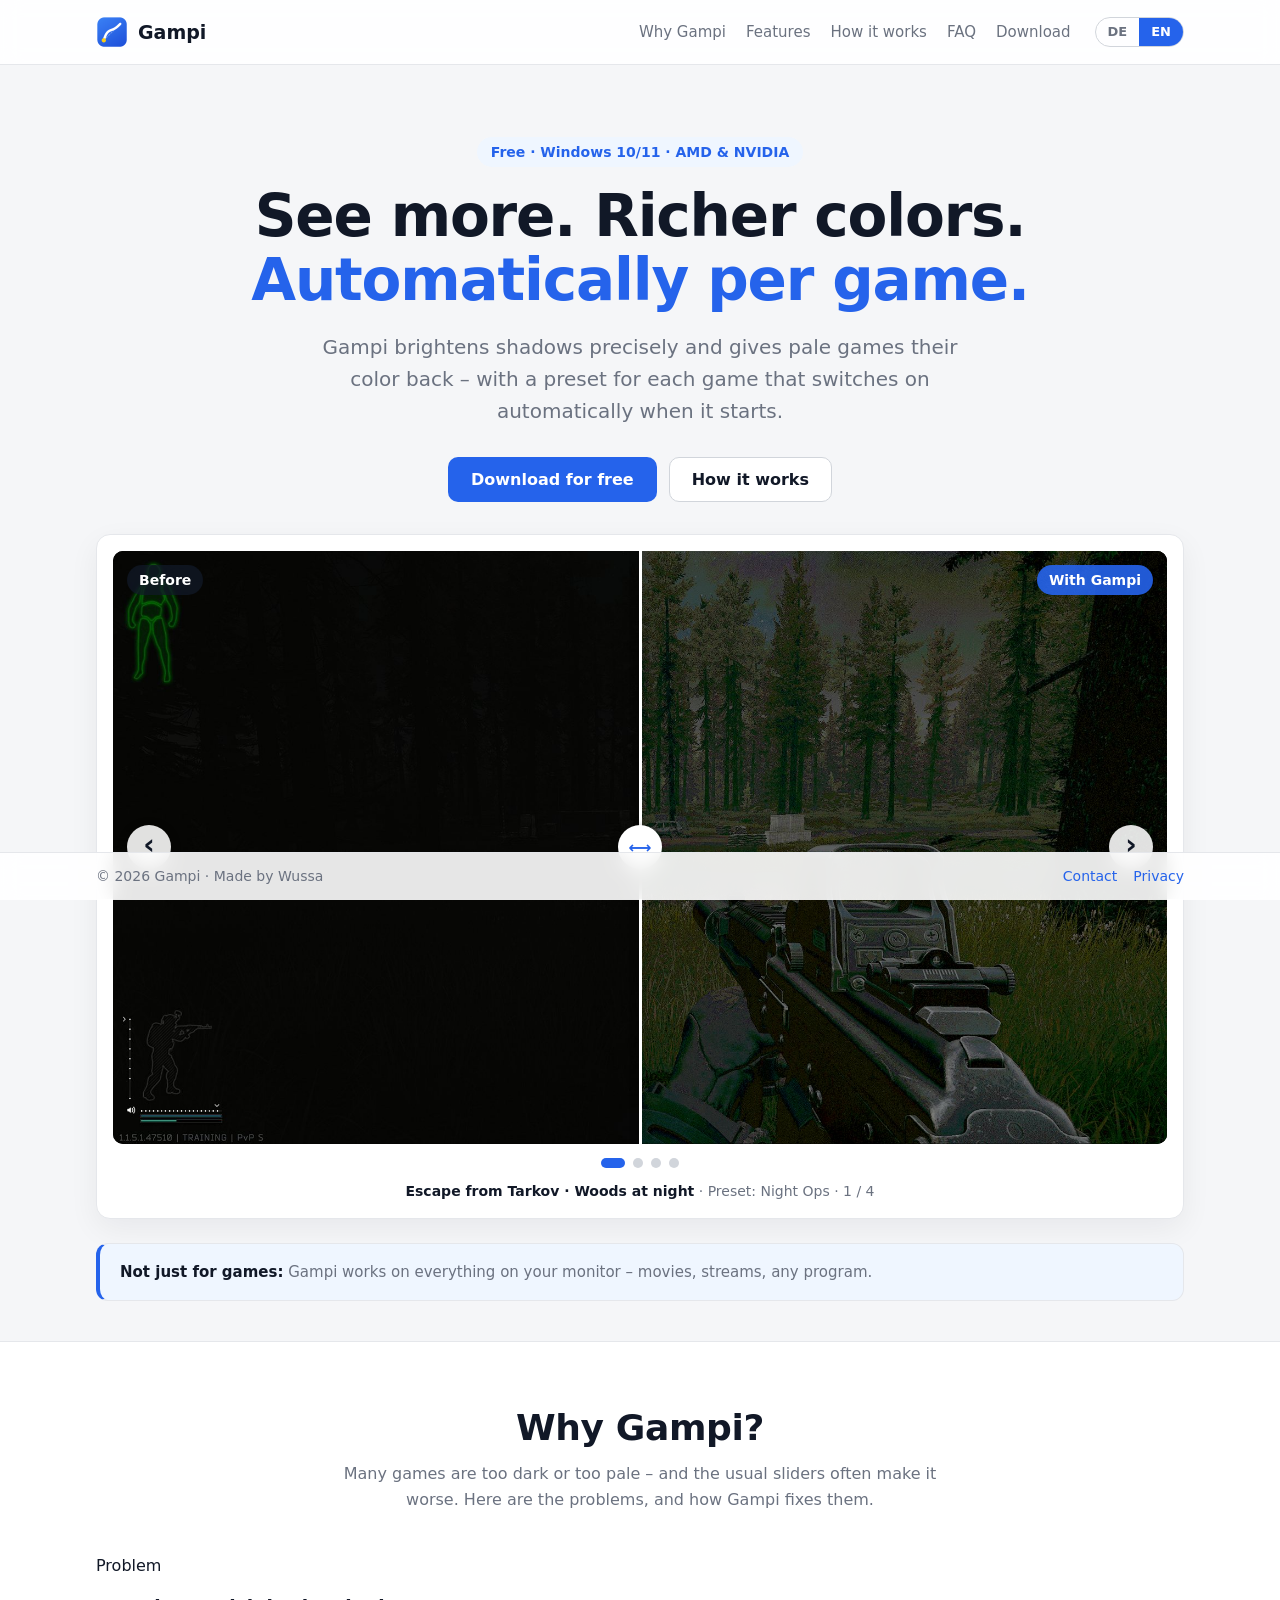
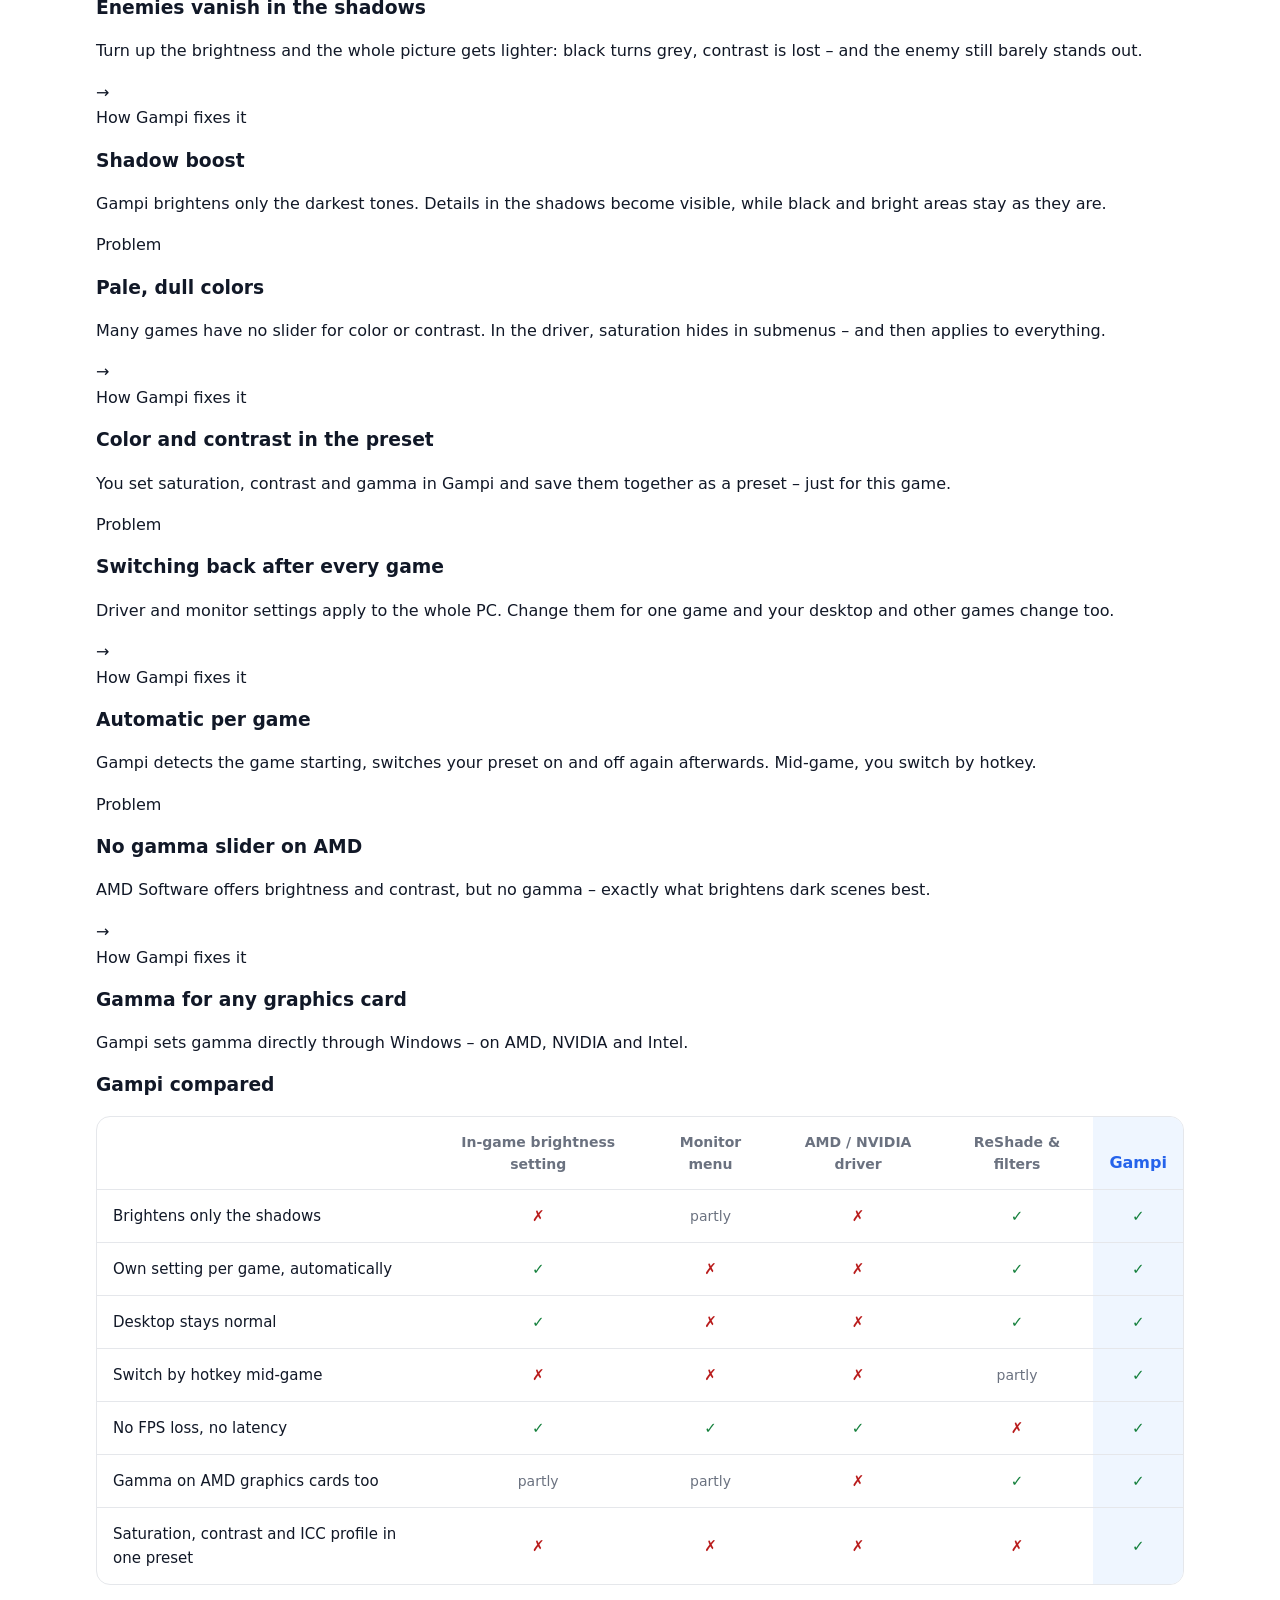
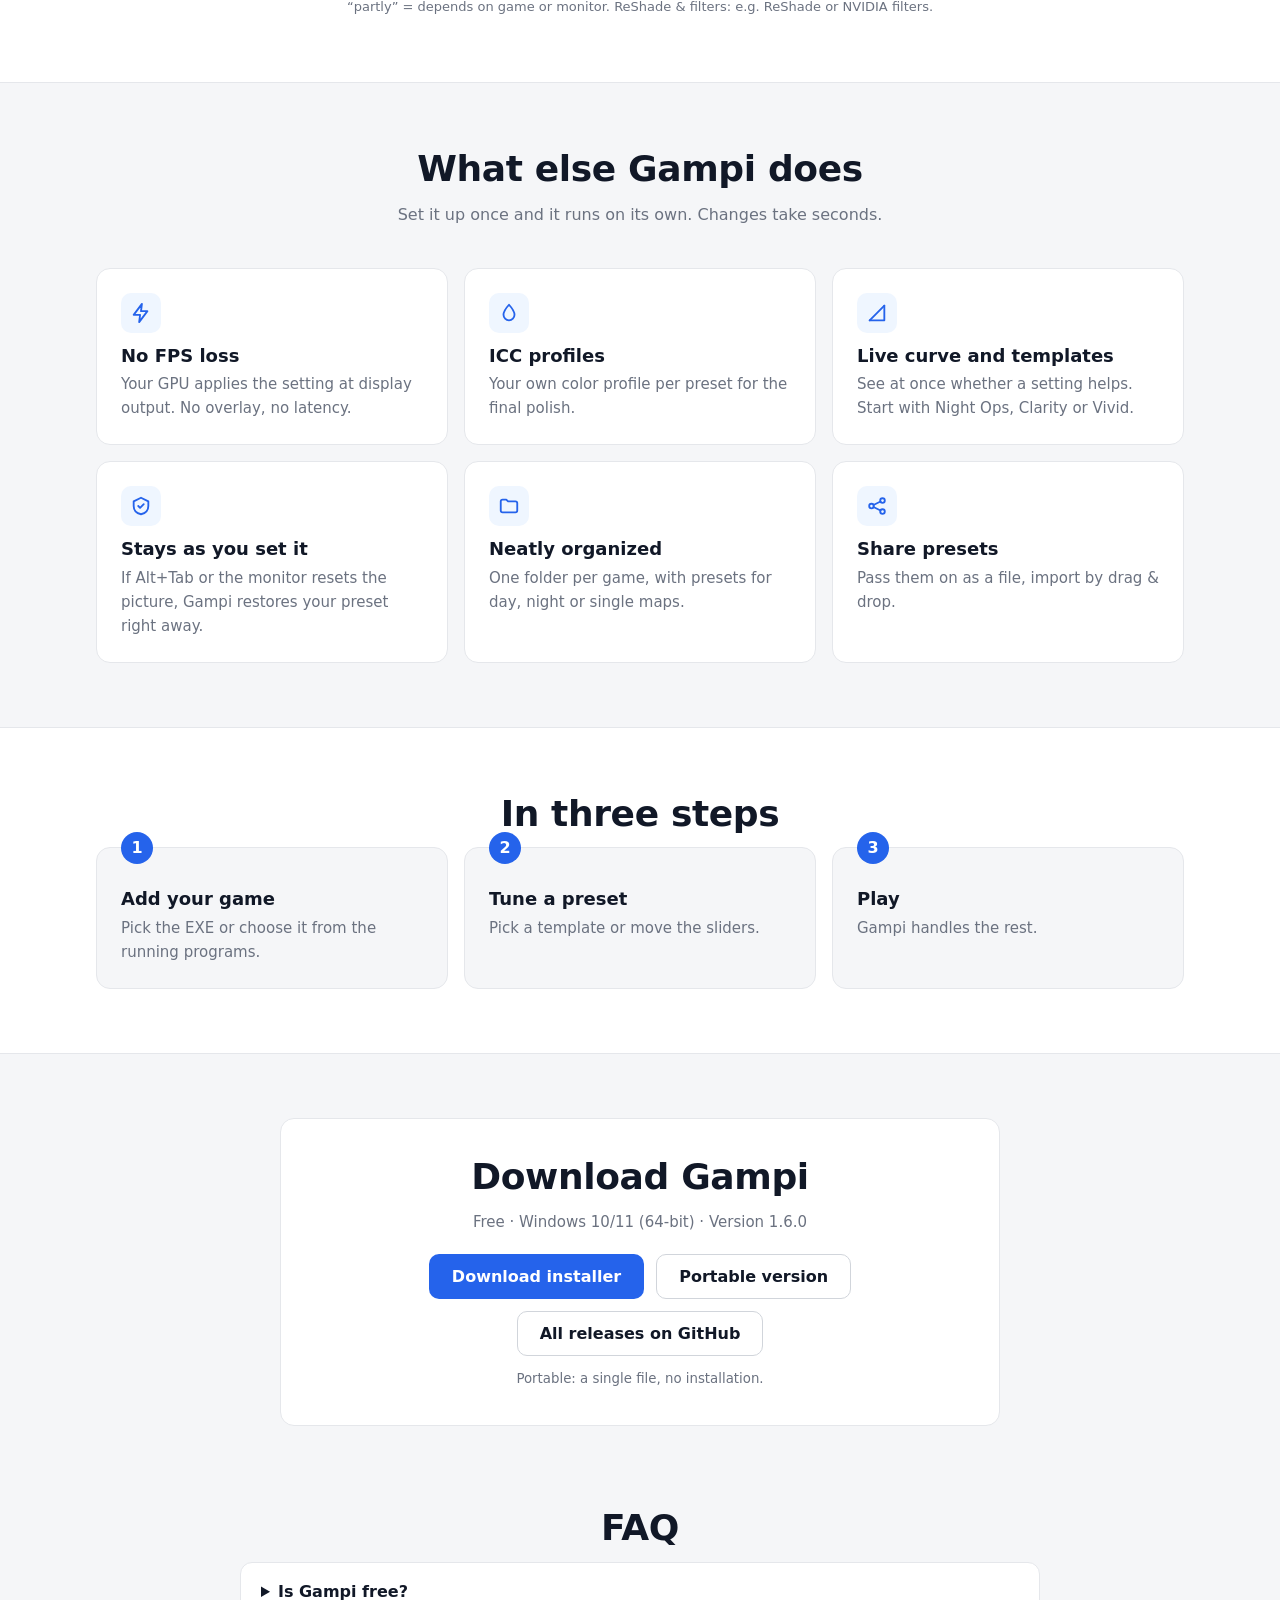
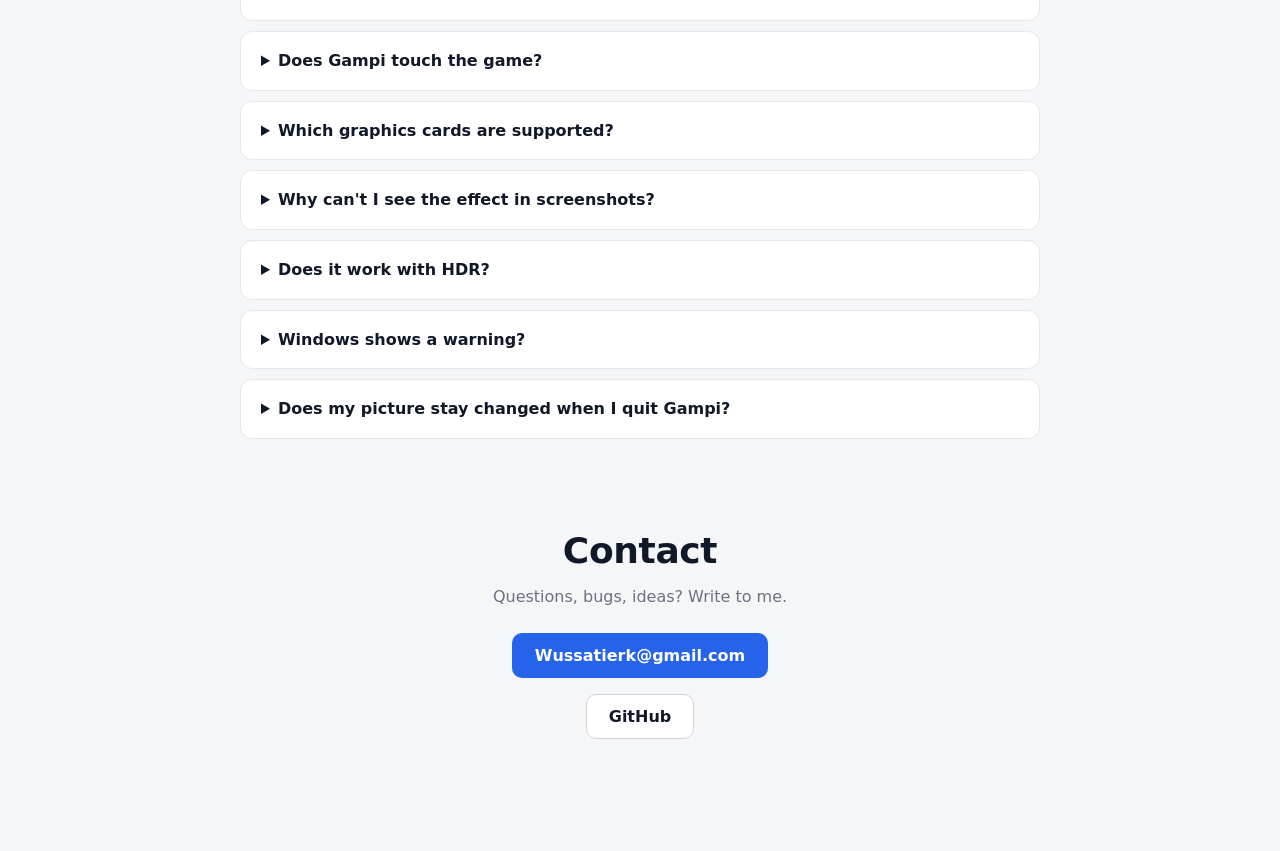
==== index.html @ 65bef6c7 "Add files via upload" ====
<!doctype html>
<html lang="de" data-lang="de">
<head>
  <meta charset="utf-8">
  <meta name="viewport" content="width=device-width, initial-scale=1">
  <title>Gampi – Mehr sehen, kräftigere Farben. Automatisch pro Spiel</title>
  <meta name="description" content="Gampi stellt Gamma, Kontrast und Farben deines Monitors für jedes Spiel ein und schaltet beim Spielstart automatisch um. Kostenlos für Windows 10/11.">
  <meta name="theme-color" content="#2563eb">
  <meta name="color-scheme" content="light">

  <!-- Social-Media-Vorschau -->
  <meta property="og:type" content="website">
  <meta property="og:site_name" content="Gampi">
  <meta property="og:title" content="Gampi – See more. Richer colors. Automatically per game.">
  <meta property="og:description" content="Gampi tunes your monitor's gamma, contrast and colors for each game and switches automatically when the game starts. Free for Windows.">
  <meta property="og:image" content="assets/img/og-image.jpg">
  <meta property="og:image:width" content="1200">
  <meta property="og:image:height" content="630">
  <meta name="twitter:card" content="summary_large_image">

  <!-- Icons -->
  <link rel="icon" href="favicon.ico" sizes="any">
  <link rel="icon" href="assets/img/icons/icon-192.png" type="image/png">
  <link rel="apple-touch-icon" href="assets/img/icons/apple-touch-icon.png">
  <link rel="manifest" href="site.webmanifest">

  <!-- Styles -->
  <link rel="stylesheet" href="assets/css/base.css">
  <link rel="stylesheet" href="assets/css/layout.css">
  <link rel="stylesheet" href="assets/css/components.css">

  <!-- Strukturierte Daten für Suchmaschinen -->
  <script type="application/ld+json">
  {
    "@context": "https://schema.org",
    "@type": "SoftwareApplication",
    "name": "Gampi",
    "alternateName": "Gamma Presets Instant",
    "operatingSystem": "Windows 10, Windows 11",
    "applicationCategory": "UtilitiesApplication",
    "description": "Per-game gamma, contrast, saturation and shadow boost presets for Windows, switching automatically when a game starts.",
    "offers": { "@type": "Offer", "price": "0", "priceCurrency": "EUR" },
    "author": { "@type": "Person", "name": "Wussa" }
  }
  </script>

  <!-- Skripte: defer = laden parallel, laufen nach dem HTML in dieser Reihenfolge -->
  <script src="assets/js/config.js" defer></script>
  <script src="assets/js/slides.js" defer></script>
  <script src="assets/js/i18n.js" defer></script>
  <script src="assets/js/gampi-filter.js" defer></script>
  <script src="assets/js/compare-slider.js" defer></script>
  <script src="assets/js/carousel.js" defer></script>
  <script src="assets/js/main.js" defer></script>
</head>
<body data-title-de="Gampi – Mehr sehen, kräftigere Farben. Automatisch pro Spiel"
      data-title-en="Gampi – See more, richer colors. Automatically per game">

<a class="skip-link" href="#main"><span lang="de">Zum Inhalt springen</span><span lang="en">Skip to content</span></a>

<header class="site-header">
  <div class="container site-header__inner">
    <a class="brand" href="#top" aria-label="Gampi">
      <img src="assets/img/icons/logo.png" alt="" width="32" height="32">Gampi
    </a>
    <nav class="site-nav" aria-label="Hauptnavigation">
      <a href="#why"><span lang="de">Warum Gampi</span><span lang="en">Why Gampi</span></a>
      <a href="#features"><span lang="de">Funktionen</span><span lang="en">Features</span></a>
      <a href="#how"><span lang="de">So geht's</span><span lang="en">How it works</span></a>
      <a href="#faq">FAQ</a>
      <a href="#download">Download</a>
    </nav>
    <div class="lang-switch" role="group" aria-label="Sprache / Language">
      <button type="button" data-set-lang="de" aria-pressed="true">DE</button>
      <button type="button" data-set-lang="en" aria-pressed="false">EN</button>
    </div>
  </div>
</header>

<main id="main">
  <span id="top"></span>

  <!-- ===== Hero: was es ist ===== -->
  <section class="hero" aria-labelledby="hero-title">
    <div class="container">
      <span class="pill"><span lang="de">Kostenlos · Windows 10/11 · AMD &amp; NVIDIA</span><span lang="en">Free · Windows 10/11 · AMD &amp; NVIDIA</span></span>
      <h1 class="hero__title" id="hero-title">
        <span lang="de">Mehr sehen. Kräftigere Farben.<br><span class="accent">Automatisch pro Spiel.</span></span>
        <span lang="en">See more. Richer colors.<br><span class="accent">Automatically per game.</span></span>
      </h1>
      <p class="hero__lead">
        <span lang="de">Gampi hellt Schatten gezielt auf und gibt blassen Spielen Farbe – mit einem eigenen Preset pro Spiel, das sich beim Start automatisch einschaltet.</span>
        <span lang="en">Gampi brightens shadows precisely and gives pale games their color back – with a preset for each game that switches on automatically when it starts.</span>
      </p>
      <div class="hero__actions">
        <a class="btn btn--primary" href="#download"><span lang="de">Kostenlos herunterladen</span><span lang="en">Download for free</span></a>
        <a class="btn btn--secondary" href="#how"><span lang="de">So funktioniert's</span><span lang="en">How it works</span></a>
      </div>

      <!-- Vorher/Nachher-Karussell – Inhalte in assets/js/slides.js -->
      <figure class="carousel" id="carousel" aria-roledescription="carousel" aria-label="Vorher/Nachher / Before/after">
        <div class="compare" role="slider" tabindex="0"
             aria-label="Vorher/Nachher-Regler / Before/after slider"
             aria-valuemin="0" aria-valuemax="100" aria-valuenow="50">
          <svg class="compare__layer" viewBox="0 0 1600 900" preserveAspectRatio="xMidYMid slice" aria-hidden="true">
            <image class="compare__before" width="1600" height="900" preserveAspectRatio="xMidYMid slice"/>
          </svg>
          <svg class="compare__layer compare__layer--after" viewBox="0 0 1600 900" preserveAspectRatio="xMidYMid slice" aria-hidden="true">
            <image class="compare__after" width="1600" height="900" preserveAspectRatio="xMidYMid slice"/>
          </svg>
          <div class="compare__divider"></div>
          <div class="compare__handle" aria-hidden="true">⟷</div>
          <span class="compare__tag compare__tag--before"><span lang="de">Vorher</span><span lang="en">Before</span></span>
          <span class="compare__tag compare__tag--after"><span lang="de">Mit Gampi</span><span lang="en">With Gampi</span></span>
          <button type="button" class="carousel__nav carousel__nav--prev" hidden aria-label="Zurück / Previous">‹</button>
          <button type="button" class="carousel__nav carousel__nav--next" hidden aria-label="Weiter / Next">›</button>
        </div>
        <div class="carousel__dots" hidden></div>
        <figcaption class="carousel__caption" aria-live="polite"></figcaption>
      </figure>

      <p class="callout">
        <span lang="de"><strong>Nicht nur für Spiele:</strong> Gampi wirkt auf alles auf deinem Monitor – Filme, Streams, jedes Programm.</span>
        <span lang="en"><strong>Not just for games:</strong> Gampi works on everything on your monitor – movies, streams, any program.</span>
      </p>
    </div>
  </section>

  <!-- ===== Warum: Problem → Lösung, Vergleich ===== -->
  <section class="section section--alt" id="why" aria-labelledby="why-title">
    <div class="container">
      <h2 class="section__title" id="why-title"><span lang="de">Warum Gampi?</span><span lang="en">Why Gampi?</span></h2>
      <p class="section__lead">
        <span lang="de">Viele Spiele sind zu dunkel oder zu blass – und die üblichen Regler machen es oft schlimmer. Das sind die Probleme, und so löst Gampi sie.</span>
        <span lang="en">Many games are too dark or too pale – and the usual sliders often make it worse. Here are the problems, and how Gampi fixes them.</span>
      </p>

      <div class="fixes">
        <div class="fix">
          <div class="fix__problem">
            <span class="fix__label"><span lang="de">Problem</span><span lang="en">Problem</span></span>
            <h3><span lang="de">Gegner verschwinden im Schatten</span><span lang="en">Enemies vanish in the shadows</span></h3>
            <p><span lang="de">Drehst du die Helligkeit hoch, wird das ganze Bild heller: Schwarz wird grau, der Kontrast geht verloren – und der Gegner hebt sich trotzdem kaum ab.</span><span lang="en">Turn up the brightness and the whole picture gets lighter: black turns grey, contrast is lost – and the enemy still barely stands out.</span></p>
          </div>
          <div class="fix__arrow" aria-hidden="true">→</div>
          <div class="fix__solution">
            <span class="fix__label"><span lang="de">So löst es Gampi</span><span lang="en">How Gampi fixes it</span></span>
            <h3><span lang="de">Schatten-Boost</span><span lang="en">Shadow boost</span></h3>
            <p><span lang="de">Gampi hellt nur die dunkelsten Töne auf. Details im Schatten werden sichtbar, Schwarz und helle Bereiche bleiben, wie sie sind.</span><span lang="en">Gampi brightens only the darkest tones. Details in the shadows become visible, while black and bright areas stay as they are.</span></p>
          </div>
        </div>

        <div class="fix">
          <div class="fix__problem">
            <span class="fix__label"><span lang="de">Problem</span><span lang="en">Problem</span></span>
            <h3><span lang="de">Blasse, flaue Farben</span><span lang="en">Pale, dull colors</span></h3>
            <p><span lang="de">Viele Spiele haben keinen Regler für Farbe oder Kontrast. Im Treiber steckt die Sättigung in Untermenüs – und gilt dann für alles.</span><span lang="en">Many games have no slider for color or contrast. In the driver, saturation hides in submenus – and then applies to everything.</span></p>
          </div>
          <div class="fix__arrow" aria-hidden="true">→</div>
          <div class="fix__solution">
            <span class="fix__label"><span lang="de">So löst es Gampi</span><span lang="en">How Gampi fixes it</span></span>
            <h3><span lang="de">Farbe und Kontrast im Preset</span><span lang="en">Color and contrast in the preset</span></h3>
            <p><span lang="de">Sättigung, Kontrast und Gamma stellst du in Gampi ein und speicherst sie zusammen als Preset – nur für dieses Spiel.</span><span lang="en">You set saturation, contrast and gamma in Gampi and save them together as a preset – just for this game.</span></p>
          </div>
        </div>

        <div class="fix">
          <div class="fix__problem">
            <span class="fix__label"><span lang="de">Problem</span><span lang="en">Problem</span></span>
            <h3><span lang="de">Nach jedem Spiel zurückstellen</span><span lang="en">Switching back after every game</span></h3>
            <p><span lang="de">Treiber- und Monitor-Einstellungen gelten für den ganzen PC. Änderst du sie für ein Spiel, sind Desktop und andere Spiele mit verstellt.</span><span lang="en">Driver and monitor settings apply to the whole PC. Change them for one game and your desktop and other games change too.</span></p>
          </div>
          <div class="fix__arrow" aria-hidden="true">→</div>
          <div class="fix__solution">
            <span class="fix__label"><span lang="de">So löst es Gampi</span><span lang="en">How Gampi fixes it</span></span>
            <h3><span lang="de">Automatisch pro Spiel</span><span lang="en">Automatic per game</span></h3>
            <p><span lang="de">Gampi erkennt den Spielstart, schaltet dein Preset ein und danach wieder aus. Mitten im Spiel wechselst du per Hotkey.</span><span lang="en">Gampi detects the game starting, switches your preset on and off again afterwards. Mid-game, you switch by hotkey.</span></p>
          </div>
        </div>

        <div class="fix">
          <div class="fix__problem">
            <span class="fix__label"><span lang="de">Problem</span><span lang="en">Problem</span></span>
            <h3><span lang="de">Kein Gamma-Regler bei AMD</span><span lang="en">No gamma slider on AMD</span></h3>
            <p><span lang="de">AMD Software bietet Helligkeit und Kontrast, aber kein Gamma – genau das, was dunkle Szenen am besten aufhellt.</span><span lang="en">AMD Software offers brightness and contrast, but no gamma – exactly what brightens dark scenes best.</span></p>
          </div>
          <div class="fix__arrow" aria-hidden="true">→</div>
          <div class="fix__solution">
            <span class="fix__label"><span lang="de">So löst es Gampi</span><span lang="en">How Gampi fixes it</span></span>
            <h3><span lang="de">Gamma für jede Grafikkarte</span><span lang="en">Gamma for any graphics card</span></h3>
            <p><span lang="de">Gampi stellt Gamma direkt über Windows ein – mit AMD, NVIDIA und Intel.</span><span lang="en">Gampi sets gamma directly through Windows – on AMD, NVIDIA and Intel.</span></p>
          </div>
        </div>
      </div>

      <h3 class="section__subtitle"><span lang="de">Gampi im Vergleich</span><span lang="en">Gampi compared</span></h3>
      <div class="versus" role="region" aria-label="Vergleich / Comparison" tabindex="0">
        <table class="versus__table">
          <thead>
            <tr>
              <td></td>
              <th scope="col"><span lang="de">Helligkeits&shy;einstellung im Spiel</span><span lang="en">In-game brightness setting</span></th>
              <th scope="col"><span lang="de">Monitor-Menü</span><span lang="en">Monitor menu</span></th>
              <th scope="col"><span lang="de">AMD- / NVIDIA-Treiber</span><span lang="en">AMD / NVIDIA driver</span></th>
              <th scope="col"><span lang="de">ReShade &amp; Filter</span><span lang="en">ReShade &amp; filters</span></th>
              <th scope="col" class="versus__gampi">Gampi</th>
            </tr>
          </thead>
          <tbody>
            <tr>
              <th scope="row"><span lang="de">Hellt nur die Schatten auf</span><span lang="en">Brightens only the shadows</span></th>
              <td class="no">✗</td>
              <td class="some"><span lang="de">teils</span><span lang="en">partly</span></td>
              <td class="no">✗</td>
              <td class="yes">✓</td>
              <td class="yes versus__gampi">✓</td>
            </tr>
            <tr>
              <th scope="row"><span lang="de">Eigene Einstellung pro Spiel, automatisch</span><span lang="en">Own setting per game, automatically</span></th>
              <td class="yes">✓</td>
              <td class="no">✗</td>
              <td class="no">✗</td>
              <td class="yes">✓</td>
              <td class="yes versus__gampi">✓</td>
            </tr>
            <tr>
              <th scope="row"><span lang="de">Desktop bleibt normal</span><span lang="en">Desktop stays normal</span></th>
              <td class="yes">✓</td>
              <td class="no">✗</td>
              <td class="no">✗</td>
              <td class="yes">✓</td>
              <td class="yes versus__gampi">✓</td>
            </tr>
            <tr>
              <th scope="row"><span lang="de">Wechsel per Hotkey mitten im Spiel</span><span lang="en">Switch by hotkey mid-game</span></th>
              <td class="no">✗</td>
              <td class="no">✗</td>
              <td class="no">✗</td>
              <td class="some"><span lang="de">teils</span><span lang="en">partly</span></td>
              <td class="yes versus__gampi">✓</td>
            </tr>
            <tr>
              <th scope="row"><span lang="de">Kein FPS-Verlust, keine Latenz</span><span lang="en">No FPS loss, no latency</span></th>
              <td class="yes">✓</td>
              <td class="yes">✓</td>
              <td class="yes">✓</td>
              <td class="no">✗</td>
              <td class="yes versus__gampi">✓</td>
            </tr>
            <tr>
              <th scope="row"><span lang="de">Gamma auch mit AMD-Grafikkarte</span><span lang="en">Gamma on AMD graphics cards too</span></th>
              <td class="some"><span lang="de">teils</span><span lang="en">partly</span></td>
              <td class="some"><span lang="de">teils</span><span lang="en">partly</span></td>
              <td class="no">✗</td>
              <td class="yes">✓</td>
              <td class="yes versus__gampi">✓</td>
            </tr>
            <tr>
              <th scope="row"><span lang="de">Sättigung, Kontrast und ICC-Profil in einem Preset</span><span lang="en">Saturation, contrast and ICC profile in one preset</span></th>
              <td class="no">✗</td>
              <td class="no">✗</td>
              <td class="no">✗</td>
              <td class="no">✗</td>
              <td class="yes versus__gampi">✓</td>
            </tr>
          </tbody>
        </table>
      </div>
      <p class="versus__footnote">
        <span lang="de">„teils“ = je nach Spiel oder Monitor. ReShade &amp; Filter: z. B. ReShade oder NVIDIA-Filter.</span>
        <span lang="en">“partly” = depends on game or monitor. ReShade &amp; filters: e.g. ReShade or NVIDIA filters.</span>
      </p>
    </div>
  </section>

  <!-- ===== Funktionen (was nicht schon oben steht) ===== -->
  <section class="section" id="features" aria-labelledby="features-title">
    <div class="container">
      <h2 class="section__title" id="features-title"><span lang="de">Was Gampi noch kann</span><span lang="en">What else Gampi does</span></h2>
      <p class="section__lead">
        <span lang="de">Einmal einstellen, danach läuft alles von allein. Änderungen dauern Sekunden.</span>
        <span lang="en">Set it up once and it runs on its own. Changes take seconds.</span>
      </p>
      <div class="grid">
        <article class="card">
          <div class="card__icon" aria-hidden="true"><svg viewBox="0 0 24 24" fill="none" stroke="currentColor" stroke-width="2" stroke-linecap="round" stroke-linejoin="round"><path d="M13 2 4 14h7l-1 8 9-12h-7z"/></svg></div>
          <h3><span lang="de">Kein FPS-Verlust</span><span lang="en">No FPS loss</span></h3>
          <p><span lang="de">Die Grafikkarte wendet die Einstellung bei der Ausgabe an. Kein Overlay, keine Latenz.</span><span lang="en">Your GPU applies the setting at display output. No overlay, no latency.</span></p>
        </article>
        <article class="card">
          <div class="card__icon" aria-hidden="true"><svg viewBox="0 0 24 24" fill="none" stroke="currentColor" stroke-width="2" stroke-linecap="round" stroke-linejoin="round"><path d="M12 3s6 6.5 6 11a6 6 0 0 1-12 0c0-4.5 6-11 6-11z"/></svg></div>
          <h3><span lang="de">ICC-Profile</span><span lang="en">ICC profiles</span></h3>
          <p><span lang="de">Ein eigenes Farbprofil pro Preset für den letzten Feinschliff.</span><span lang="en">Your own color profile per preset for the final polish.</span></p>
        </article>
        <article class="card">
          <div class="card__icon" aria-hidden="true"><svg viewBox="0 0 24 24" fill="none" stroke="currentColor" stroke-width="2" stroke-linecap="round" stroke-linejoin="round"><path d="M4 20 20 4"/><path d="M4 20h16V4"/></svg></div>
          <h3><span lang="de">Live-Kurve und Vorlagen</span><span lang="en">Live curve and templates</span></h3>
          <p><span lang="de">Du siehst sofort, ob eine Einstellung hilft. Start mit Night Ops, Clarity oder Vivid.</span><span lang="en">See at once whether a setting helps. Start with Night Ops, Clarity or Vivid.</span></p>
        </article>
        <article class="card">
          <div class="card__icon" aria-hidden="true"><svg viewBox="0 0 24 24" fill="none" stroke="currentColor" stroke-width="2" stroke-linecap="round" stroke-linejoin="round"><path d="M12 3l8 4v5c0 5-3.5 8-8 9-4.5-1-8-4-8-9V7z"/><path d="M9 12l2 2 4-4"/></svg></div>
          <h3><span lang="de">Bleibt, wie eingestellt</span><span lang="en">Stays as you set it</span></h3>
          <p><span lang="de">Setzen Alt+Tab oder der Monitor das Bild zurück, stellt Gampi dein Preset sofort wieder her.</span><span lang="en">If Alt+Tab or the monitor resets the picture, Gampi restores your preset right away.</span></p>
        </article>
        <article class="card">
          <div class="card__icon" aria-hidden="true"><svg viewBox="0 0 24 24" fill="none" stroke="currentColor" stroke-width="2" stroke-linecap="round" stroke-linejoin="round"><path d="M3 7a2 2 0 0 1 2-2h4l2 2h8a2 2 0 0 1 2 2v8a2 2 0 0 1-2 2H5a2 2 0 0 1-2-2z"/></svg></div>
          <h3><span lang="de">Übersichtlich sortiert</span><span lang="en">Neatly organized</span></h3>
          <p><span lang="de">Ein Ordner pro Spiel, darin Presets für Tag, Nacht oder einzelne Karten.</span><span lang="en">One folder per game, with presets for day, night or single maps.</span></p>
        </article>
        <article class="card">
          <div class="card__icon" aria-hidden="true"><svg viewBox="0 0 24 24" fill="none" stroke="currentColor" stroke-width="2" stroke-linecap="round" stroke-linejoin="round"><circle cx="6" cy="12" r="2.5"/><circle cx="18" cy="6" r="2.5"/><circle cx="18" cy="18" r="2.5"/><path d="M8.2 10.9 15.8 7.1M8.2 13.1l7.6 3.8"/></svg></div>
          <h3><span lang="de">Presets teilen</span><span lang="en">Share presets</span></h3>
          <p><span lang="de">Als Datei weitergeben, per Drag &amp; Drop importieren.</span><span lang="en">Pass them on as a file, import by drag &amp; drop.</span></p>
        </article>
      </div>
    </div>
  </section>

  <!-- ===== So geht's ===== -->
  <section class="section section--alt" id="how" aria-labelledby="how-title">
    <div class="container">
      <h2 class="section__title" id="how-title"><span lang="de">In drei Schritten</span><span lang="en">In three steps</span></h2>
      <ol class="grid steps" role="list">
        <li class="card card--muted">
          <h3><span lang="de">Spiel anlegen</span><span lang="en">Add your game</span></h3>
          <p><span lang="de">EXE wählen oder aus den laufenden Programmen auswählen.</span><span lang="en">Pick the EXE or choose it from the running programs.</span></p>
        </li>
        <li class="card card--muted">
          <h3><span lang="de">Preset einstellen</span><span lang="en">Tune a preset</span></h3>
          <p><span lang="de">Vorlage wählen oder Regler verschieben.</span><span lang="en">Pick a template or move the sliders.</span></p>
        </li>
        <li class="card card--muted">
          <h3><span lang="de">Spielen</span><span lang="en">Play</span></h3>
          <p><span lang="de">Den Rest erledigt Gampi.</span><span lang="en">Gampi handles the rest.</span></p>
        </li>
      </ol>
    </div>
  </section>

  <!-- ===== Download ===== -->
  <section class="section download" id="download" aria-labelledby="download-title">
    <div class="container">
      <div class="card">
        <h2 class="section__title" id="download-title"><span lang="de">Gampi herunterladen</span><span lang="en">Download Gampi</span></h2>
        <p class="download__meta">
          <span lang="de">Kostenlos · Windows 10/11 (64 Bit) · Version <span data-version></span></span>
          <span lang="en">Free · Windows 10/11 (64-bit) · Version <span data-version></span></span>
        </p>
        <div class="download__actions">
          <a class="btn btn--primary" href="https://github.com/Wussatier/gampi/releases/latest/download/Gampi-Setup.exe" rel="noopener"><span lang="de">Installer herunterladen</span><span lang="en">Download installer</span></a>
          <a class="btn btn--secondary" href="https://github.com/Wussatier/gampi/releases/latest/download/Gampi-portable.exe" rel="noopener"><span lang="de">Portable Version</span><span lang="en">Portable version</span></a>
          <a class="btn btn--secondary" href="https://github.com/Wussatier/gampi/releases" rel="noopener"><span lang="de">Alle Versionen auf GitHub</span><span lang="en">All releases on GitHub</span></a>
        </div>
        <small><span lang="de">Portable: eine einzelne Datei, ohne Installation.</span><span lang="en">Portable: a single file, no installation.</span></small>
      </div>
    </div>
  </section>

  <!-- ===== FAQ ===== -->
  <section class="section section--tight faq" id="faq" aria-labelledby="faq-title">
    <div class="container">
      <h2 class="section__title" id="faq-title">FAQ</h2>
      <details>
        <summary><span lang="de">Ist Gampi kostenlos?</span><span lang="en">Is Gampi free?</span></summary>
        <p><span lang="de">Ja. Kein Konto, keine Werbung, keine Datensammlung.</span><span lang="en">Yes. No account, no ads, no data collection.</span></p>
      </details>
      <details>
        <summary><span lang="de">Greift Gampi ins Spiel ein?</span><span lang="en">Does Gampi touch the game?</span></summary>
        <p><span lang="de">Nein. Gampi nutzt nur Windows- und Treiberfunktionen: kein Code im Spiel, kein Zugriff auf Spielspeicher, kein Overlay.</span><span lang="en">No. Gampi only uses Windows and driver functions: no code in the game, no access to game memory, no overlay.</span></p>
      </details>
      <details>
        <summary><span lang="de">Welche Grafikkarten werden unterstützt?</span><span lang="en">Which graphics cards are supported?</span></summary>
        <p><span lang="de">Alle. Nur die Sättigung braucht eine AMD- oder NVIDIA-Karte.</span><span lang="en">All of them. Only saturation needs an AMD or NVIDIA card.</span></p>
      </details>
      <details>
        <summary><span lang="de">Warum sehe ich den Effekt nicht auf Screenshots?</span><span lang="en">Why can't I see the effect in screenshots?</span></summary>
        <p><span lang="de">Die Grafikkarte wendet ihn erst bei der Ausgabe an den Monitor an. Für Bilder und Videos erstellt Gampi Vorher/Nachher-Bilder und eine LUT für OBS.</span><span lang="en">The GPU applies it only when sending the picture to the monitor. For images and videos, Gampi creates before/after images and a LUT for OBS.</span></p>
      </details>
      <details>
        <summary><span lang="de">Funktioniert das mit HDR?</span><span lang="en">Does it work with HDR?</span></summary>
        <p><span lang="de">Teilweise: Unter HDR ignoriert Windows die Gamma-Kurve, die Sättigung funktioniert weiterhin.</span><span lang="en">Partly: with HDR on, Windows ignores the gamma curve; saturation still works.</span></p>
      </details>
      <details>
        <summary><span lang="de">Windows warnt beim Start?</span><span lang="en">Windows shows a warning?</span></summary>
        <p><span lang="de">Normal bei neuen Programmen: „Weitere Informationen“ → „Trotzdem ausführen“.</span><span lang="en">Normal for new programs: “More info” → “Run anyway”.</span></p>
      </details>
      <details>
        <summary><span lang="de">Bleibt mein Bild verstellt, wenn ich Gampi beende?</span><span lang="en">Does my picture stay changed when I quit Gampi?</span></summary>
        <p><span lang="de">Nein. Beim Beenden setzt Gampi alles auf Standard zurück.</span><span lang="en">No. When you quit, Gampi resets everything to default.</span></p>
      </details>
    </div>
  </section>

  <!-- ===== Kontakt ===== -->
  <section class="section section--tight contact" id="contact" aria-labelledby="contact-title">
    <div class="container">
      <h2 class="section__title" id="contact-title"><span lang="de">Kontakt</span><span lang="en">Contact</span></h2>
      <p class="section__lead">
        <span lang="de">Fragen, Fehler, Ideen? Schreib mir.</span>
        <span lang="en">Questions, bugs, ideas? Write to me.</span>
      </p>
      <p class="contact__mail"><a class="btn btn--primary" href="mailto:Wussatierk@gmail.com">Wussatierk@gmail.com</a></p>
      <!-- Adressen stehen in assets/js/config.js; Einträge ohne Adresse bleiben ausgeblendet -->
      <div class="contact__socials">
        <a class="btn btn--secondary" data-social="instagram" rel="noopener me" hidden>Instagram</a>
        <a class="btn btn--secondary" data-social="tiktok" rel="noopener me" hidden>TikTok</a>
        <a class="btn btn--secondary" data-social="youtube" rel="noopener me" hidden>YouTube</a>
        <a class="btn btn--secondary" data-social="github" rel="noopener me" hidden>GitHub</a>
      </div>
    </div>
  </section>
</main>

<footer class="site-footer">
  <div class="container site-footer__inner">
    <span>© <span data-year></span> Gampi · Made by Wussa</span>
    <span class="site-footer__spacer"></span>
    <a href="#contact"><span lang="de">Kontakt</span><span lang="en">Contact</span></a>
    <a href="datenschutz.html"><span lang="de">Datenschutz</span><span lang="en">Privacy</span></a>
  </div>
</footer>

<!-- Container für die Gampi-Filter, die gampi-filter.js zur Laufzeit anlegt -->
<svg id="gampi-filters" width="0" height="0" aria-hidden="true" focusable="false" class="visually-hidden"><defs></defs></svg>

</body>
</html>
---- assets/css/base.css ----
/* ==========================================================================
   Gampi – Grundlagen
   Design-Tokens, Reset, Typografie, Barrierefreiheit, Zweisprachigkeit.
   ========================================================================== */

:root {
  /* Farben (identisch zur App) */
  --color-bg: #f5f6f8;
  --color-surface: #ffffff;
  --color-border: #e5e7eb;
  --color-border-strong: #d1d5db;
  --color-text: #111827;
  --color-muted: #6b7280;
  --color-accent: #2563eb;
  --color-accent-hover: #1d4ed8;
  --color-accent-soft: #eff6ff;
  --color-hover: #f3f4f6;
  --color-warn-bg: #fffbeb;
  --color-warn-edge: #fde68a;
  --color-warn-ink: #92400e;

  /* Form & Abstände */
  --radius-sm: 10px;
  --radius: 14px;
  --radius-pill: 999px;
  --shadow-card: 0 10px 30px rgba(17, 24, 39, .06);
  --content-width: 1120px;
  --gutter: 16px;
  --section-space: 64px;
  --header-height: 64px;

  /* Schrift: Systemschriften – keine externen Fonts (Datenschutz, Tempo) */
  --font: "Segoe UI", system-ui, -apple-system, "Helvetica Neue", Arial, sans-serif;
}

*, *::before, *::after { box-sizing: border-box; }

html {
  -webkit-text-size-adjust: 100%;
  scroll-padding-top: calc(var(--header-height) + 16px);
}

@media (prefers-reduced-motion: no-preference) {
  html { scroll-behavior: smooth; }
}

body {
  margin: 0;
  background: var(--color-bg);
  color: var(--color-text);
  font: 16px/1.6 var(--font);
  text-rendering: optimizeLegibility;
}

img, svg { display: block; max-width: 100%; }
h1, h2, h3 { line-height: 1.2; }

a { color: var(--color-accent); text-decoration: none; }
a:hover { text-decoration: underline; }

button { font: inherit; }

/* Sichtbarer Fokus nur bei Tastaturbedienung */
:focus-visible {
  outline: 3px solid color-mix(in srgb, var(--color-accent) 55%, transparent);
  outline-offset: 2px;
}

/* Zweisprachigkeit: Texte stehen als <span lang="de"> / <span lang="en"> im
   HTML, sichtbar ist nur die aktive Sprache (gesetzt von i18n.js). */
html[data-lang="de"] [lang="en"],
html[data-lang="en"] [lang="de"] { display: none !important; }

/* Nur für Screenreader */
.visually-hidden {
  position: absolute !important;
  width: 1px; height: 1px;
  margin: -1px; padding: 0;
  overflow: hidden; clip: rect(0 0 0 0);
  white-space: nowrap; border: 0;
}

/* "Zum Inhalt springen" – erscheint erst beim Tabben */
.skip-link {
  position: absolute; left: 16px; top: -48px; z-index: 100;
  padding: 8px 14px; border-radius: var(--radius-sm);
  background: var(--color-accent); color: #fff; font-weight: 600;
}
.skip-link:focus { top: 12px; text-decoration: none; }

[hidden] { display: none !important; }
---- assets/css/layout.css ----
/* ==========================================================================
   Gampi – Seitenaufbau
   Container, Kopf- und Fußzeile, Abschnitte, Raster, Hero, Rechtsseiten.
   ========================================================================== */

.container {
  max-width: var(--content-width);
  margin: 0 auto;
  padding: 0 var(--gutter);
}

/* ---- Kopfzeile ---------------------------------------------------------- */
.site-header {
  position: sticky; top: 0; z-index: 10;
  background: rgba(255, 255, 255, .9);
  backdrop-filter: blur(10px);
  border-bottom: 1px solid var(--color-border);
}
.site-header__inner {
  display: flex; align-items: center; gap: 24px;
  height: var(--header-height);
}

.brand {
  display: flex; align-items: center; gap: 10px;
  font-weight: 600; font-size: 19px; color: var(--color-text);
}
.brand:hover { text-decoration: none; }
.brand img { width: 32px; height: 32px; }

.site-nav { display: flex; gap: 20px; margin-left: auto; font-size: 15px; }
.site-nav a { color: var(--color-muted); }
.site-nav a:hover { color: var(--color-text); text-decoration: none; }

/* ---- Abschnitte --------------------------------------------------------- */
.section { padding: var(--section-space) 0; }
.section--tight { padding-top: 16px; }
.section--alt {
  background: var(--color-surface);
  border-top: 1px solid var(--color-border);
  border-bottom: 1px solid var(--color-border);
}

.section__title {
  font-size: clamp(26px, 4vw, 36px);
  margin: 0 0 12px; text-align: center; letter-spacing: -0.01em;
}
.section__lead {
  text-align: center; color: var(--color-muted);
  max-width: 640px; margin: 0 auto 40px;
}

.grid {
  display: grid; gap: 16px;
  grid-template-columns: repeat(auto-fit, minmax(280px, 1fr));
}
.grid--wide { grid-template-columns: repeat(auto-fit, minmax(300px, 1fr)); }
.grid--2 { grid-template-columns: repeat(2, minmax(0, 1fr)); }
@media (max-width: 720px) { .grid--2 { grid-template-columns: 1fr; } }

/* ---- Hero --------------------------------------------------------------- */
.hero { padding: 72px 0 40px; text-align: center; }
.hero__title {
  font-size: clamp(34px, 6vw, 58px); line-height: 1.1;
  margin: 0 0 18px; letter-spacing: -0.02em;
}
.hero__title .accent { color: var(--color-accent); }
.hero__lead {
  font-size: clamp(17px, 2.2vw, 20px); color: var(--color-muted);
  max-width: 680px; margin: 0 auto 30px;
}
.hero__actions { display: flex; gap: 12px; justify-content: center; flex-wrap: wrap; }

/* ---- Fußzeile ----------------------------------------------------------- */
/* Bleibt beim Scrollen am unteren Fensterrand sichtbar (Gegenstück zur Kopfzeile) */
.site-footer {
  position: sticky; bottom: 0; z-index: 10;
  border-top: 1px solid var(--color-border);
  background: rgba(255, 255, 255, .9);
  backdrop-filter: blur(10px);
  padding: 12px 0; font-size: 14px; color: var(--color-muted);
}
.site-footer__inner { display: flex; gap: 16px; flex-wrap: wrap; align-items: center; }
.site-footer__spacer { flex: 1; }

/* ---- Einfache Textseiten (Datenschutz, 404) ----------------------------- */
.page { padding: 40px 0 64px; }
.page__card {
  max-width: 760px; margin: 0 auto;
  background: var(--color-surface); border: 1px solid var(--color-border);
  border-radius: var(--radius); padding: 28px;
}
.page__card h1 { margin: 0 0 20px; font-size: 30px; }
.page__card h2 { font-size: 18px; margin: 26px 0 6px; }
.page__meta { color: var(--color-muted); font-size: 14px; margin-top: 28px; }
.page--center { text-align: center; }

/* ---- Kleine Bildschirme ------------------------------------------------- */
@media (max-width: 720px) {
  :root { --section-space: 48px; }
  .site-nav { display: none; }
  .lang-switch { margin-left: auto; }
  .hero { padding-top: 48px; }
  .site-footer { font-size: 13px; }
  .site-footer__inner { gap: 10px; }
}
---- assets/css/components.css ----
/* ==========================================================================
   Gampi – Bausteine
   Buttons, Karten, Sprachumschalter, Vorher/Nachher-Vergleich, Karussell,
   FAQ, Hinweise.
   ========================================================================== */

/* ---- Buttons ------------------------------------------------------------ */
.btn {
  display: inline-flex; align-items: center; gap: 8px;
  padding: 12px 22px; border-radius: var(--radius-sm);
  font: 600 16px var(--font); border: 1px solid transparent; cursor: pointer;
}
.btn:hover { text-decoration: none; }
.btn--primary { background: var(--color-accent); color: #fff; }
.btn--primary:hover { background: var(--color-accent-hover); }
.btn--secondary { background: var(--color-surface); color: var(--color-text); border-color: var(--color-border-strong); }
.btn--secondary:hover { background: var(--color-hover); }

.pill {
  display: inline-block; padding: 4px 14px; border-radius: var(--radius-pill);
  background: var(--color-accent-soft); color: var(--color-accent);
  font-size: 14px; font-weight: 600; margin-bottom: 18px;
}

/* ---- Sprachumschalter --------------------------------------------------- */
.lang-switch {
  display: flex; border: 1px solid var(--color-border-strong);
  border-radius: var(--radius-pill); overflow: hidden;
}
.lang-switch button {
  border: 0; background: transparent; padding: 4px 12px;
  font-size: 13px; font-weight: 600; color: var(--color-muted); cursor: pointer;
}
.lang-switch button[aria-pressed="true"] { background: var(--color-accent); color: #fff; }

/* ---- Karten ------------------------------------------------------------- */
.card {
  background: var(--color-surface); border: 1px solid var(--color-border);
  border-radius: var(--radius); padding: 24px;
}
.card h3 { margin: 12px 0 6px; font-size: 18px; }
.card p { margin: 0; color: var(--color-muted); font-size: 15px; }
.card--muted { background: var(--color-bg); }
.card ul { margin: 8px 0 0; padding-left: 20px; color: var(--color-muted); font-size: 15px; }
.card li { margin: 4px 0; }

.card__icon {
  width: 40px; height: 40px; border-radius: var(--radius-sm);
  background: var(--color-accent-soft); color: var(--color-accent);
  display: grid; place-items: center;
}
.card__icon svg { width: 22px; height: 22px; }
.card__icon--problem { background: var(--color-warn-bg); color: var(--color-warn-ink); }

/* Lösungskarte am Ende des Problem-Abschnitts */
.card--solution { background: var(--color-accent-soft); border: 2px solid var(--color-accent); }
.card--solution .card__icon { background: var(--color-accent); color: #fff; }
.card--solution ul { list-style: none; padding-left: 0; color: var(--color-text); }
.card--solution li { position: relative; padding-left: 24px; margin: 6px 0; }
.card--solution li::before {
  content: "✓"; position: absolute; left: 0; top: 0;
  color: var(--color-accent); font-weight: 700;
}

/* Nummerierte Schritte */
.steps { counter-reset: step; list-style: none; margin: 0; padding: 0; }
.steps .card { position: relative; padding-top: 28px; }
.steps .card::before {
  counter-increment: step; content: counter(step);
  position: absolute; top: -16px; left: 24px;
  width: 32px; height: 32px; border-radius: 50%;
  background: var(--color-accent); color: #fff; font-weight: 700;
  display: grid; place-items: center;
}

/* ---- Hinweis ------------------------------------------------------------ */
.callout {
  background: var(--color-accent-soft); border: 1px solid var(--color-border);
  border-left: 4px solid var(--color-accent); border-radius: 12px;
  padding: 16px 20px; margin: 24px 0 0; font-size: 15px; color: var(--color-muted);
  text-align: left;
}
.callout strong { color: var(--color-text); }

/* ---- Vorher/Nachher-Karussell ------------------------------------------- */
.carousel {
  margin: 32px 0 0; padding: 16px;
  background: var(--color-surface); border: 1px solid var(--color-border);
  border-radius: var(--radius); box-shadow: var(--shadow-card);
}

.compare {
  position: relative; aspect-ratio: 16 / 9; overflow: hidden;
  border-radius: var(--radius-sm); background: #000;
  user-select: none; touch-action: pan-y; cursor: ew-resize;
}
.compare__layer { position: absolute; inset: 0; width: 100%; height: 100%; }
.compare__layer--after { clip-path: inset(0 0 0 50%); }
.compare__divider {
  position: absolute; top: 0; bottom: 0; left: 50%;
  width: 3px; margin-left: -1.5px;
  background: #fff; box-shadow: 0 0 8px rgba(0, 0, 0, .5); pointer-events: none;
}
.compare__handle {
  position: absolute; top: 50%; left: 50%;
  width: 44px; height: 44px; margin: -22px 0 0 -22px; border-radius: 50%;
  background: #fff; box-shadow: 0 2px 10px rgba(0, 0, 0, .35);
  display: grid; place-items: center; pointer-events: none;
  color: var(--color-accent); font-weight: 700;
}
.compare:focus-visible .compare__handle { outline: 3px solid var(--color-accent); outline-offset: 2px; }
.compare__tag {
  position: absolute; top: 14px; padding: 4px 12px; border-radius: var(--radius-pill);
  font-size: 14px; font-weight: 600; color: #fff; pointer-events: none;
}
.compare__tag--before { left: 14px; background: rgba(17, 24, 39, .75); }
.compare__tag--after { right: 14px; background: rgba(37, 99, 235, .9); }

.carousel__nav {
  position: absolute; top: 50%; width: 44px; height: 44px; margin-top: -22px;
  border: 0; border-radius: 50%; padding: 0 0 4px;
  background: rgba(255, 255, 255, .88); color: var(--color-text);
  font-size: 28px; line-height: 1; font-weight: 600; cursor: pointer;
  box-shadow: 0 2px 10px rgba(0, 0, 0, .35);
  display: grid; place-items: center;
}
.carousel__nav:hover { background: #fff; }
.carousel__nav--prev { left: 14px; }
.carousel__nav--next { right: 14px; }

.carousel__dots { display: flex; gap: 8px; justify-content: center; margin-top: 14px; }
.carousel__dots button {
  width: 10px; height: 10px; padding: 0; border: 0; border-radius: 50%;
  background: var(--color-border-strong); cursor: pointer;
}
.carousel__dots button[aria-current="true"] {
  width: 24px; border-radius: var(--radius-pill); background: var(--color-accent);
}

.carousel__caption { font-size: 14px; color: var(--color-muted); margin: 12px 4px 0; text-align: center; }
.carousel__caption strong { color: var(--color-text); font-weight: 600; }

/* ---- Download ----------------------------------------------------------- */
.download { text-align: center; }
.download .card { max-width: 720px; margin: 0 auto; padding: 36px 24px; }
.download__meta { color: var(--color-muted); margin: 0; }
.download__actions { display: flex; gap: 12px; justify-content: center; flex-wrap: wrap; margin: 20px 0 12px; }
.download small { color: var(--color-muted); display: block; }

/* ---- Kontakt ------------------------------------------------------------ */
.contact { text-align: center; }
.contact .section__lead { margin-bottom: 24px; }
.contact__mail { margin: 0 0 16px; }
.contact__socials { display: flex; gap: 12px; justify-content: center; flex-wrap: wrap; }

/* ---- FAQ ---------------------------------------------------------------- */
.faq details {
  background: var(--color-surface); border: 1px solid var(--color-border);
  border-radius: 12px; padding: 16px 20px; margin: 0 auto 10px; max-width: 800px;
}
.faq summary { cursor: pointer; font-weight: 600; }
.faq details p { color: var(--color-muted); margin: 10px 0 0; font-size: 15px; }

/* ---- Kernaussagen in Zahlen (unter dem Hero) ----------------------------- */
.stats {
  list-style: none; margin: 28px 0 0; padding: 0;
  display: grid; gap: 12px;
  grid-template-columns: repeat(auto-fit, minmax(170px, 1fr));
}
.stats__item {
  background: var(--color-surface); border: 1px solid var(--color-border);
  border-radius: var(--radius); padding: 18px 12px;
}
.stats__value { display: block; font-size: 30px; line-height: 1.1; color: var(--color-accent); }
.stats__label { display: block; margin-top: 4px; font-size: 14px; color: var(--color-muted); }

/* ---- Zweispaltiger Abschnitt: Text links, Grafik rechts ------------------ */
.split {
  display: grid; gap: 32px; align-items: center;
  grid-template-columns: minmax(0, 1.1fr) minmax(0, 1fr);
}
@media (max-width: 860px) { .split { grid-template-columns: 1fr; } }

.checklist { list-style: none; margin: 0; padding: 0; display: grid; gap: 18px; }
.checklist li {
  position: relative; padding-left: 34px;
  color: var(--color-muted); font-size: 15px;
}
.checklist li::before {
  content: "✓"; position: absolute; left: 0; top: 1px;
  width: 22px; height: 22px; border-radius: 50%;
  background: var(--color-accent-soft); color: var(--color-accent);
  font-size: 13px; font-weight: 700; display: grid; place-items: center;
}
.checklist strong { display: block; color: var(--color-text); font-size: 16px; margin-bottom: 2px; }

.curve-figure {
  margin: 0; padding: 16px;
  background: var(--color-bg); border: 1px solid var(--color-border); border-radius: var(--radius);
}
.curve-figure svg { width: 100%; height: auto; font-family: var(--font); }
.curve-figure__note { font-size: 13px; font-weight: 600; fill: var(--color-accent); }
.curve-figure__muted { font-size: 12px; fill: var(--color-muted); }
.curve-figure figcaption { font-size: 14px; color: var(--color-muted); text-align: center; margin-top: 4px; }

/* ---- Vergleichstabelle --------------------------------------------------- */
.versus {
  overflow-x: auto;
  background: var(--color-surface); border: 1px solid var(--color-border); border-radius: var(--radius);
}
.versus__table { width: 100%; min-width: 640px; border-collapse: collapse; font-size: 15px; }
.versus__table th, .versus__table td { padding: 14px 16px; text-align: center; border-bottom: 1px solid var(--color-border); }
.versus__table tbody tr:last-child th, .versus__table tbody tr:last-child td { border-bottom: 0; }
.versus__table thead th { font-size: 14px; color: var(--color-muted); font-weight: 600; vertical-align: bottom; }
.versus__table tbody th { text-align: left; font-weight: 500; color: var(--color-text); }
.versus__table td { font-weight: 700; }
.versus__table .yes { color: #15803d; }
.versus__table .no { color: #b91c1c; }
.versus__table .some { color: var(--color-muted); font-weight: 500; font-size: 14px; }
.versus__table .versus__gampi { background: var(--color-accent-soft); }
.versus__table thead .versus__gampi { color: var(--color-accent); font-size: 16px; }
.versus__footnote { font-size: 13px; color: var(--color-muted); text-align: center; margin: 12px 0 0; }

.section__cta { text-align: center; margin: 28px 0 0; }
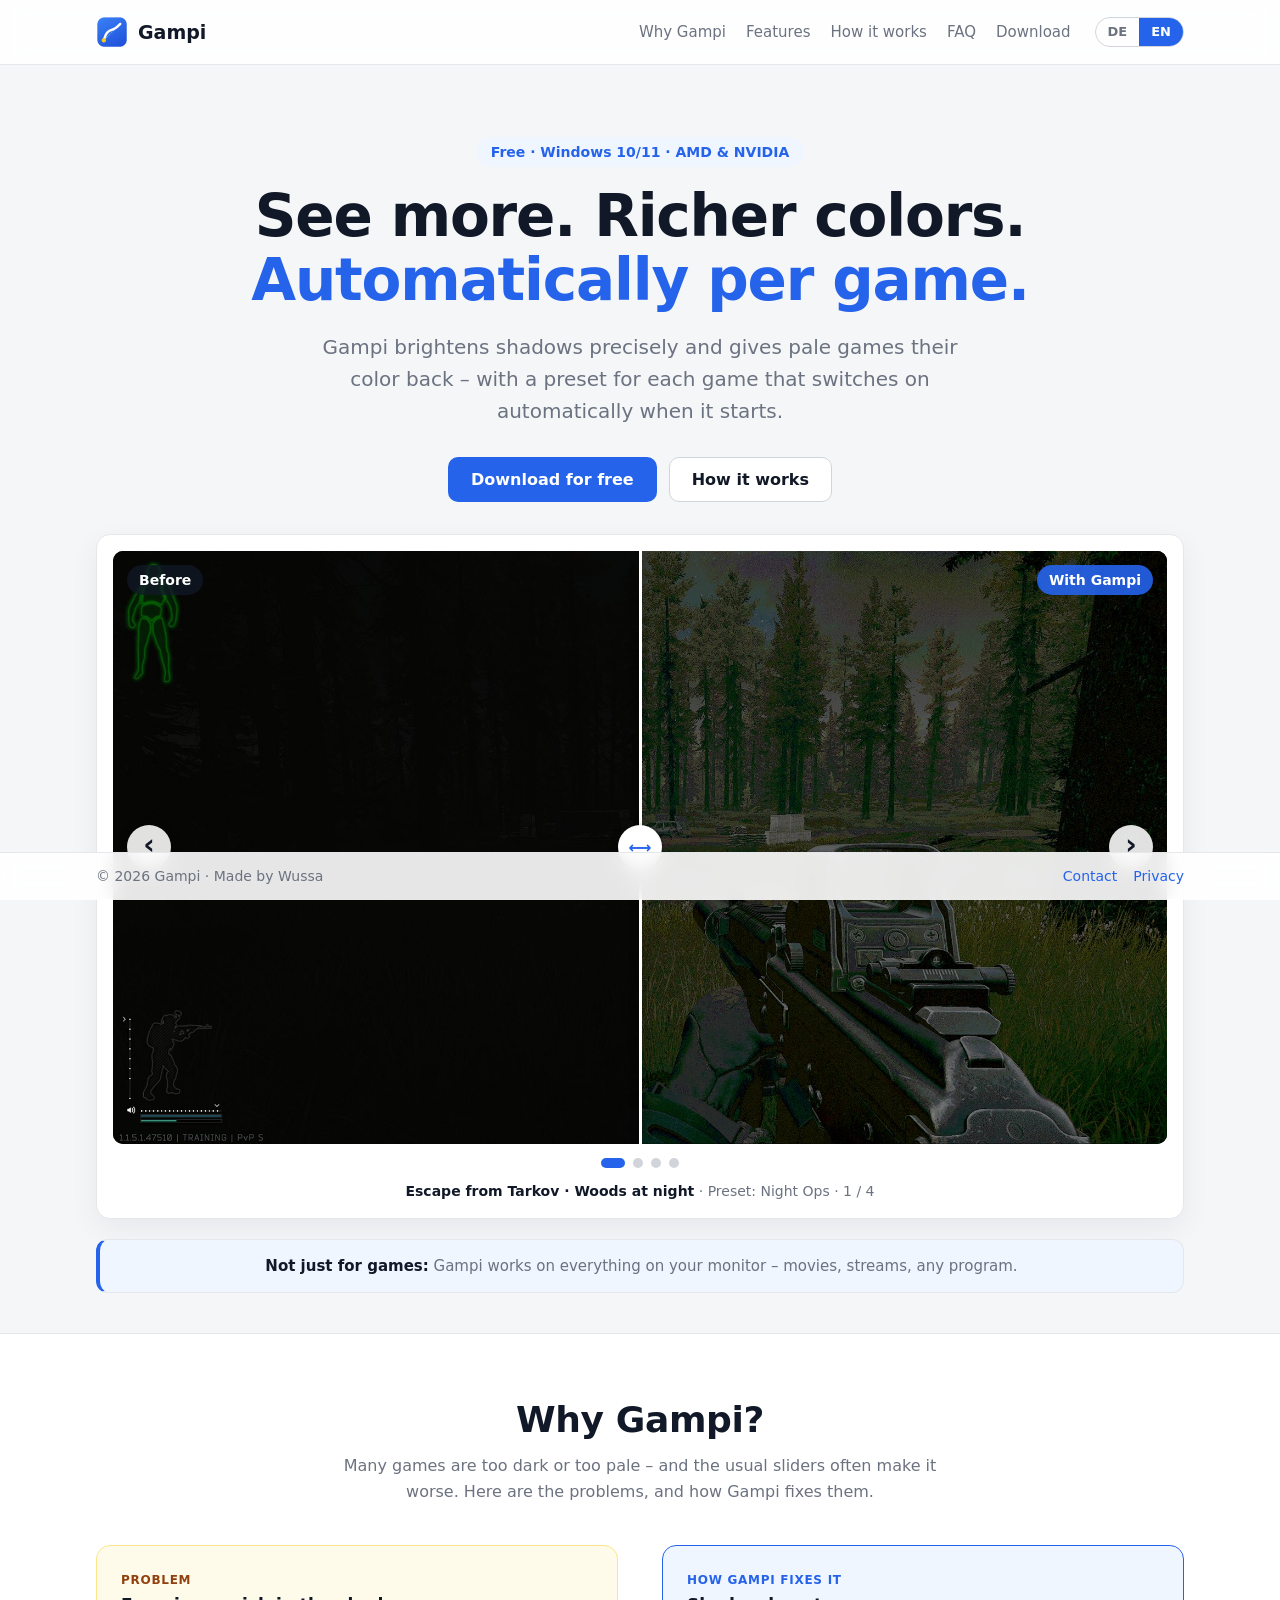
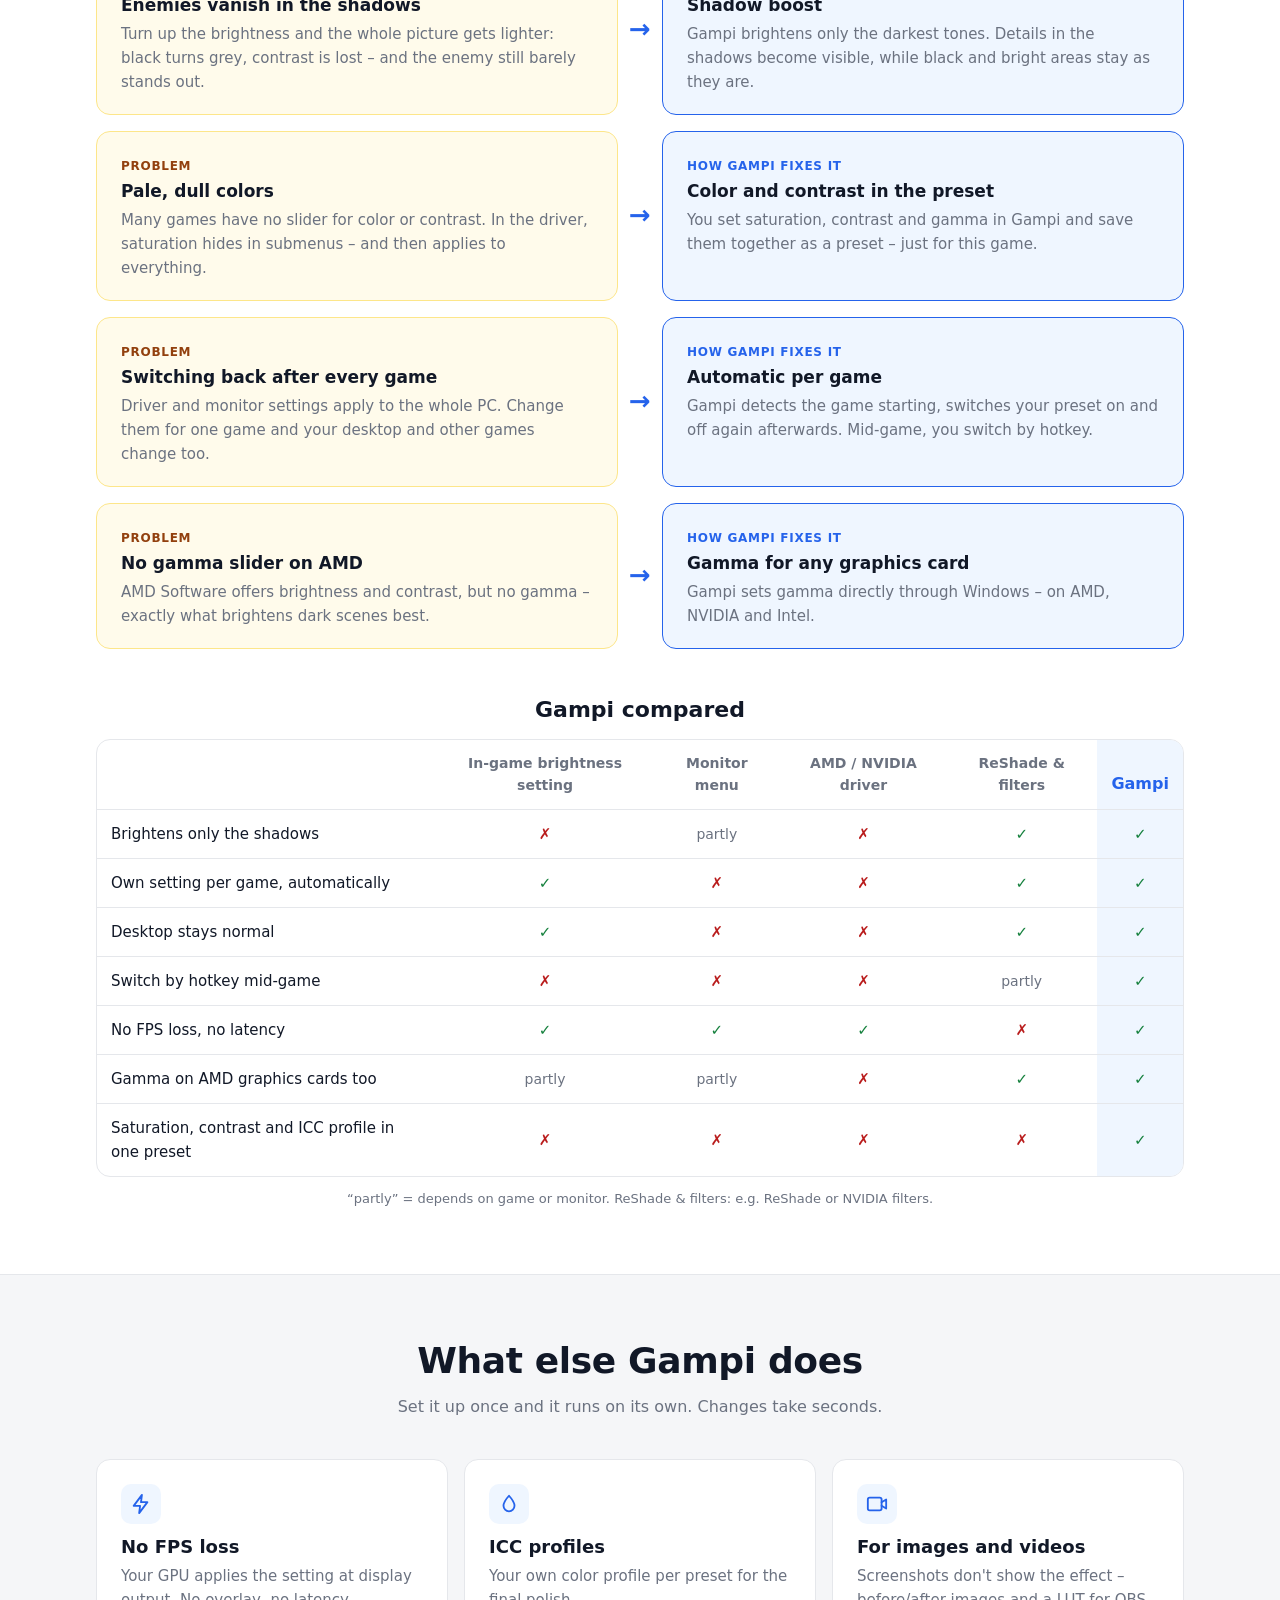
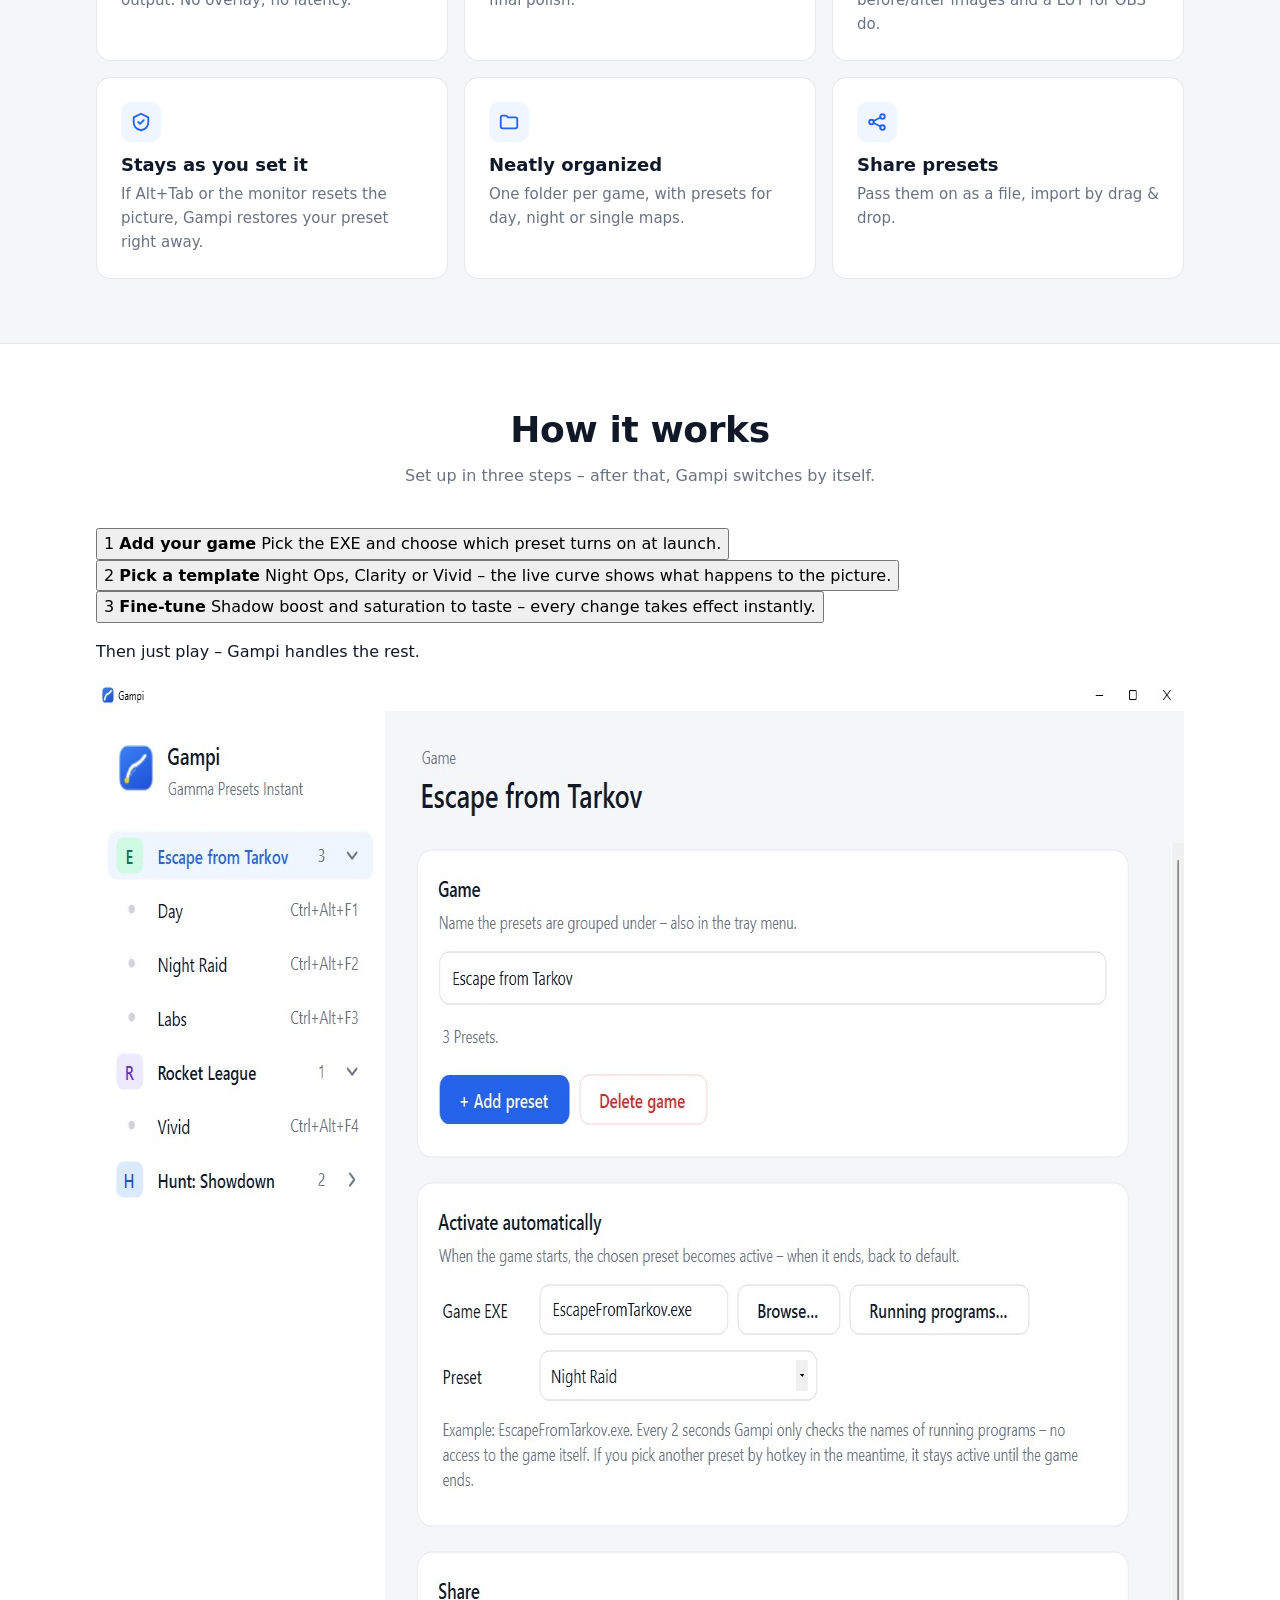
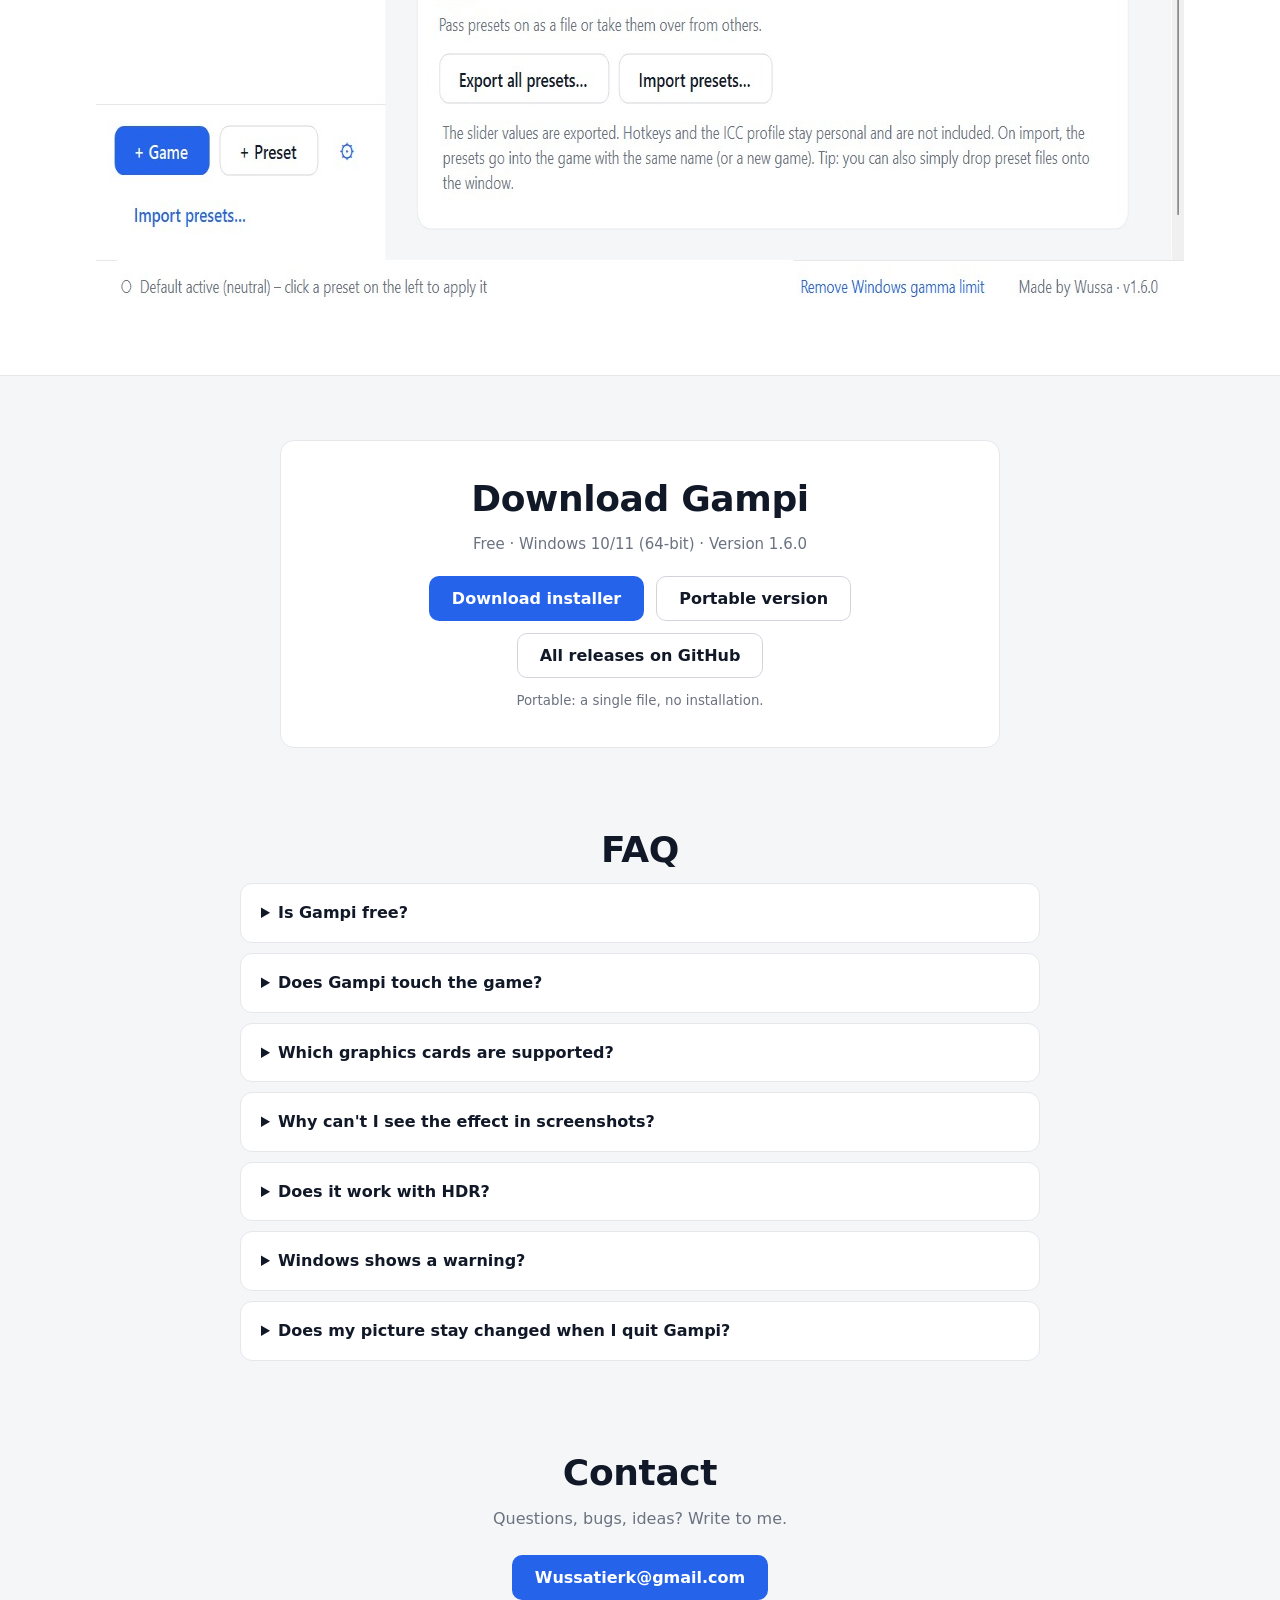
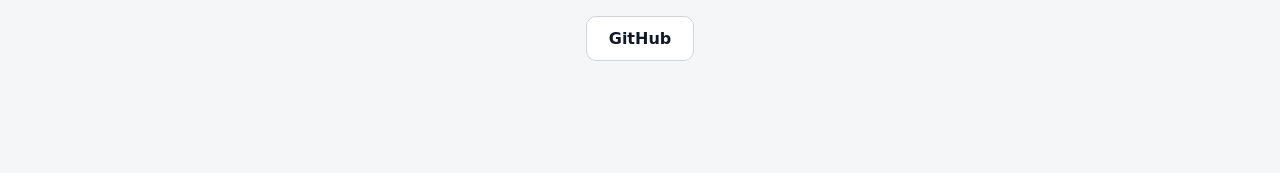
==== commit 62e9efa9: "Add files via upload" ====
--- a/index.html
+++ b/index.html
@@ -51,6 +51,7 @@
   <script src="assets/js/gampi-filter.js" defer></script>
   <script src="assets/js/compare-slider.js" defer></script>
   <script src="assets/js/carousel.js" defer></script>
+  <script src="assets/js/showcase.js" defer></script>
   <script src="assets/js/main.js" defer></script>
 </head>
 <body data-title-de="Gampi – Mehr sehen, kräftigere Farben. Automatisch pro Spiel"
@@ -293,9 +294,9 @@
           <p><span lang="de">Ein eigenes Farbprofil pro Preset für den letzten Feinschliff.</span><span lang="en">Your own color profile per preset for the final polish.</span></p>
         </article>
         <article class="card">
-          <div class="card__icon" aria-hidden="true"><svg viewBox="0 0 24 24" fill="none" stroke="currentColor" stroke-width="2" stroke-linecap="round" stroke-linejoin="round"><path d="M4 20 20 4"/><path d="M4 20h16V4"/></svg></div>
-          <h3><span lang="de">Live-Kurve und Vorlagen</span><span lang="en">Live curve and templates</span></h3>
-          <p><span lang="de">Du siehst sofort, ob eine Einstellung hilft. Start mit Night Ops, Clarity oder Vivid.</span><span lang="en">See at once whether a setting helps. Start with Night Ops, Clarity or Vivid.</span></p>
+          <div class="card__icon" aria-hidden="true"><svg viewBox="0 0 24 24" fill="none" stroke="currentColor" stroke-width="2" stroke-linecap="round" stroke-linejoin="round"><rect x="2" y="5" width="15" height="14" rx="2"/><path d="m17 10 5-3v10l-5-3"/></svg></div>
+          <h3><span lang="de">Für Bilder und Videos</span><span lang="en">For images and videos</span></h3>
+          <p><span lang="de">Screenshots zeigen den Effekt nicht – Vorher/Nachher-Bilder und eine LUT für OBS schon.</span><span lang="en">Screenshots don't show the effect – before/after images and a LUT for OBS do.</span></p>
         </article>
         <article class="card">
           <div class="card__icon" aria-hidden="true"><svg viewBox="0 0 24 24" fill="none" stroke="currentColor" stroke-width="2" stroke-linecap="round" stroke-linejoin="round"><path d="M12 3l8 4v5c0 5-3.5 8-8 9-4.5-1-8-4-8-9V7z"/><path d="M9 12l2 2 4-4"/></svg></div>
@@ -316,24 +317,52 @@
     </div>
   </section>
 
-  <!-- ===== So geht's ===== -->
+  <!-- ===== So geht's: drei Schritte mit Screenshots der App (Bilder in assets/img/app/) ===== -->
   <section class="section section--alt" id="how" aria-labelledby="how-title">
     <div class="container">
-      <h2 class="section__title" id="how-title"><span lang="de">In drei Schritten</span><span lang="en">In three steps</span></h2>
-      <ol class="grid steps" role="list">
-        <li class="card card--muted">
-          <h3><span lang="de">Spiel anlegen</span><span lang="en">Add your game</span></h3>
-          <p><span lang="de">EXE wählen oder aus den laufenden Programmen auswählen.</span><span lang="en">Pick the EXE or choose it from the running programs.</span></p>
-        </li>
-        <li class="card card--muted">
-          <h3><span lang="de">Preset einstellen</span><span lang="en">Tune a preset</span></h3>
-          <p><span lang="de">Vorlage wählen oder Regler verschieben.</span><span lang="en">Pick a template or move the sliders.</span></p>
-        </li>
-        <li class="card card--muted">
-          <h3><span lang="de">Spielen</span><span lang="en">Play</span></h3>
-          <p><span lang="de">Den Rest erledigt Gampi.</span><span lang="en">Gampi handles the rest.</span></p>
-        </li>
-      </ol>
+      <h2 class="section__title" id="how-title"><span lang="de">So funktioniert's</span><span lang="en">How it works</span></h2>
+      <p class="section__lead">
+        <span lang="de">In drei Schritten eingerichtet – danach schaltet Gampi von selbst um.</span>
+        <span lang="en">Set up in three steps – after that, Gampi switches by itself.</span>
+      </p>
+      <div class="showcase" data-showcase>
+        <div class="showcase__tabs" role="tablist" aria-label="Schritte / Steps">
+          <button type="button" class="showcase__tab" role="tab" id="step-tab-1" aria-controls="step-panel-1" aria-selected="true">
+            <span class="showcase__num">1</span>
+            <span class="showcase__text">
+              <strong><span lang="de">Spiel anlegen</span><span lang="en">Add your game</span></strong>
+              <span lang="de">EXE wählen und festlegen, welches Preset beim Start aktiv wird.</span><span lang="en">Pick the EXE and choose which preset turns on at launch.</span>
+            </span>
+          </button>
+          <button type="button" class="showcase__tab" role="tab" id="step-tab-2" aria-controls="step-panel-2" aria-selected="false" tabindex="-1">
+            <span class="showcase__num">2</span>
+            <span class="showcase__text">
+              <strong><span lang="de">Vorlage wählen</span><span lang="en">Pick a template</span></strong>
+              <span lang="de">Night Ops, Clarity oder Vivid – die Live-Kurve zeigt, was mit dem Bild passiert.</span><span lang="en">Night Ops, Clarity or Vivid – the live curve shows what happens to the picture.</span>
+            </span>
+          </button>
+          <button type="button" class="showcase__tab" role="tab" id="step-tab-3" aria-controls="step-panel-3" aria-selected="false" tabindex="-1">
+            <span class="showcase__num">3</span>
+            <span class="showcase__text">
+              <strong><span lang="de">Feinjustieren</span><span lang="en">Fine-tune</span></strong>
+              <span lang="de">Schatten-Boost und Sättigung nach Geschmack – jede Änderung wirkt sofort.</span><span lang="en">Shadow boost and saturation to taste – every change takes effect instantly.</span>
+            </span>
+          </button>
+          <p class="showcase__done"><span lang="de">Dann einfach spielen – den Rest erledigt Gampi.</span><span lang="en">Then just play – Gampi handles the rest.</span></p>
+        </div>
+        <div class="showcase__panel" role="tabpanel" id="step-panel-1" aria-labelledby="step-tab-1">
+          <img lang="de" src="assets/img/app/spiel-de.jpg" width="1466" height="1230" loading="lazy" alt="Gampi: Spiel mit EXE und automatisch aktivem Preset">
+          <img lang="en" src="assets/img/app/spiel-en.jpg" width="1466" height="1230" loading="lazy" alt="Gampi: game with EXE and automatically activated preset">
+        </div>
+        <div class="showcase__panel" role="tabpanel" id="step-panel-2" aria-labelledby="step-tab-2" hidden>
+          <img lang="de" src="assets/img/app/preset-de.jpg" width="1466" height="1230" loading="lazy" alt="Gampi: Preset mit Vorlage und Live-Kurve">
+          <img lang="en" src="assets/img/app/preset-en.jpg" width="1466" height="1230" loading="lazy" alt="Gampi: preset with template and live curve">
+        </div>
+        <div class="showcase__panel" role="tabpanel" id="step-panel-3" aria-labelledby="step-tab-3" hidden>
+          <img lang="de" src="assets/img/app/regler-de.jpg" width="1466" height="1230" loading="lazy" alt="Gampi: Regler für Schatten-Boost und Sättigung">
+          <img lang="en" src="assets/img/app/regler-en.jpg" width="1466" height="1230" loading="lazy" alt="Gampi: sliders for shadow boost and saturation">
+        </div>
+      </div>
     </div>
   </section>
 
@@ -374,7 +403,7 @@
       </details>
       <details>
         <summary><span lang="de">Warum sehe ich den Effekt nicht auf Screenshots?</span><span lang="en">Why can't I see the effect in screenshots?</span></summary>
-        <p><span lang="de">Die Grafikkarte wendet ihn erst bei der Ausgabe an den Monitor an. Für Bilder und Videos erstellt Gampi Vorher/Nachher-Bilder und eine LUT für OBS.</span><span lang="en">The GPU applies it only when sending the picture to the monitor. For images and videos, Gampi creates before/after images and a LUT for OBS.</span></p>
+        <p><span lang="de">Die Grafikkarte wendet ihn erst bei der Ausgabe an den Monitor an – Screenshots entstehen vorher.</span><span lang="en">The GPU applies it only when sending the picture to the monitor – screenshots are taken before that.</span></p>
       </details>
       <details>
         <summary><span lang="de">Funktioniert das mit HDR?</span><span lang="en">Does it work with HDR?</span></summary>
--- a/assets/css/layout.css
+++ b/assets/css/layout.css
@@ -55,8 +55,7 @@
   grid-template-columns: repeat(auto-fit, minmax(280px, 1fr));
 }
 .grid--wide { grid-template-columns: repeat(auto-fit, minmax(300px, 1fr)); }
-.grid--2 { grid-template-columns: repeat(2, minmax(0, 1fr)); }
-@media (max-width: 720px) { .grid--2 { grid-template-columns: 1fr; } }
+.grid--2 { grid-template-columns: repeat(2, minmax(0, 1fr)); }@media (max-width: 720px) { .grid--2 { grid-template-columns: 1fr; } }
 
 /* ---- Hero --------------------------------------------------------------- */
 .hero { padding: 72px 0 40px; text-align: center; }
--- a/assets/css/components.css
+++ b/assets/css/components.css
@@ -1,224 +1,193 @@
-/* ==========================================================================
-   Gampi – Bausteine
-   Buttons, Karten, Sprachumschalter, Vorher/Nachher-Vergleich, Karussell,
-   FAQ, Hinweise.
-   ========================================================================== */
-
-/* ---- Buttons ------------------------------------------------------------ */
-.btn {
-  display: inline-flex; align-items: center; gap: 8px;
-  padding: 12px 22px; border-radius: var(--radius-sm);
-  font: 600 16px var(--font); border: 1px solid transparent; cursor: pointer;
-}
-.btn:hover { text-decoration: none; }
-.btn--primary { background: var(--color-accent); color: #fff; }
-.btn--primary:hover { background: var(--color-accent-hover); }
-.btn--secondary { background: var(--color-surface); color: var(--color-text); border-color: var(--color-border-strong); }
-.btn--secondary:hover { background: var(--color-hover); }
-
-.pill {
-  display: inline-block; padding: 4px 14px; border-radius: var(--radius-pill);
-  background: var(--color-accent-soft); color: var(--color-accent);
-  font-size: 14px; font-weight: 600; margin-bottom: 18px;
-}
-
-/* ---- Sprachumschalter --------------------------------------------------- */
-.lang-switch {
-  display: flex; border: 1px solid var(--color-border-strong);
-  border-radius: var(--radius-pill); overflow: hidden;
-}
-.lang-switch button {
-  border: 0; background: transparent; padding: 4px 12px;
-  font-size: 13px; font-weight: 600; color: var(--color-muted); cursor: pointer;
-}
-.lang-switch button[aria-pressed="true"] { background: var(--color-accent); color: #fff; }
-
-/* ---- Karten ------------------------------------------------------------- */
-.card {
-  background: var(--color-surface); border: 1px solid var(--color-border);
-  border-radius: var(--radius); padding: 24px;
-}
-.card h3 { margin: 12px 0 6px; font-size: 18px; }
-.card p { margin: 0; color: var(--color-muted); font-size: 15px; }
-.card--muted { background: var(--color-bg); }
-.card ul { margin: 8px 0 0; padding-left: 20px; color: var(--color-muted); font-size: 15px; }
-.card li { margin: 4px 0; }
-
-.card__icon {
-  width: 40px; height: 40px; border-radius: var(--radius-sm);
-  background: var(--color-accent-soft); color: var(--color-accent);
-  display: grid; place-items: center;
-}
-.card__icon svg { width: 22px; height: 22px; }
-.card__icon--problem { background: var(--color-warn-bg); color: var(--color-warn-ink); }
-
-/* Lösungskarte am Ende des Problem-Abschnitts */
-.card--solution { background: var(--color-accent-soft); border: 2px solid var(--color-accent); }
-.card--solution .card__icon { background: var(--color-accent); color: #fff; }
-.card--solution ul { list-style: none; padding-left: 0; color: var(--color-text); }
-.card--solution li { position: relative; padding-left: 24px; margin: 6px 0; }
-.card--solution li::before {
-  content: "✓"; position: absolute; left: 0; top: 0;
-  color: var(--color-accent); font-weight: 700;
-}
-
-/* Nummerierte Schritte */
-.steps { counter-reset: step; list-style: none; margin: 0; padding: 0; }
-.steps .card { position: relative; padding-top: 28px; }
-.steps .card::before {
-  counter-increment: step; content: counter(step);
-  position: absolute; top: -16px; left: 24px;
-  width: 32px; height: 32px; border-radius: 50%;
-  background: var(--color-accent); color: #fff; font-weight: 700;
-  display: grid; place-items: center;
-}
-
-/* ---- Hinweis ------------------------------------------------------------ */
-.callout {
-  background: var(--color-accent-soft); border: 1px solid var(--color-border);
-  border-left: 4px solid var(--color-accent); border-radius: 12px;
-  padding: 16px 20px; margin: 24px 0 0; font-size: 15px; color: var(--color-muted);
-  text-align: left;
-}
-.callout strong { color: var(--color-text); }
-
-/* ---- Vorher/Nachher-Karussell ------------------------------------------- */
-.carousel {
-  margin: 32px 0 0; padding: 16px;
-  background: var(--color-surface); border: 1px solid var(--color-border);
-  border-radius: var(--radius); box-shadow: var(--shadow-card);
-}
-
-.compare {
-  position: relative; aspect-ratio: 16 / 9; overflow: hidden;
-  border-radius: var(--radius-sm); background: #000;
-  user-select: none; touch-action: pan-y; cursor: ew-resize;
-}
-.compare__layer { position: absolute; inset: 0; width: 100%; height: 100%; }
-.compare__layer--after { clip-path: inset(0 0 0 50%); }
-.compare__divider {
-  position: absolute; top: 0; bottom: 0; left: 50%;
-  width: 3px; margin-left: -1.5px;
-  background: #fff; box-shadow: 0 0 8px rgba(0, 0, 0, .5); pointer-events: none;
-}
-.compare__handle {
-  position: absolute; top: 50%; left: 50%;
-  width: 44px; height: 44px; margin: -22px 0 0 -22px; border-radius: 50%;
-  background: #fff; box-shadow: 0 2px 10px rgba(0, 0, 0, .35);
-  display: grid; place-items: center; pointer-events: none;
-  color: var(--color-accent); font-weight: 700;
-}
-.compare:focus-visible .compare__handle { outline: 3px solid var(--color-accent); outline-offset: 2px; }
-.compare__tag {
-  position: absolute; top: 14px; padding: 4px 12px; border-radius: var(--radius-pill);
-  font-size: 14px; font-weight: 600; color: #fff; pointer-events: none;
-}
-.compare__tag--before { left: 14px; background: rgba(17, 24, 39, .75); }
-.compare__tag--after { right: 14px; background: rgba(37, 99, 235, .9); }
-
-.carousel__nav {
-  position: absolute; top: 50%; width: 44px; height: 44px; margin-top: -22px;
-  border: 0; border-radius: 50%; padding: 0 0 4px;
-  background: rgba(255, 255, 255, .88); color: var(--color-text);
-  font-size: 28px; line-height: 1; font-weight: 600; cursor: pointer;
-  box-shadow: 0 2px 10px rgba(0, 0, 0, .35);
-  display: grid; place-items: center;
-}
-.carousel__nav:hover { background: #fff; }
-.carousel__nav--prev { left: 14px; }
-.carousel__nav--next { right: 14px; }
-
-.carousel__dots { display: flex; gap: 8px; justify-content: center; margin-top: 14px; }
-.carousel__dots button {
-  width: 10px; height: 10px; padding: 0; border: 0; border-radius: 50%;
-  background: var(--color-border-strong); cursor: pointer;
-}
-.carousel__dots button[aria-current="true"] {
-  width: 24px; border-radius: var(--radius-pill); background: var(--color-accent);
-}
-
-.carousel__caption { font-size: 14px; color: var(--color-muted); margin: 12px 4px 0; text-align: center; }
-.carousel__caption strong { color: var(--color-text); font-weight: 600; }
-
-/* ---- Download ----------------------------------------------------------- */
-.download { text-align: center; }
-.download .card { max-width: 720px; margin: 0 auto; padding: 36px 24px; }
-.download__meta { color: var(--color-muted); margin: 0; }
-.download__actions { display: flex; gap: 12px; justify-content: center; flex-wrap: wrap; margin: 20px 0 12px; }
-.download small { color: var(--color-muted); display: block; }
-
-/* ---- Kontakt ------------------------------------------------------------ */
-.contact { text-align: center; }
-.contact .section__lead { margin-bottom: 24px; }
-.contact__mail { margin: 0 0 16px; }
-.contact__socials { display: flex; gap: 12px; justify-content: center; flex-wrap: wrap; }
-
-/* ---- FAQ ---------------------------------------------------------------- */
-.faq details {
-  background: var(--color-surface); border: 1px solid var(--color-border);
-  border-radius: 12px; padding: 16px 20px; margin: 0 auto 10px; max-width: 800px;
-}
-.faq summary { cursor: pointer; font-weight: 600; }
-.faq details p { color: var(--color-muted); margin: 10px 0 0; font-size: 15px; }
-
-/* ---- Kernaussagen in Zahlen (unter dem Hero) ----------------------------- */
-.stats {
-  list-style: none; margin: 28px 0 0; padding: 0;
-  display: grid; gap: 12px;
-  grid-template-columns: repeat(auto-fit, minmax(170px, 1fr));
-}
-.stats__item {
-  background: var(--color-surface); border: 1px solid var(--color-border);
-  border-radius: var(--radius); padding: 18px 12px;
-}
-.stats__value { display: block; font-size: 30px; line-height: 1.1; color: var(--color-accent); }
-.stats__label { display: block; margin-top: 4px; font-size: 14px; color: var(--color-muted); }
-
-/* ---- Zweispaltiger Abschnitt: Text links, Grafik rechts ------------------ */
-.split {
-  display: grid; gap: 32px; align-items: center;
-  grid-template-columns: minmax(0, 1.1fr) minmax(0, 1fr);
-}
-@media (max-width: 860px) { .split { grid-template-columns: 1fr; } }
-
-.checklist { list-style: none; margin: 0; padding: 0; display: grid; gap: 18px; }
-.checklist li {
-  position: relative; padding-left: 34px;
-  color: var(--color-muted); font-size: 15px;
-}
-.checklist li::before {
-  content: "✓"; position: absolute; left: 0; top: 1px;
-  width: 22px; height: 22px; border-radius: 50%;
-  background: var(--color-accent-soft); color: var(--color-accent);
-  font-size: 13px; font-weight: 700; display: grid; place-items: center;
-}
-.checklist strong { display: block; color: var(--color-text); font-size: 16px; margin-bottom: 2px; }
-
-.curve-figure {
-  margin: 0; padding: 16px;
-  background: var(--color-bg); border: 1px solid var(--color-border); border-radius: var(--radius);
-}
-.curve-figure svg { width: 100%; height: auto; font-family: var(--font); }
-.curve-figure__note { font-size: 13px; font-weight: 600; fill: var(--color-accent); }
-.curve-figure__muted { font-size: 12px; fill: var(--color-muted); }
-.curve-figure figcaption { font-size: 14px; color: var(--color-muted); text-align: center; margin-top: 4px; }
-
-/* ---- Vergleichstabelle --------------------------------------------------- */
-.versus {
-  overflow-x: auto;
-  background: var(--color-surface); border: 1px solid var(--color-border); border-radius: var(--radius);
-}
-.versus__table { width: 100%; min-width: 640px; border-collapse: collapse; font-size: 15px; }
-.versus__table th, .versus__table td { padding: 14px 16px; text-align: center; border-bottom: 1px solid var(--color-border); }
-.versus__table tbody tr:last-child th, .versus__table tbody tr:last-child td { border-bottom: 0; }
-.versus__table thead th { font-size: 14px; color: var(--color-muted); font-weight: 600; vertical-align: bottom; }
-.versus__table tbody th { text-align: left; font-weight: 500; color: var(--color-text); }
-.versus__table td { font-weight: 700; }
-.versus__table .yes { color: #15803d; }
-.versus__table .no { color: #b91c1c; }
-.versus__table .some { color: var(--color-muted); font-weight: 500; font-size: 14px; }
-.versus__table .versus__gampi { background: var(--color-accent-soft); }
-.versus__table thead .versus__gampi { color: var(--color-accent); font-size: 16px; }
-.versus__footnote { font-size: 13px; color: var(--color-muted); text-align: center; margin: 12px 0 0; }
-
-.section__cta { text-align: center; margin: 28px 0 0; }
+/* ==========================================================================
+   Gampi – Bausteine
+   Buttons, Karten, Sprachumschalter, Hinweis, Vorher/Nachher-Karussell,
+   Download, Kontakt, FAQ.
+   ========================================================================== */
+
+/* ---- Buttons ------------------------------------------------------------ */
+.btn {
+  display: inline-flex; align-items: center; gap: 8px;
+  padding: 12px 22px; border-radius: var(--radius-sm);
+  font: 600 16px var(--font); border: 1px solid transparent; cursor: pointer;
+}
+.btn:hover { text-decoration: none; }
+.btn--primary { background: var(--color-accent); color: #fff; }
+.btn--primary:hover { background: var(--color-accent-hover); }
+.btn--secondary { background: var(--color-surface); color: var(--color-text); border-color: var(--color-border-strong); }
+.btn--secondary:hover { background: var(--color-hover); }
+
+.pill {
+  display: inline-block; padding: 4px 14px; border-radius: var(--radius-pill);
+  background: var(--color-accent-soft); color: var(--color-accent);
+  font-size: 14px; font-weight: 600; margin-bottom: 18px;
+}
+
+/* ---- Sprachumschalter --------------------------------------------------- */
+.lang-switch {
+  display: flex; border: 1px solid var(--color-border-strong);
+  border-radius: var(--radius-pill); overflow: hidden;
+}
+.lang-switch button {
+  border: 0; background: transparent; padding: 4px 12px;
+  font-size: 13px; font-weight: 600; color: var(--color-muted); cursor: pointer;
+}
+.lang-switch button[aria-pressed="true"] { background: var(--color-accent); color: #fff; }
+
+/* ---- Karten ------------------------------------------------------------- */
+.card {
+  background: var(--color-surface); border: 1px solid var(--color-border);
+  border-radius: var(--radius); padding: 24px;
+}
+.card h3 { margin: 12px 0 6px; font-size: 18px; }
+.card p { margin: 0; color: var(--color-muted); font-size: 15px; }
+.card--muted { background: var(--color-bg); }
+.card ul { margin: 8px 0 0; padding-left: 20px; color: var(--color-muted); font-size: 15px; }
+.card li { margin: 4px 0; }
+
+.card__icon {
+  width: 40px; height: 40px; border-radius: var(--radius-sm);
+  background: var(--color-accent-soft); color: var(--color-accent);
+  display: grid; place-items: center;
+}
+.card__icon svg { width: 22px; height: 22px; }
+/* ---- Problem → Lösung (Abschnitt "Warum Gampi?") ------------------------ */
+.fixes { display: grid; gap: 16px; }
+.fix {
+  display: grid; align-items: stretch;
+  grid-template-columns: minmax(0, 1fr) 44px minmax(0, 1fr);
+}
+.fix__problem, .fix__solution { border-radius: var(--radius); padding: 20px 24px; border: 1px solid; }
+.fix__problem { background: var(--color-warn-bg); border-color: var(--color-warn-edge); }
+.fix__solution { background: var(--color-accent-soft); border-color: var(--color-accent); }
+.fix__arrow {
+  display: grid; place-items: center;
+  color: var(--color-accent); font-size: 26px; font-weight: 700;
+}
+.fix__label {
+  font-size: 12px; font-weight: 700; letter-spacing: .06em; text-transform: uppercase;
+}
+.fix__problem .fix__label { color: var(--color-warn-ink); }
+.fix__solution .fix__label { color: var(--color-accent); }
+.fix h3 { margin: 4px 0 6px; font-size: 17px; }
+.fix p { margin: 0; color: var(--color-muted); font-size: 15px; }
+@media (max-width: 720px) {
+  .fix { grid-template-columns: 1fr; }
+  .fix__arrow { height: 36px; transform: rotate(90deg); }
+}
+
+/* ---- Vergleichstabelle --------------------------------------------------- */
+.section__subtitle { text-align: center; font-size: 22px; margin: 48px 0 16px; }
+.versus {
+  overflow-x: auto;
+  background: var(--color-surface); border: 1px solid var(--color-border); border-radius: var(--radius);
+}
+.versus__table { width: 100%; min-width: 680px; border-collapse: collapse; font-size: 15px; }
+.versus__table th, .versus__table td { padding: 12px 14px; text-align: center; border-bottom: 1px solid var(--color-border); }
+.versus__table tbody tr:last-child th, .versus__table tbody tr:last-child td { border-bottom: 0; }
+.versus__table thead th { font-size: 14px; color: var(--color-muted); font-weight: 600; vertical-align: bottom; }
+.versus__table tbody th { text-align: left; font-weight: 500; color: var(--color-text); }
+.versus__table td { font-weight: 700; }
+.versus__table .yes { color: #15803d; }
+.versus__table .no { color: #b91c1c; }
+.versus__table .some { color: var(--color-muted); font-weight: 500; font-size: 14px; }
+.versus__table .versus__gampi { background: var(--color-accent-soft); }
+.versus__table thead .versus__gampi { color: var(--color-accent); font-size: 16px; }
+.versus__footnote { font-size: 13px; color: var(--color-muted); text-align: center; margin: 12px 0 0; }
+
+/* Nummerierte Schritte */
+.steps { counter-reset: step; list-style: none; margin: 40px 0 0; padding: 0; }
+.steps .card { position: relative; padding-top: 28px; }
+.steps .card::before {
+  counter-increment: step; content: counter(step);
+  position: absolute; top: -16px; left: 24px;
+  width: 32px; height: 32px; border-radius: 50%;
+  background: var(--color-accent); color: #fff; font-weight: 700;
+  display: grid; place-items: center;
+}
+
+/* ---- Hinweis ------------------------------------------------------------ */
+.callout {
+  background: var(--color-accent-soft); border: 1px solid var(--color-border);
+  border-left: 4px solid var(--color-accent); border-radius: 12px;
+  padding: 14px 20px; margin: 20px 0 0; font-size: 15px; color: var(--color-muted);
+}
+.callout strong { color: var(--color-text); }
+
+/* ---- Vorher/Nachher-Karussell ------------------------------------------- */
+.carousel {
+  margin: 32px 0 0; padding: 16px;
+  background: var(--color-surface); border: 1px solid var(--color-border);
+  border-radius: var(--radius); box-shadow: var(--shadow-card);
+}
+
+.compare {
+  position: relative; aspect-ratio: 16 / 9; overflow: hidden;
+  border-radius: var(--radius-sm); background: #000;
+  user-select: none; touch-action: pan-y; cursor: ew-resize;
+}
+.compare__layer { position: absolute; inset: 0; width: 100%; height: 100%; }
+.compare__layer--after { clip-path: inset(0 0 0 50%); }
+.compare__divider {
+  position: absolute; top: 0; bottom: 0; left: 50%;
+  width: 3px; margin-left: -1.5px;
+  background: #fff; box-shadow: 0 0 8px rgba(0, 0, 0, .5); pointer-events: none;
+}
+.compare__handle {
+  position: absolute; top: 50%; left: 50%;
+  width: 44px; height: 44px; margin: -22px 0 0 -22px; border-radius: 50%;
+  background: #fff; box-shadow: 0 2px 10px rgba(0, 0, 0, .35);
+  display: grid; place-items: center; pointer-events: none;
+  color: var(--color-accent); font-weight: 700;
+}
+.compare:focus-visible .compare__handle { outline: 3px solid var(--color-accent); outline-offset: 2px; }
+.compare__tag {
+  position: absolute; top: 14px; padding: 4px 12px; border-radius: var(--radius-pill);
+  font-size: 14px; font-weight: 600; color: #fff; pointer-events: none;
+}
+.compare__tag--before { left: 14px; background: rgba(17, 24, 39, .75); }
+.compare__tag--after { right: 14px; background: rgba(37, 99, 235, .9); }
+
+.carousel__nav {
+  position: absolute; top: 50%; width: 44px; height: 44px; margin-top: -22px;
+  border: 0; border-radius: 50%; padding: 0 0 4px;
+  background: rgba(255, 255, 255, .88); color: var(--color-text);
+  font-size: 28px; line-height: 1; font-weight: 600; cursor: pointer;
+  box-shadow: 0 2px 10px rgba(0, 0, 0, .35);
+  display: grid; place-items: center;
+}
+.carousel__nav:hover { background: #fff; }
+.carousel__nav--prev { left: 14px; }
+.carousel__nav--next { right: 14px; }
+
+.carousel__dots { display: flex; gap: 8px; justify-content: center; margin-top: 14px; }
+.carousel__dots button {
+  width: 10px; height: 10px; padding: 0; border: 0; border-radius: 50%;
+  background: var(--color-border-strong); cursor: pointer;
+}
+.carousel__dots button[aria-current="true"] {
+  width: 24px; border-radius: var(--radius-pill); background: var(--color-accent);
+}
+
+.carousel__caption { font-size: 14px; color: var(--color-muted); margin: 12px 4px 0; text-align: center; }
+.carousel__caption strong { color: var(--color-text); font-weight: 600; }
+
+/* ---- Download ----------------------------------------------------------- */
+.download { text-align: center; }
+.download .card { max-width: 720px; margin: 0 auto; padding: 36px 24px; }
+.download__meta { color: var(--color-muted); margin: 0; }
+.download__actions { display: flex; gap: 12px; justify-content: center; flex-wrap: wrap; margin: 20px 0 12px; }
+.download small { color: var(--color-muted); display: block; }
+
+/* ---- Kontakt ------------------------------------------------------------ */
+.contact { text-align: center; }
+.contact .section__lead { margin-bottom: 24px; }
+.contact__mail { margin: 0 0 16px; }
+.contact__socials { display: flex; gap: 12px; justify-content: center; flex-wrap: wrap; }
+
+/* ---- FAQ ---------------------------------------------------------------- */
+.faq details {
+  background: var(--color-surface); border: 1px solid var(--color-border);
+  border-radius: 12px; padding: 16px 20px; margin: 0 auto 10px; max-width: 800px;
+}
+.faq summary { cursor: pointer; font-weight: 600; }
+.faq details p { color: var(--color-muted); margin: 10px 0 0; font-size: 15px; }
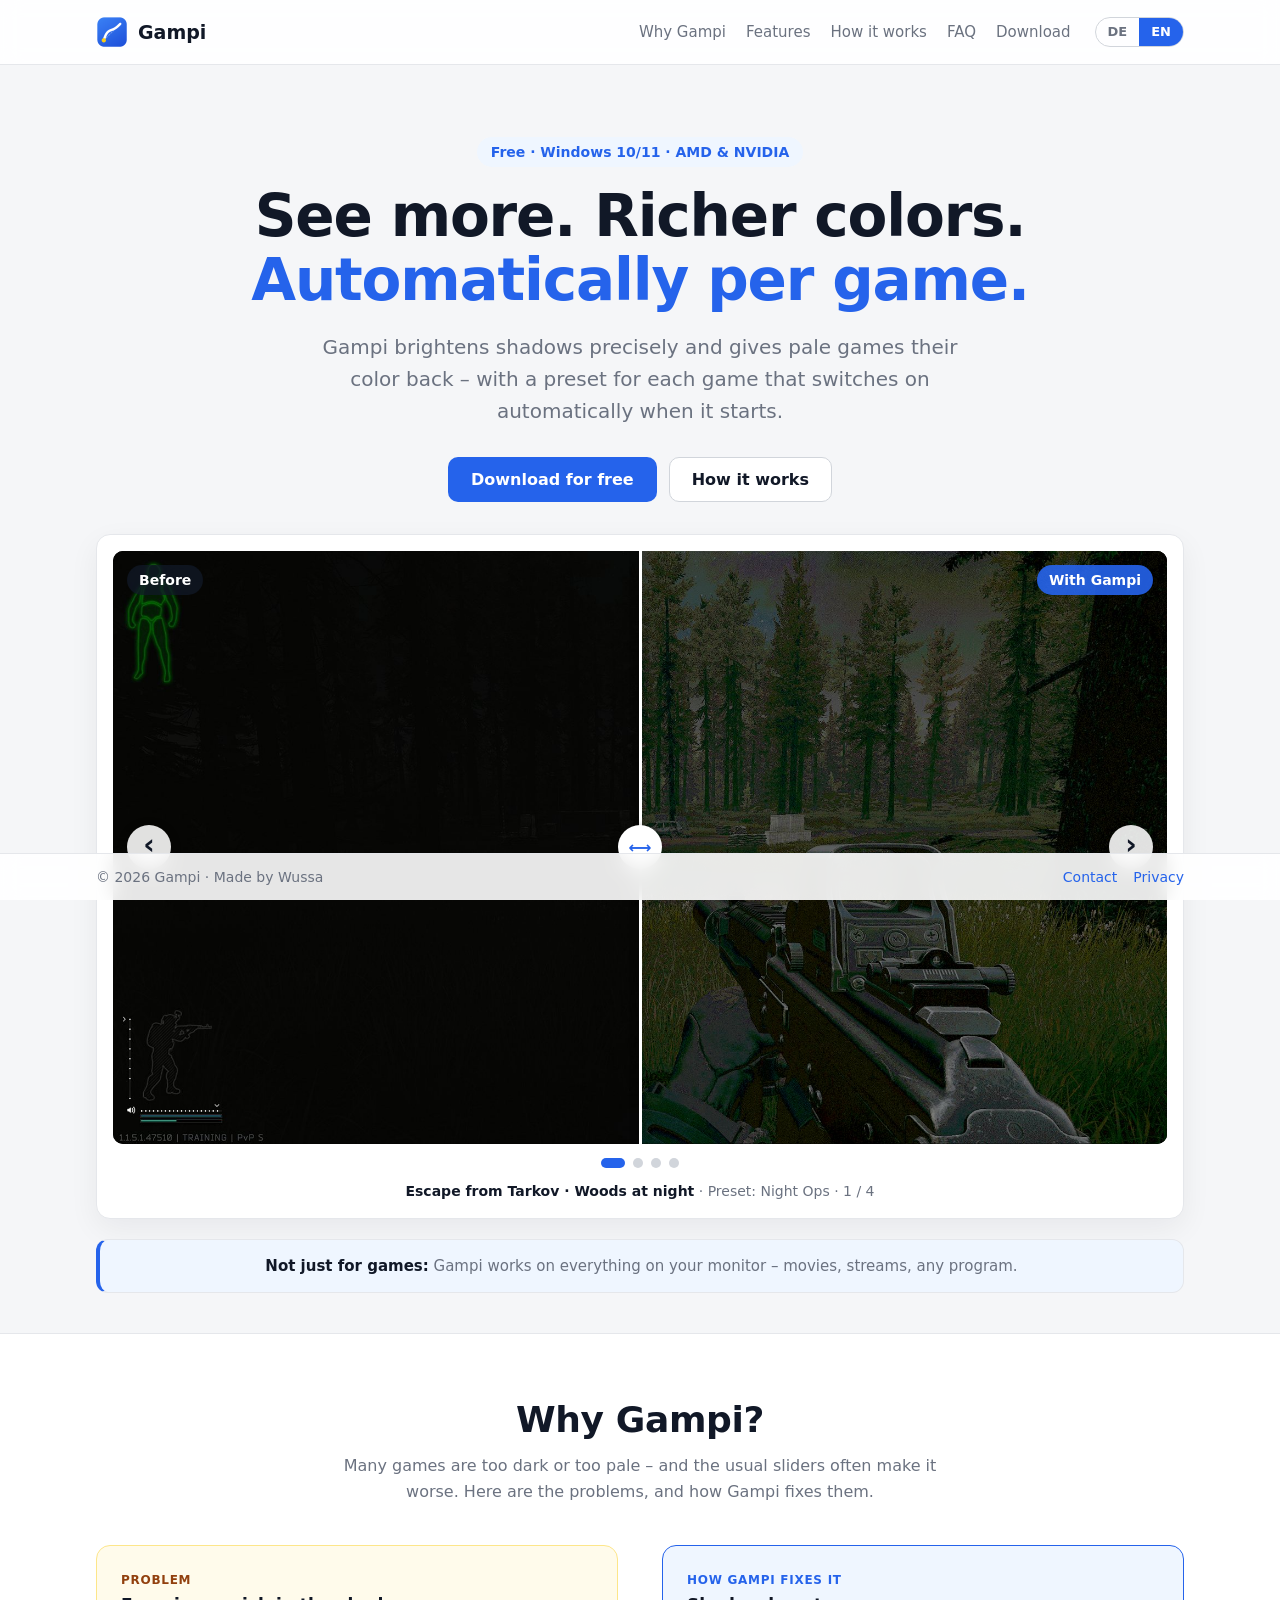
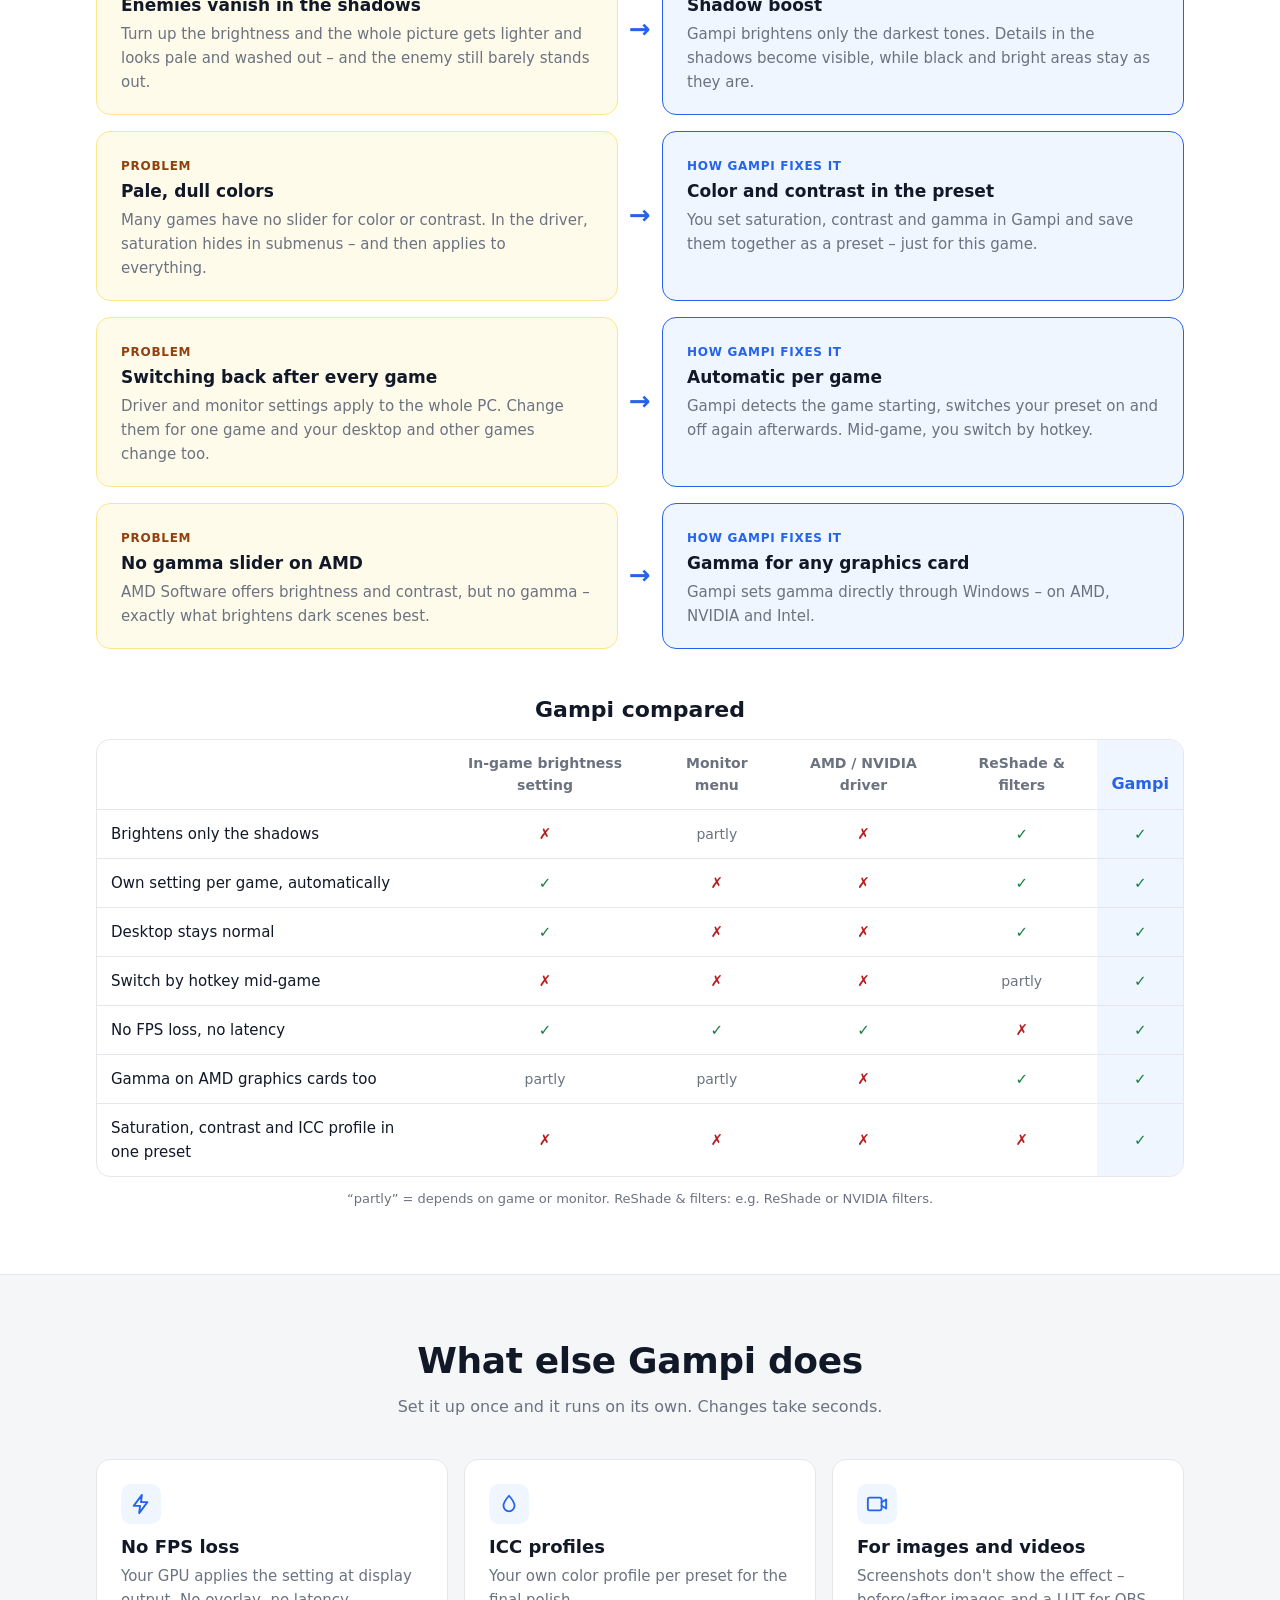
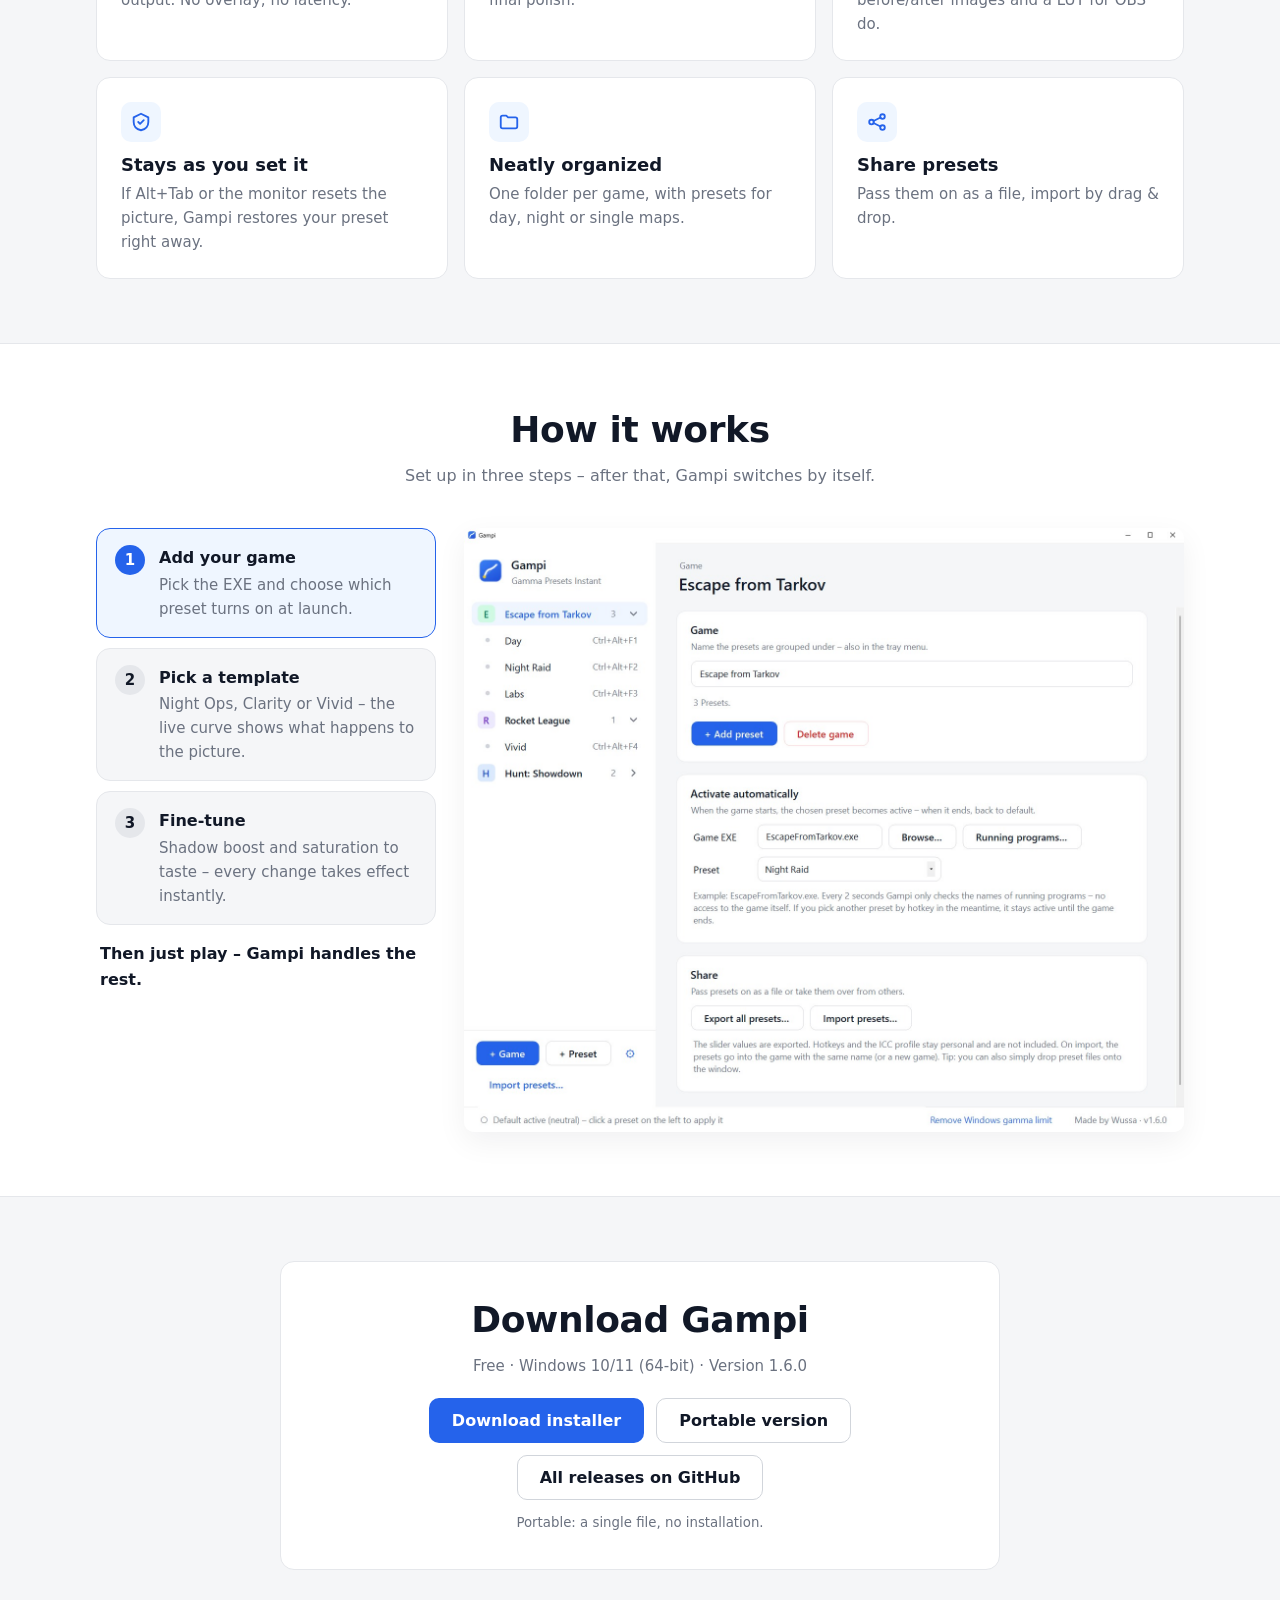
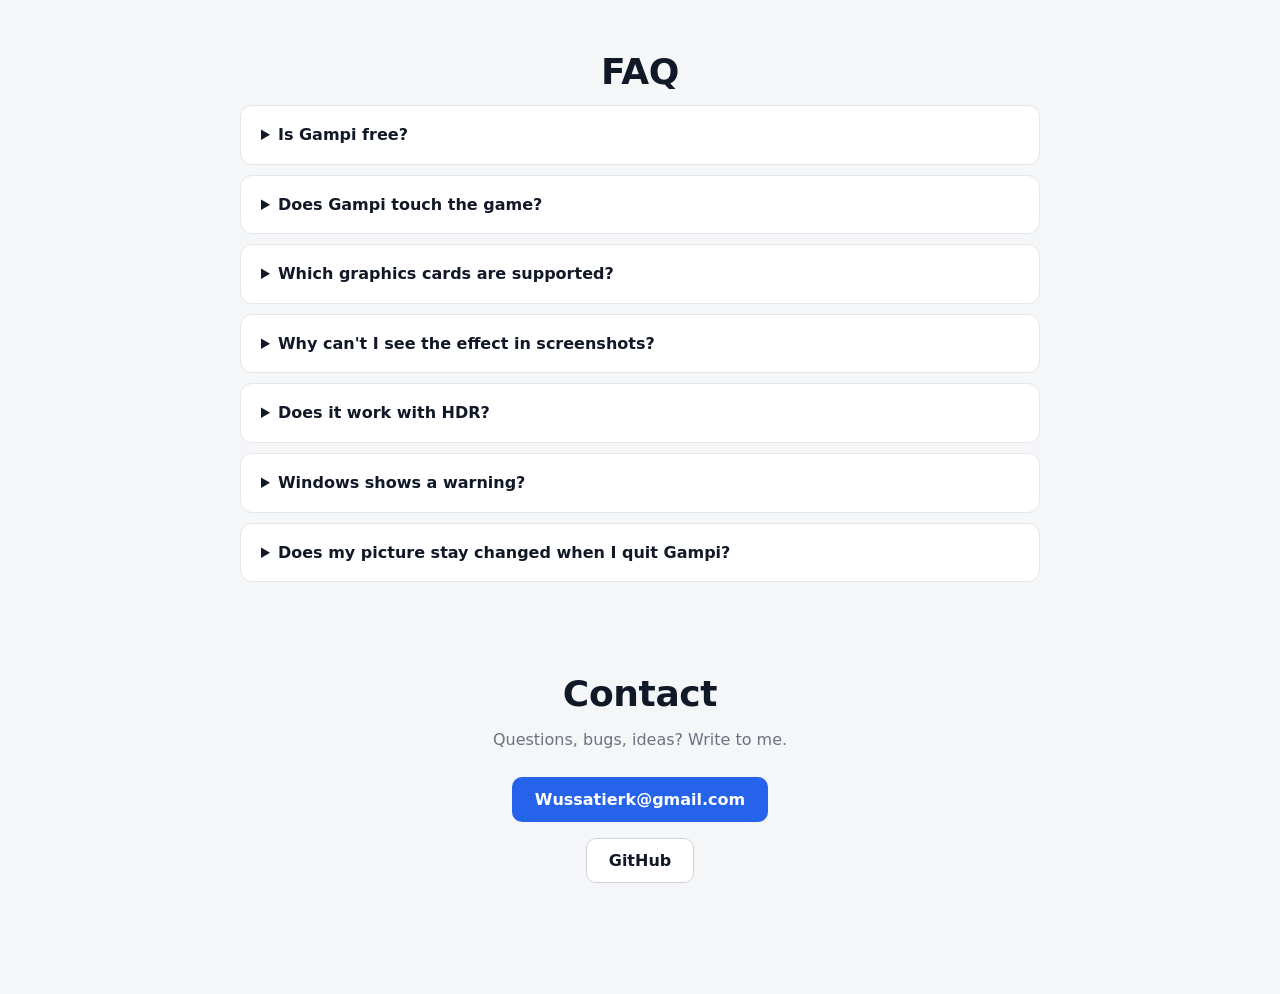
==== commit 7d4f3e09: "Add files via upload" ====
--- a/index.html
+++ b/index.html
@@ -141,7 +141,7 @@
           <div class="fix__problem">
             <span class="fix__label"><span lang="de">Problem</span><span lang="en">Problem</span></span>
             <h3><span lang="de">Gegner verschwinden im Schatten</span><span lang="en">Enemies vanish in the shadows</span></h3>
-            <p><span lang="de">Drehst du die Helligkeit hoch, wird das ganze Bild heller: Schwarz wird grau, der Kontrast geht verloren – und der Gegner hebt sich trotzdem kaum ab.</span><span lang="en">Turn up the brightness and the whole picture gets lighter: black turns grey, contrast is lost – and the enemy still barely stands out.</span></p>
+            <p><span lang="de">Drehst du die Helligkeit hoch, wird das ganze Bild heller und wirkt blass und milchig – und der Gegner hebt sich trotzdem kaum ab.</span><span lang="en">Turn up the brightness and the whole picture gets lighter and looks pale and washed out – and the enemy still barely stands out.</span></p>
           </div>
           <div class="fix__arrow" aria-hidden="true">→</div>
           <div class="fix__solution">
--- a/assets/css/components.css
+++ b/assets/css/components.css
@@ -94,15 +94,35 @@
 .versus__table thead .versus__gampi { color: var(--color-accent); font-size: 16px; }
 .versus__footnote { font-size: 13px; color: var(--color-muted); text-align: center; margin: 12px 0 0; }
 
-/* Nummerierte Schritte */
-.steps { counter-reset: step; list-style: none; margin: 40px 0 0; padding: 0; }
-.steps .card { position: relative; padding-top: 28px; }
-.steps .card::before {
-  counter-increment: step; content: counter(step);
-  position: absolute; top: -16px; left: 24px;
-  width: 32px; height: 32px; border-radius: 50%;
-  background: var(--color-accent); color: #fff; font-weight: 700;
-  display: grid; place-items: center;
+/* ---- Schritte mit App-Screenshots ("So funktioniert's") ----------------- */
+.showcase {
+  display: grid; gap: 28px; align-items: start;
+  grid-template-columns: minmax(0, 340px) minmax(0, 1fr);
+}
+.showcase__tabs { display: grid; gap: 10px; }
+.showcase__tab {
+  display: flex; gap: 14px; align-items: flex-start; text-align: left;
+  padding: 16px 18px; border-radius: var(--radius);
+  border: 1px solid var(--color-border); background: var(--color-bg);
+  font: inherit; color: var(--color-muted); font-size: 15px; cursor: pointer;
+}
+.showcase__tab:hover { border-color: var(--color-border-strong); }
+.showcase__tab[aria-selected="true"] { background: var(--color-accent-soft); border-color: var(--color-accent); }
+.showcase__tab:focus-visible { outline: 3px solid var(--color-accent); outline-offset: 2px; }
+.showcase__num {
+  flex: none; width: 30px; height: 30px; border-radius: 50%;
+  display: grid; place-items: center; font-weight: 700;
+  background: var(--color-border); color: var(--color-text);
+}
+.showcase__tab[aria-selected="true"] .showcase__num { background: var(--color-accent); color: #fff; }
+.showcase__text strong { display: block; color: var(--color-text); font-size: 16px; margin-bottom: 2px; }
+.showcase__done { margin: 6px 4px 0; font-weight: 600; color: var(--color-text); }
+.showcase__panel img {
+  display: block; width: 100%; height: auto;
+  border-radius: var(--radius-sm); box-shadow: var(--shadow-card);
+}
+@media (max-width: 860px) {
+  .showcase { grid-template-columns: 1fr; }
 }
 
 /* ---- Hinweis ------------------------------------------------------------ */
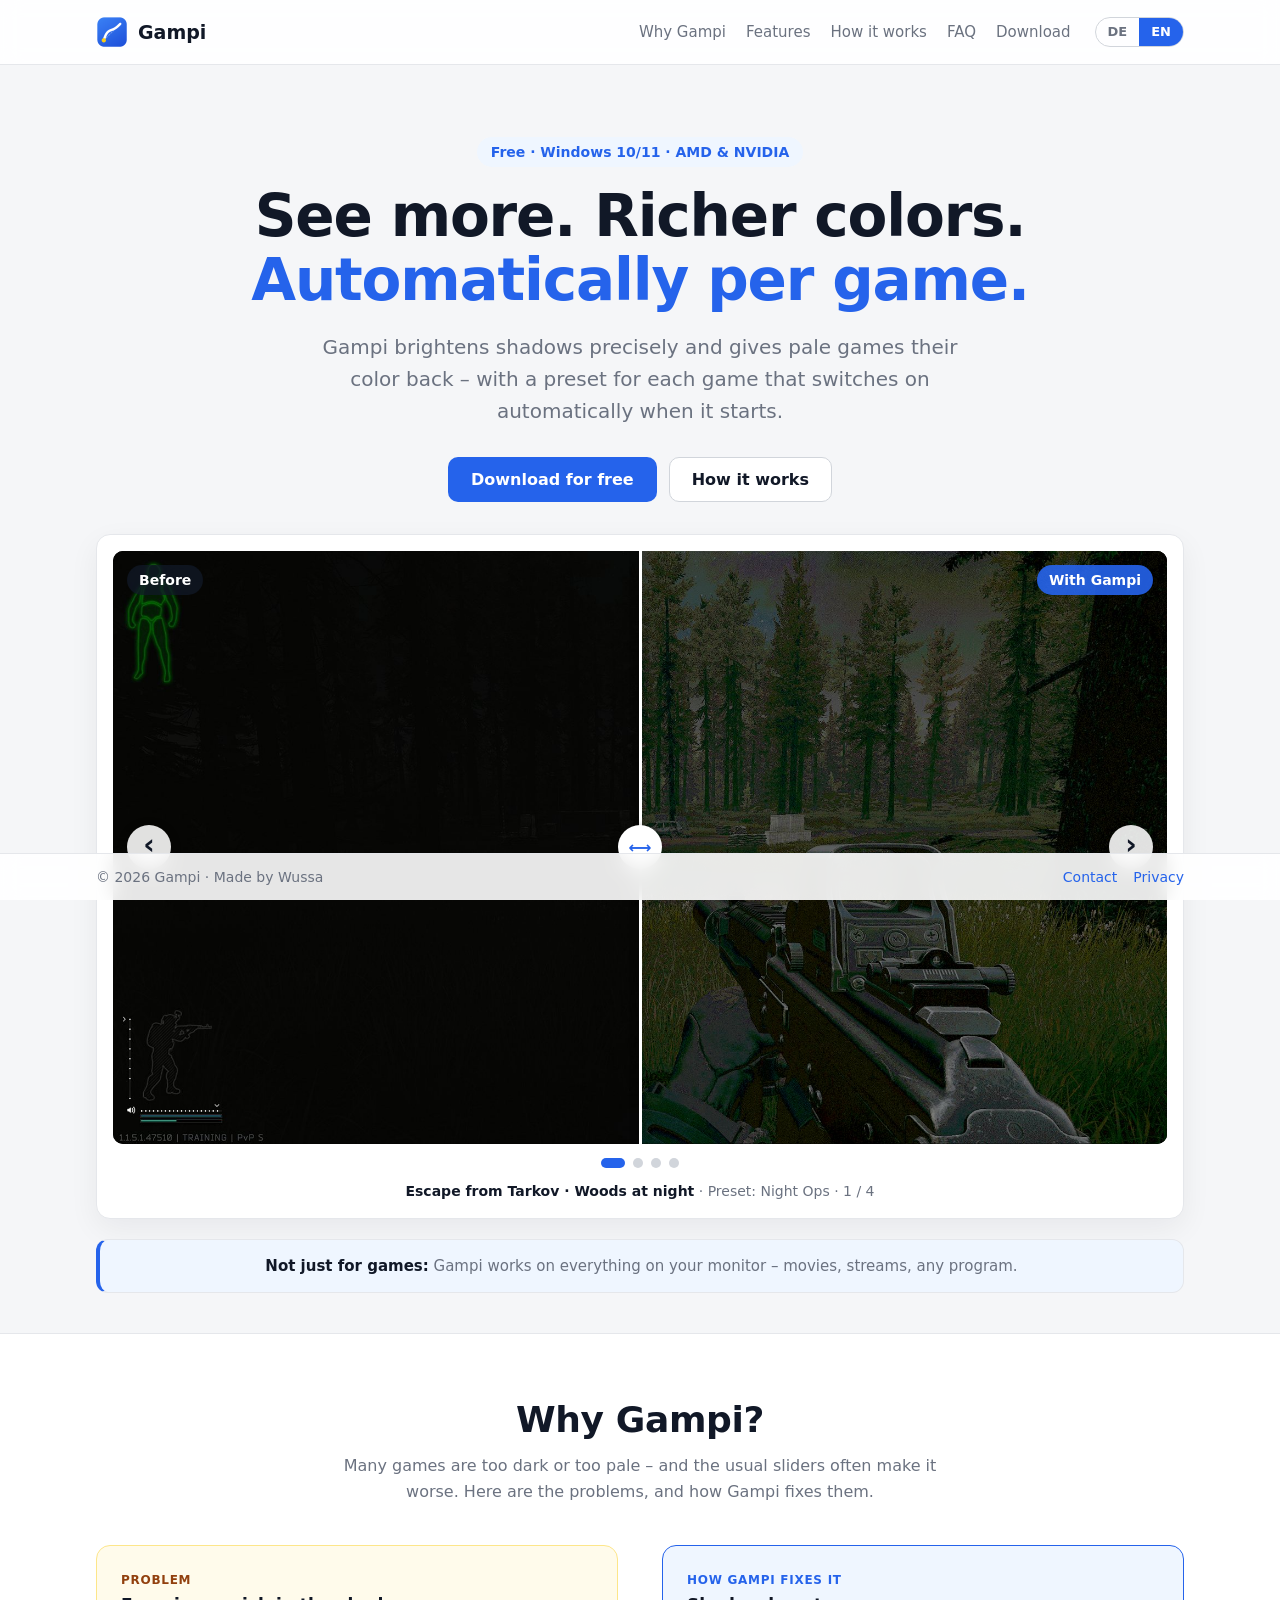
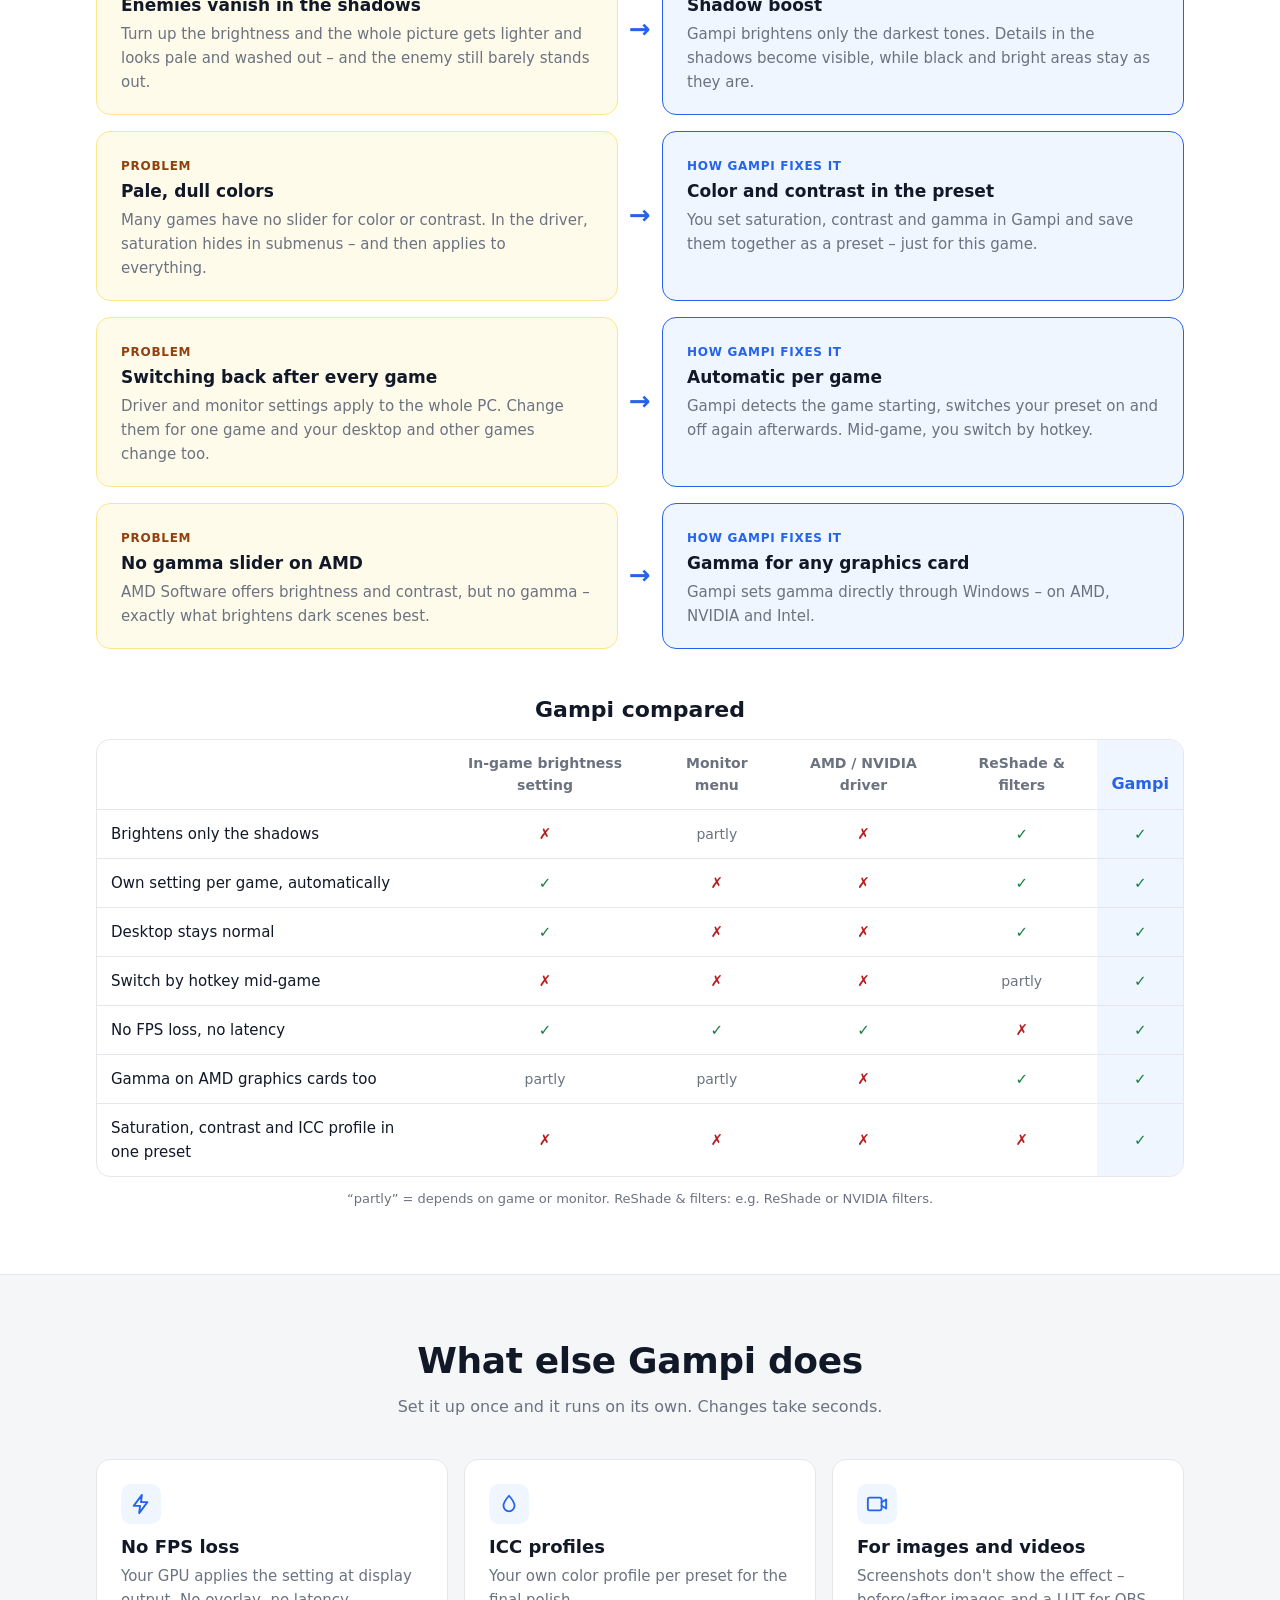
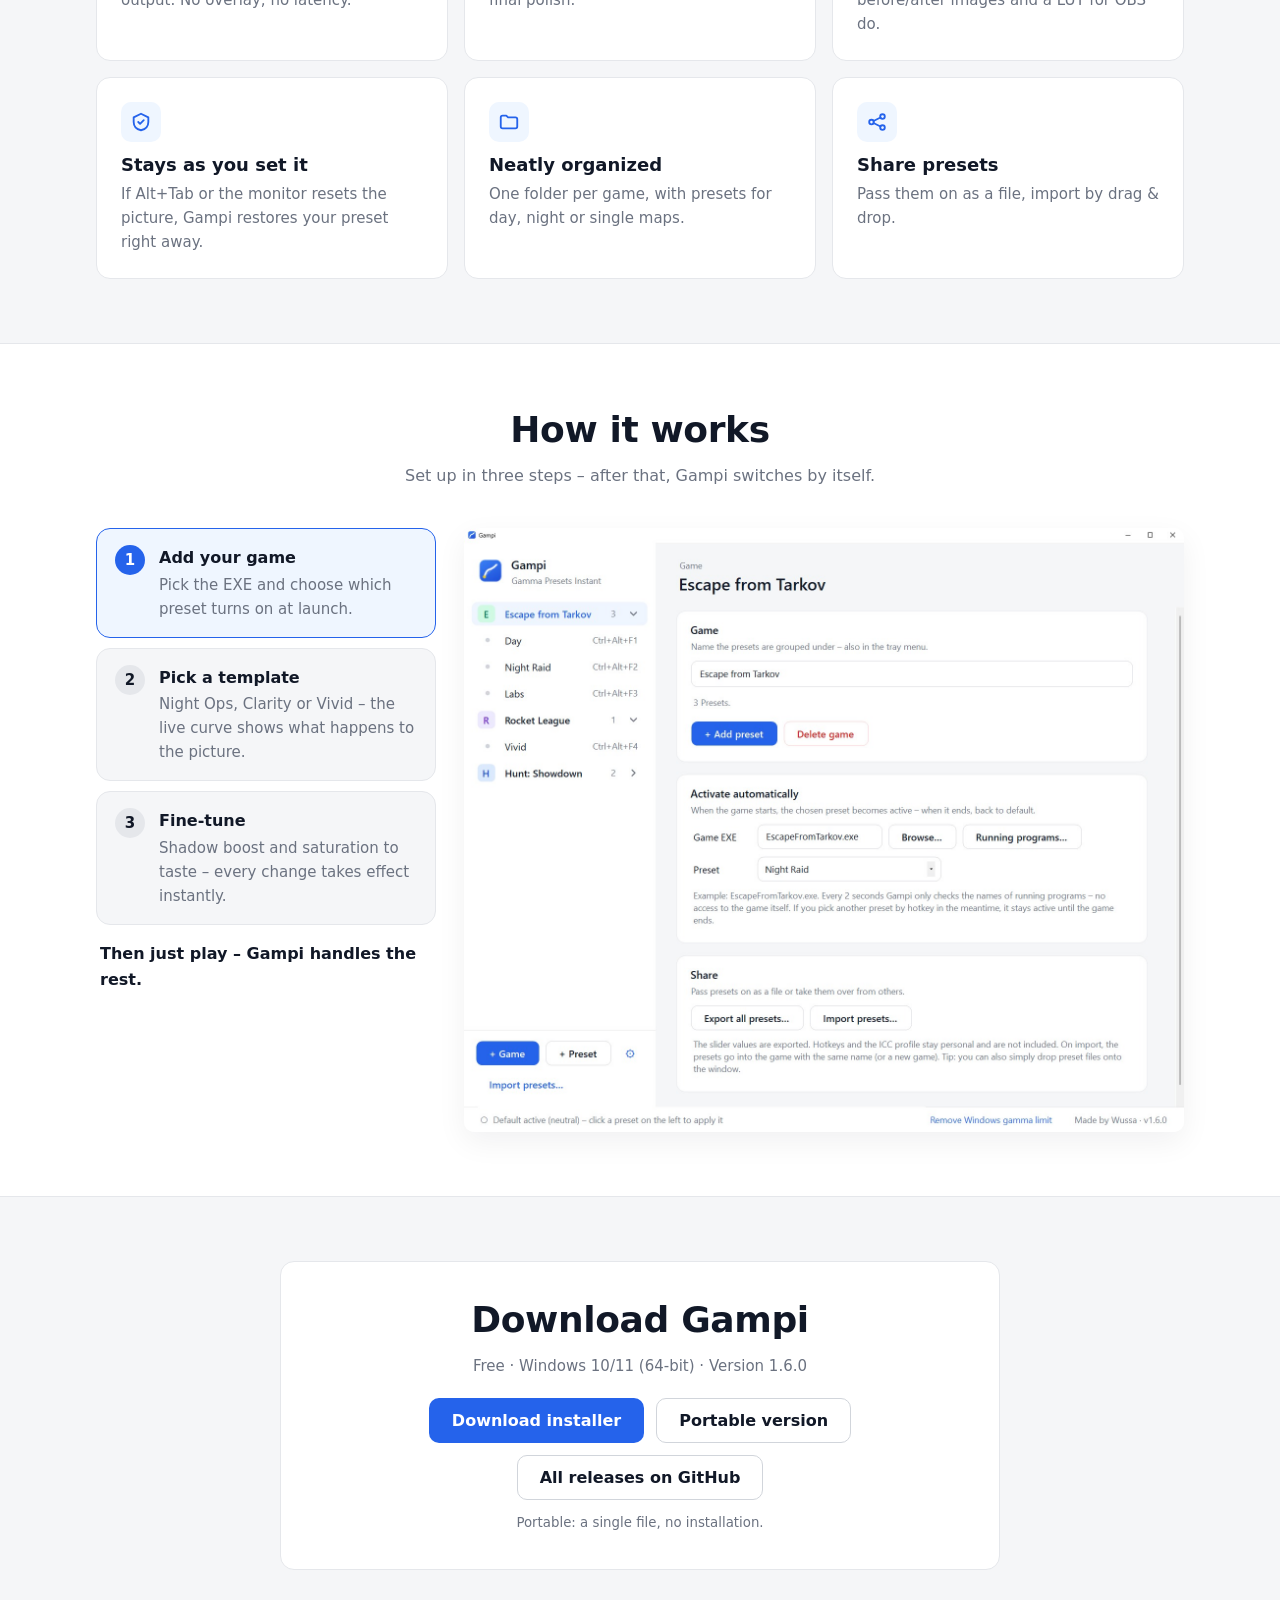
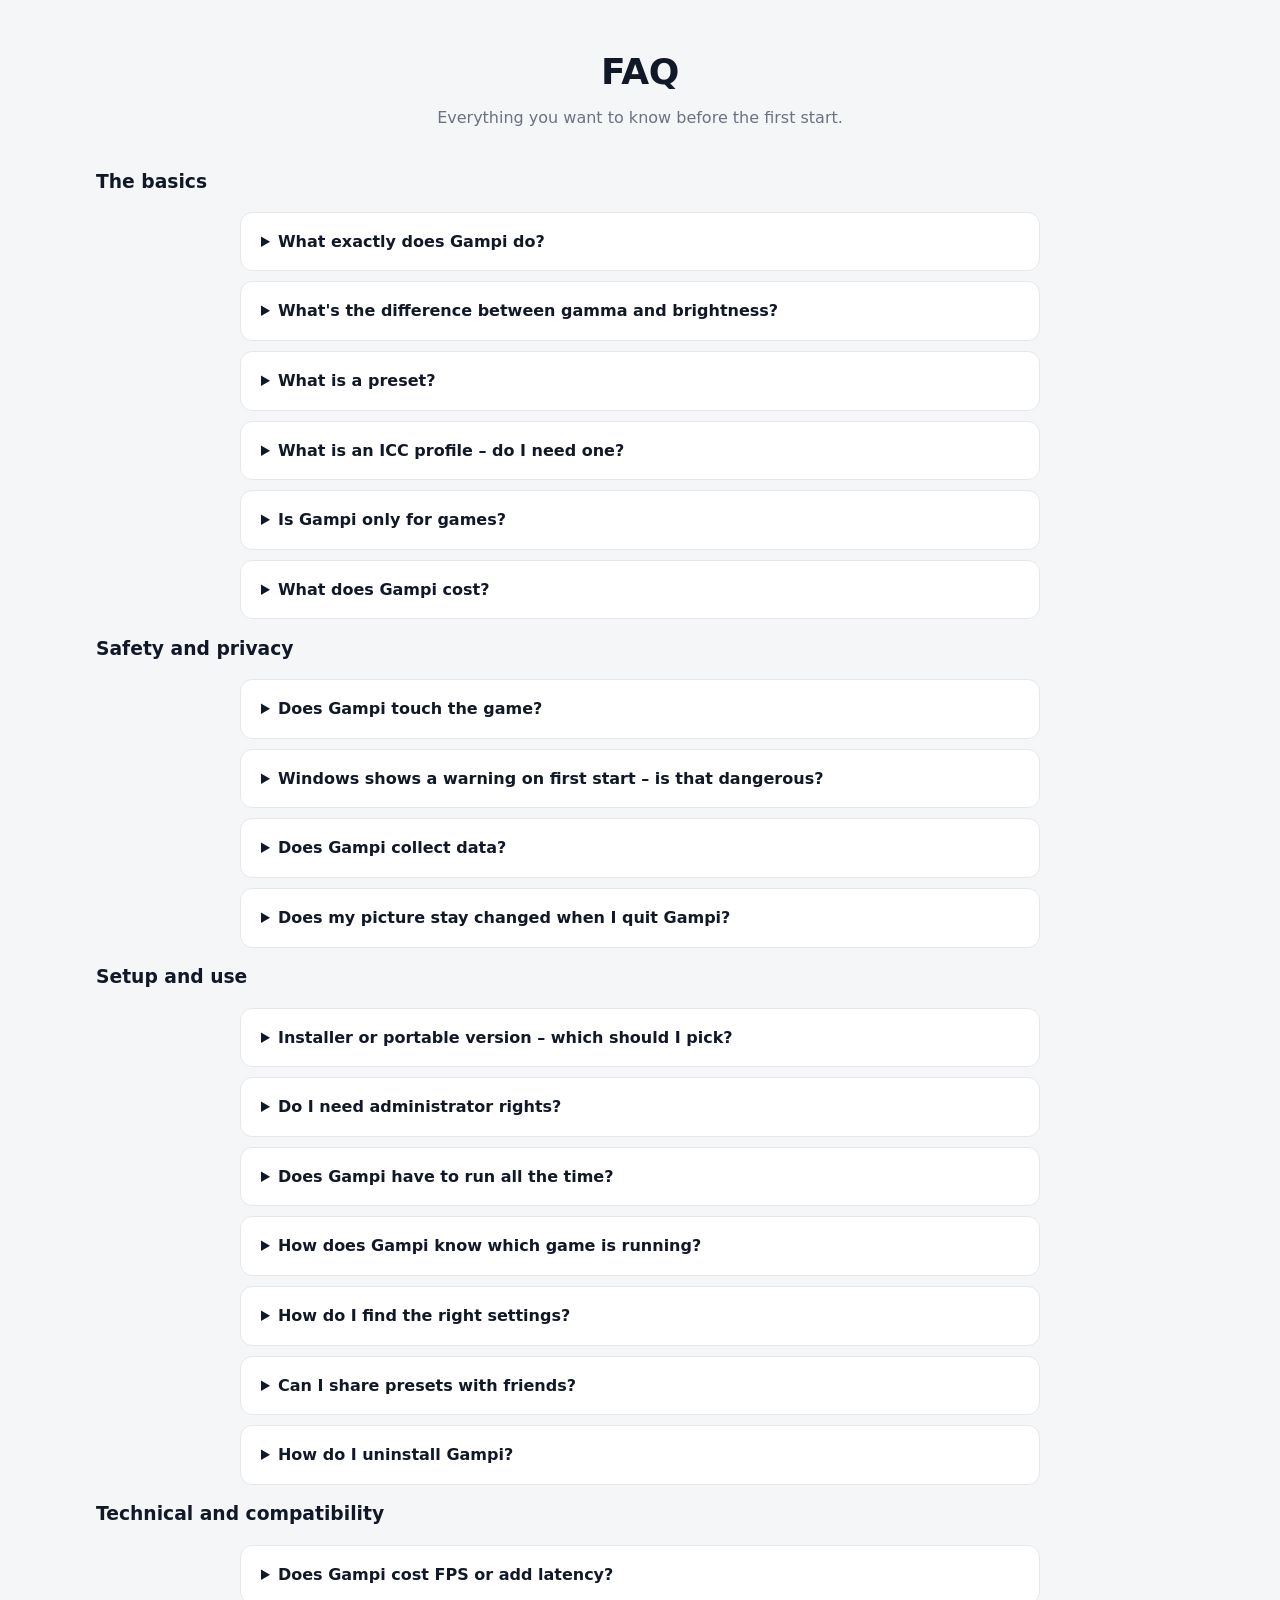
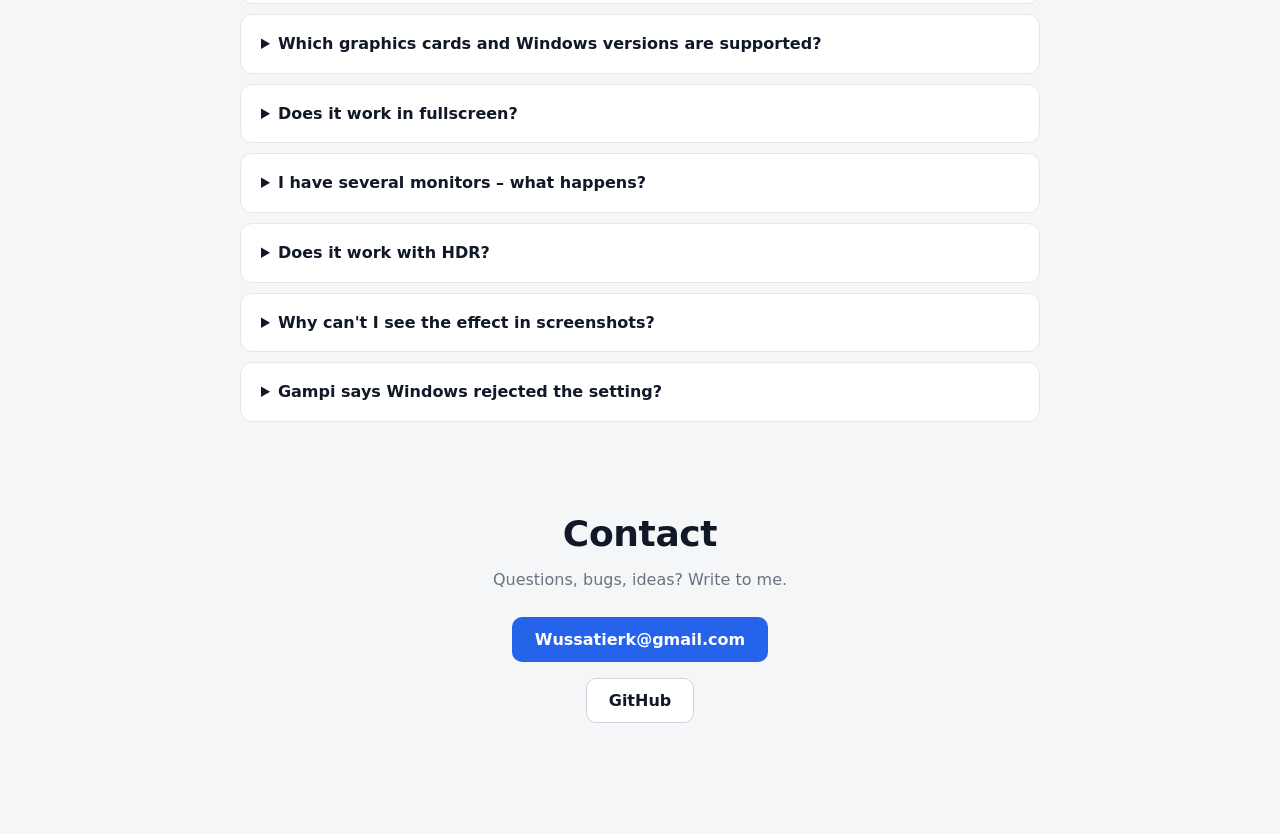
==== commit a9cad37e: "Add files via upload" ====
--- a/index.html
+++ b/index.html
@@ -385,38 +385,129 @@
     </div>
   </section>
 
-  <!-- ===== FAQ ===== -->
+  <!-- ===== FAQ: Fragen von jemandem, der Gampi zum ersten Mal sieht ===== -->
   <section class="section section--tight faq" id="faq" aria-labelledby="faq-title">
     <div class="container">
       <h2 class="section__title" id="faq-title">FAQ</h2>
-      <details>
-        <summary><span lang="de">Ist Gampi kostenlos?</span><span lang="en">Is Gampi free?</span></summary>
-        <p><span lang="de">Ja. Kein Konto, keine Werbung, keine Datensammlung.</span><span lang="en">Yes. No account, no ads, no data collection.</span></p>
-      </details>
-      <details>
-        <summary><span lang="de">Greift Gampi ins Spiel ein?</span><span lang="en">Does Gampi touch the game?</span></summary>
-        <p><span lang="de">Nein. Gampi nutzt nur Windows- und Treiberfunktionen: kein Code im Spiel, kein Zugriff auf Spielspeicher, kein Overlay.</span><span lang="en">No. Gampi only uses Windows and driver functions: no code in the game, no access to game memory, no overlay.</span></p>
-      </details>
-      <details>
-        <summary><span lang="de">Welche Grafikkarten werden unterstützt?</span><span lang="en">Which graphics cards are supported?</span></summary>
-        <p><span lang="de">Alle. Nur die Sättigung braucht eine AMD- oder NVIDIA-Karte.</span><span lang="en">All of them. Only saturation needs an AMD or NVIDIA card.</span></p>
-      </details>
-      <details>
-        <summary><span lang="de">Warum sehe ich den Effekt nicht auf Screenshots?</span><span lang="en">Why can't I see the effect in screenshots?</span></summary>
-        <p><span lang="de">Die Grafikkarte wendet ihn erst bei der Ausgabe an den Monitor an – Screenshots entstehen vorher.</span><span lang="en">The GPU applies it only when sending the picture to the monitor – screenshots are taken before that.</span></p>
-      </details>
-      <details>
-        <summary><span lang="de">Funktioniert das mit HDR?</span><span lang="en">Does it work with HDR?</span></summary>
-        <p><span lang="de">Teilweise: Unter HDR ignoriert Windows die Gamma-Kurve, die Sättigung funktioniert weiterhin.</span><span lang="en">Partly: with HDR on, Windows ignores the gamma curve; saturation still works.</span></p>
-      </details>
-      <details>
-        <summary><span lang="de">Windows warnt beim Start?</span><span lang="en">Windows shows a warning?</span></summary>
-        <p><span lang="de">Normal bei neuen Programmen: „Weitere Informationen“ → „Trotzdem ausführen“.</span><span lang="en">Normal for new programs: “More info” → “Run anyway”.</span></p>
-      </details>
-      <details>
-        <summary><span lang="de">Bleibt mein Bild verstellt, wenn ich Gampi beende?</span><span lang="en">Does my picture stay changed when I quit Gampi?</span></summary>
-        <p><span lang="de">Nein. Beim Beenden setzt Gampi alles auf Standard zurück.</span><span lang="en">No. When you quit, Gampi resets everything to default.</span></p>
-      </details>
+      <p class="section__lead">
+        <span lang="de">Alles, was du vor dem ersten Start wissen willst.</span>
+        <span lang="en">Everything you want to know before the first start.</span>
+      </p>
+      <div class="faq__groups">
+
+        <div class="faq__group">
+          <h3 class="faq__heading"><span lang="de">Grundlagen</span><span lang="en">The basics</span></h3>
+          <details>
+            <summary><span lang="de">Was macht Gampi genau?</span><span lang="en">What exactly does Gampi do?</span></summary>
+            <p><span lang="de">Gampi ist ein kleines Windows-Programm, das das Bild deines Monitors anpasst: Gamma, Helligkeit, Kontrast und Sättigung. Die Einstellungen speicherst du als Preset pro Spiel, und Gampi schaltet sie beim Spielstart automatisch ein und danach wieder aus.</span><span lang="en">Gampi is a small Windows program that adjusts your monitor's picture: gamma, brightness, contrast and saturation. You save the settings as a preset per game, and Gampi switches them on automatically when the game starts and off again afterwards.</span></p>
+          </details>
+          <details>
+            <summary><span lang="de">Was ist der Unterschied zwischen Gamma und Helligkeit?</span><span lang="en">What's the difference between gamma and brightness?</span></summary>
+            <p><span lang="de">Helligkeit macht alle Bereiche gleich viel heller – das Bild wirkt dadurch schnell blass. Gamma hellt vor allem die dunklen und mittleren Töne auf, helle Bereiche bleiben fast gleich. Der Schatten-Boost von Gampi geht noch weiter und hebt nur die dunkelsten Stellen an.</span><span lang="en">Brightness makes all areas equally lighter – which quickly makes the picture look pale. Gamma mainly lifts the dark and middle tones, while bright areas stay almost the same. Gampi's shadow boost goes further and lifts only the darkest spots.</span></p>
+          </details>
+          <details>
+            <summary><span lang="de">Was ist ein Preset?</span><span lang="en">What is a preset?</span></summary>
+            <p><span lang="de">Eine gespeicherte Kombination aus allen Einstellungen, zum Beispiel „Nacht“ oder „Labs“. Pro Spiel kannst du beliebig viele anlegen und per Hotkey oder Klick wechseln.</span><span lang="en">A saved combination of all settings, for example “Night” or “Labs”. You can create as many per game as you like and switch by hotkey or click.</span></p>
+          </details>
+          <details>
+            <summary><span lang="de">Was ist ein ICC-Profil – brauche ich das?</span><span lang="en">What is an ICC profile – do I need one?</span></summary>
+            <p><span lang="de">Ein ICC-Profil ist eine Datei, die beschreibt, wie dein Monitor Farben darstellt – oft vom Hersteller oder aus einer Kalibrierung. Das ist optional: Die meisten kommen ohne aus. Wer eins hat, kann es einem Preset zuordnen.</span><span lang="en">An ICC profile is a file that describes how your monitor displays colors – often from the manufacturer or a calibration. It's optional: most people don't need one. If you have one, you can assign it to a preset.</span></p>
+          </details>
+          <details>
+            <summary><span lang="de">Ist Gampi nur für Spiele?</span><span lang="en">Is Gampi only for games?</span></summary>
+            <p><span lang="de">Nein. Die Einstellungen wirken auf alles, was dein Monitor zeigt. Du kannst statt eines Spiels jedes Programm anlegen, etwa einen Videoplayer oder den Browser.</span><span lang="en">No. The settings apply to everything your monitor shows. Instead of a game, you can add any program, such as a video player or the browser.</span></p>
+          </details>
+          <details>
+            <summary><span lang="de">Was kostet Gampi?</span><span lang="en">What does Gampi cost?</span></summary>
+            <p><span lang="de">Nichts. Kein Abo, kein Konto, keine Werbung.</span><span lang="en">Nothing. No subscription, no account, no ads.</span></p>
+          </details>
+        </div>
+
+        <div class="faq__group">
+          <h3 class="faq__heading"><span lang="de">Sicherheit und Datenschutz</span><span lang="en">Safety and privacy</span></h3>
+          <details>
+            <summary><span lang="de">Greift Gampi ins Spiel ein?</span><span lang="en">Does Gampi touch the game?</span></summary>
+            <p><span lang="de">Nein. Gampi ändert nur die Bildausgabe deiner Grafikkarte – so wie die Farbeinstellungen im Treiber oder am Monitor. Es läuft kein Code im Spiel, Gampi liest keinen Spielspeicher und zeichnet kein Overlay.</span><span lang="en">No. Gampi only changes your graphics card's display output – like the color settings in the driver or on the monitor. No code runs in the game, Gampi reads no game memory and draws no overlay.</span></p>
+          </details>
+          <details>
+            <summary><span lang="de">Windows warnt beim ersten Start – ist das gefährlich?</span><span lang="en">Windows shows a warning on first start – is that dangerous?</span></summary>
+            <p><span lang="de">Windows zeigt diese Warnung bei neuen Programmen, die noch wenig verbreitet sind. Über „Weitere Informationen“ → „Trotzdem ausführen“ startet Gampi. Lade Gampi nur über diese Seite oder GitHub herunter.</span><span lang="en">Windows shows this warning for new programs that aren't widely used yet. Click “More info” → “Run anyway” to start Gampi. Only download Gampi from this site or GitHub.</span></p>
+          </details>
+          <details>
+            <summary><span lang="de">Sammelt Gampi Daten?</span><span lang="en">Does Gampi collect data?</span></summary>
+            <p><span lang="de">Nein. Gampi baut keine Internetverbindung auf. Deine Presets liegen nur auf deinem PC.</span><span lang="en">No. Gampi doesn't connect to the internet. Your presets stay on your PC.</span></p>
+          </details>
+          <details>
+            <summary><span lang="de">Bleibt mein Bild verstellt, wenn ich Gampi beende?</span><span lang="en">Does my picture stay changed when I quit Gampi?</span></summary>
+            <p><span lang="de">Nein. Beim Beenden, beim Abmelden und beim nächsten Start setzt Gampi alles auf Standard zurück. Sollte doch einmal etwas hängen bleiben: Gampi einfach neu starten.</span><span lang="en">No. When you quit, sign out and on the next start, Gampi resets everything to default. If something ever does stick: simply restart Gampi.</span></p>
+          </details>
+        </div>
+
+        <div class="faq__group">
+          <h3 class="faq__heading"><span lang="de">Einrichtung und Nutzung</span><span lang="en">Setup and use</span></h3>
+          <details>
+            <summary><span lang="de">Installer oder portable Version – was soll ich nehmen?</span><span lang="en">Installer or portable version – which should I pick?</span></summary>
+            <p><span lang="de">Der Installer legt einen Startmenü-Eintrag an, bietet Autostart an und lässt sich über die Windows-Einstellungen deinstallieren. Die portable Version ist eine einzelne Datei ohne Installation – praktisch zum Ausprobieren. Beide können dasselbe.</span><span lang="en">The installer adds a Start menu entry, offers autostart and can be uninstalled via Windows settings. The portable version is a single file without installation – handy for trying it out. Both do the same.</span></p>
+          </details>
+          <details>
+            <summary><span lang="de">Brauche ich Administratorrechte?</span><span lang="en">Do I need administrator rights?</span></summary>
+            <p><span lang="de">Nein. Nur in zwei Sonderfällen kann Windows einmal nachfragen: wenn du das Windows-Gamma-Limit aufhebst und wenn du zum ersten Mal ein ICC-Profil hinterlegst.</span><span lang="en">No. Windows may ask once in two special cases: when you remove the Windows gamma limit and when you assign an ICC profile for the first time.</span></p>
+          </details>
+          <details>
+            <summary><span lang="de">Muss Gampi die ganze Zeit laufen?</span><span lang="en">Does Gampi have to run all the time?</span></summary>
+            <p><span lang="de">Für das automatische Umschalten ja. Gampi läuft dann unauffällig im Infobereich der Taskleiste und braucht kaum Leistung. Mit Autostart startet es direkt beim Anmelden.</span><span lang="en">For automatic switching, yes. Gampi then runs quietly in the taskbar's notification area and uses hardly any resources. With autostart, it starts right when you sign in.</span></p>
+          </details>
+          <details>
+            <summary><span lang="de">Woher weiß Gampi, welches Spiel läuft?</span><span lang="en">How does Gampi know which game is running?</span></summary>
+            <p><span lang="de">Du hinterlegst beim Spiel die EXE-Datei, zum Beispiel „EscapeFromTarkov.exe“ – oder wählst sie aus den laufenden Programmen aus. Gampi prüft alle zwei Sekunden nur die Namen der laufenden Programme.</span><span lang="en">You set the game's EXE file, for example “EscapeFromTarkov.exe” – or pick it from the running programs. Every two seconds, Gampi checks only the names of running programs.</span></p>
+          </details>
+          <details>
+            <summary><span lang="de">Wie finde ich die richtigen Einstellungen?</span><span lang="en">How do I find the right settings?</span></summary>
+            <p><span lang="de">Am einfachsten mit einer Vorlage: Night Ops für dunkle Spiele, Clarity für ein klareres Bild, Vivid für mehr Farbe. Danach nach Geschmack nachregeln – jede Änderung wirkt sofort. Gampi kann auch einen Screenshot deines Spiels analysieren und Werte vorschlagen. Ein Doppelklick setzt einen Regler zurück.</span><span lang="en">The easiest way is a template: Night Ops for dark games, Clarity for a clearer picture, Vivid for more color. Then adjust to taste – every change takes effect instantly. Gampi can also analyze a screenshot of your game and suggest values. A double-click resets a slider.</span></p>
+          </details>
+          <details>
+            <summary><span lang="de">Kann ich Presets mit Freunden teilen?</span><span lang="en">Can I share presets with friends?</span></summary>
+            <p><span lang="de">Ja. Exportiere ein Preset als Datei; deine Freunde ziehen sie einfach ins Gampi-Fenster. Hotkeys und ICC-Profile bleiben dabei persönlich und werden nicht mitgegeben.</span><span lang="en">Yes. Export a preset as a file; your friends simply drag it into the Gampi window. Hotkeys and ICC profiles stay personal and aren't included.</span></p>
+          </details>
+          <details>
+            <summary><span lang="de">Wie deinstalliere ich Gampi?</span><span lang="en">How do I uninstall Gampi?</span></summary>
+            <p><span lang="de">Installer-Version: über Windows-Einstellungen → Apps. Portable Version: Datei löschen. Deine Presets liegen unter <code>%AppData%\Gampi</code> – den Ordner kannst du ebenfalls löschen.</span><span lang="en">Installer version: via Windows Settings → Apps. Portable version: delete the file. Your presets are stored in <code>%AppData%\Gampi</code> – you can delete that folder too.</span></p>
+          </details>
+        </div>
+
+        <div class="faq__group">
+          <h3 class="faq__heading"><span lang="de">Technik und Kompatibilität</span><span lang="en">Technical and compatibility</span></h3>
+          <details>
+            <summary><span lang="de">Kostet Gampi FPS oder erhöht es die Latenz?</span><span lang="en">Does Gampi cost FPS or add latency?</span></summary>
+            <p><span lang="de">Nein. Die Grafikkarte wendet die Einstellung über eine eingebaute Tabelle an, wenn sie das Bild an den Monitor schickt. Es gibt kein Overlay und keinen Filter, der jedes Bild nachbearbeitet.</span><span lang="en">No. The graphics card applies the setting through a built-in table when it sends the picture to the monitor. There's no overlay and no filter processing every frame.</span></p>
+          </details>
+          <details>
+            <summary><span lang="de">Welche Grafikkarten und Windows-Versionen werden unterstützt?</span><span lang="en">Which graphics cards and Windows versions are supported?</span></summary>
+            <p><span lang="de">Windows 10 und 11 (64 Bit) mit jeder Grafikkarte. Nur die Sättigung braucht eine AMD- oder NVIDIA-Karte. Zusätzliche Software wie .NET musst du nicht installieren.</span><span lang="en">Windows 10 and 11 (64-bit) with any graphics card. Only saturation needs an AMD or NVIDIA card. You don't need to install extra software such as .NET.</span></p>
+          </details>
+          <details>
+            <summary><span lang="de">Funktioniert das im Vollbild?</span><span lang="en">Does it work in fullscreen?</span></summary>
+            <p><span lang="de">Ja. Manche Spiele setzen das Bild beim Vollbild-Wechsel oder nach Alt+Tab zurück – Gampi merkt das und stellt dein Preset sofort wieder her.</span><span lang="en">Yes. Some games reset the picture when switching to fullscreen or after Alt+Tab – Gampi notices and restores your preset right away.</span></p>
+          </details>
+          <details>
+            <summary><span lang="de">Ich habe mehrere Monitore – was passiert?</span><span lang="en">I have several monitors – what happens?</span></summary>
+            <p><span lang="de">Gampi wirkt auf den Hauptbildschirm. Welcher das ist, legst du in Windows unter Einstellungen → System → Anzeige fest. Die anderen Monitore bleiben unverändert.</span><span lang="en">Gampi works on the primary display. You choose which one that is in Windows under Settings → System → Display. The other monitors stay unchanged.</span></p>
+          </details>
+          <details>
+            <summary><span lang="de">Funktioniert das mit HDR?</span><span lang="en">Does it work with HDR?</span></summary>
+            <p><span lang="de">Teilweise. Ist HDR an, ignoriert Windows die Gamma-Einstellungen; die Sättigung funktioniert weiterhin. Gampi weist dich darauf hin. HDR schaltest du mit Win + Alt + B ein und aus.</span><span lang="en">Partly. With HDR on, Windows ignores the gamma settings; saturation still works. Gampi lets you know. Toggle HDR with Win + Alt + B.</span></p>
+          </details>
+          <details>
+            <summary><span lang="de">Warum sehe ich den Effekt nicht auf Screenshots?</span><span lang="en">Why can't I see the effect in screenshots?</span></summary>
+            <p><span lang="de">Die Grafikkarte wendet ihn erst bei der Ausgabe an den Monitor an – Screenshots und Aufnahmen entstehen vorher. Mit der Vorher/Nachher-Funktion und der LUT für OBS kannst du ihn trotzdem zeigen.</span><span lang="en">The graphics card applies it only when sending the picture to the monitor – screenshots and recordings are taken before that. With the before/after feature and the LUT for OBS you can still show it.</span></p>
+          </details>
+          <details>
+            <summary><span lang="de">Gampi meldet, dass Windows die Einstellung ablehnt?</span><span lang="en">Gampi says Windows rejected the setting?</span></summary>
+            <p><span lang="de">Windows blockiert sehr starke Anpassungen standardmäßig. Klicke in Gampi unten auf „Windows-Gamma-Limit aufheben“ und bestätige einmal mit Administratorrechten. Falls es danach noch nicht klappt, einmal ab- und wieder anmelden.</span><span lang="en">Windows blocks very strong adjustments by default. Click “Remove Windows gamma limit” at the bottom of Gampi and confirm once with administrator rights. If it still doesn't work, sign out and back in once.</span></p>
+          </details>
+        </div>
+
+      </div>
     </div>
   </section>
 
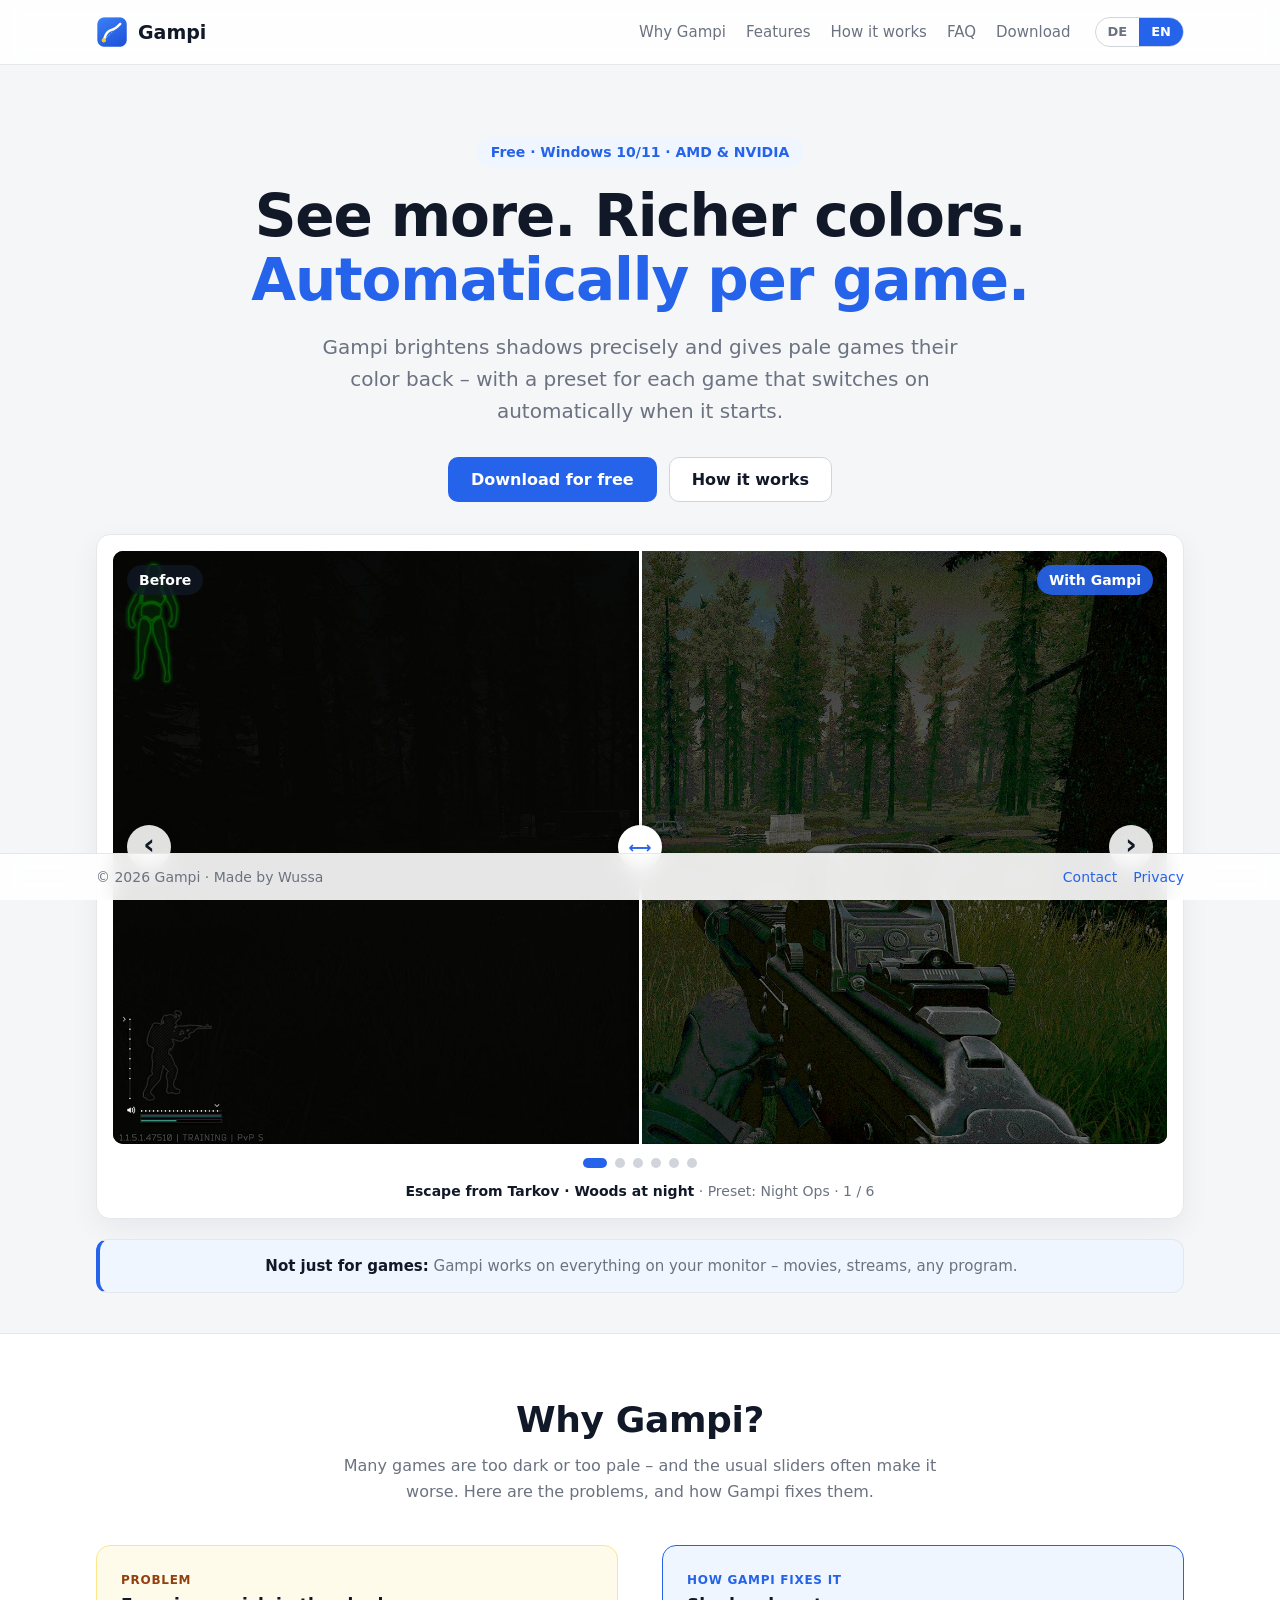
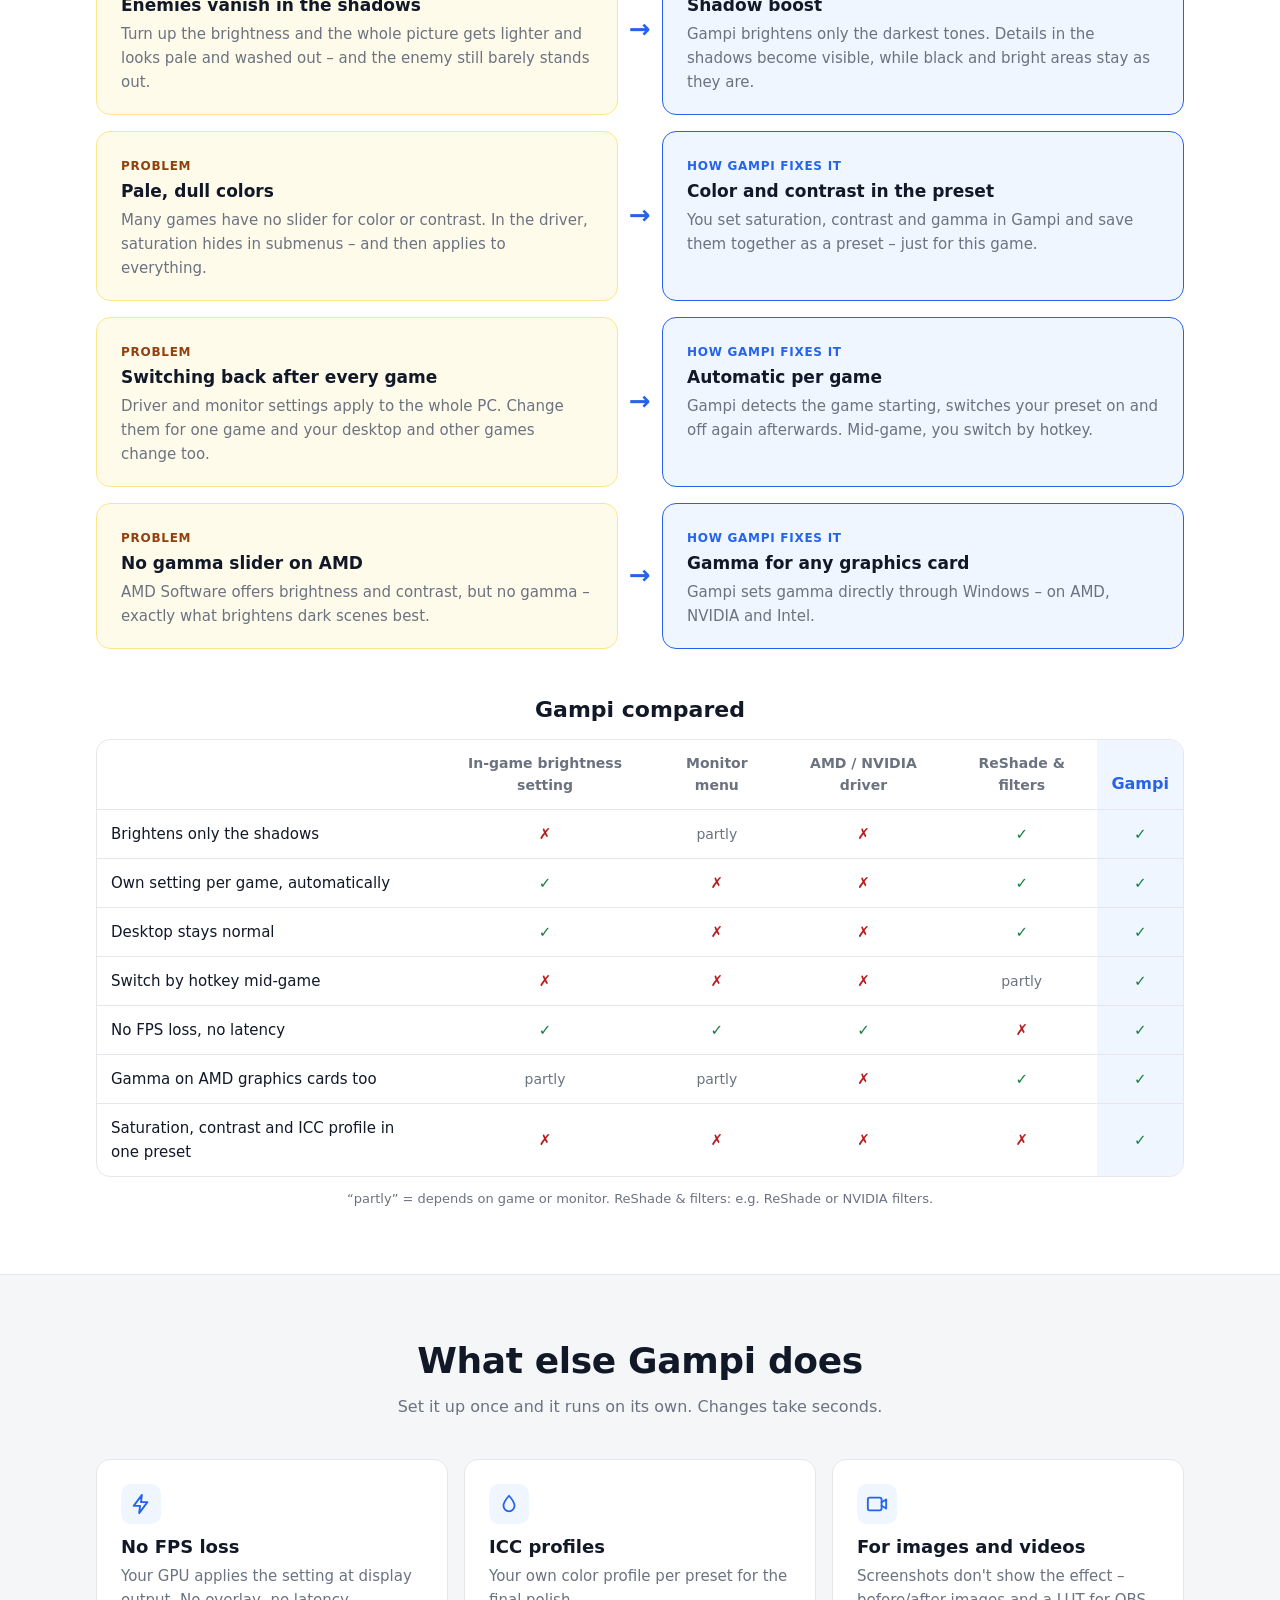
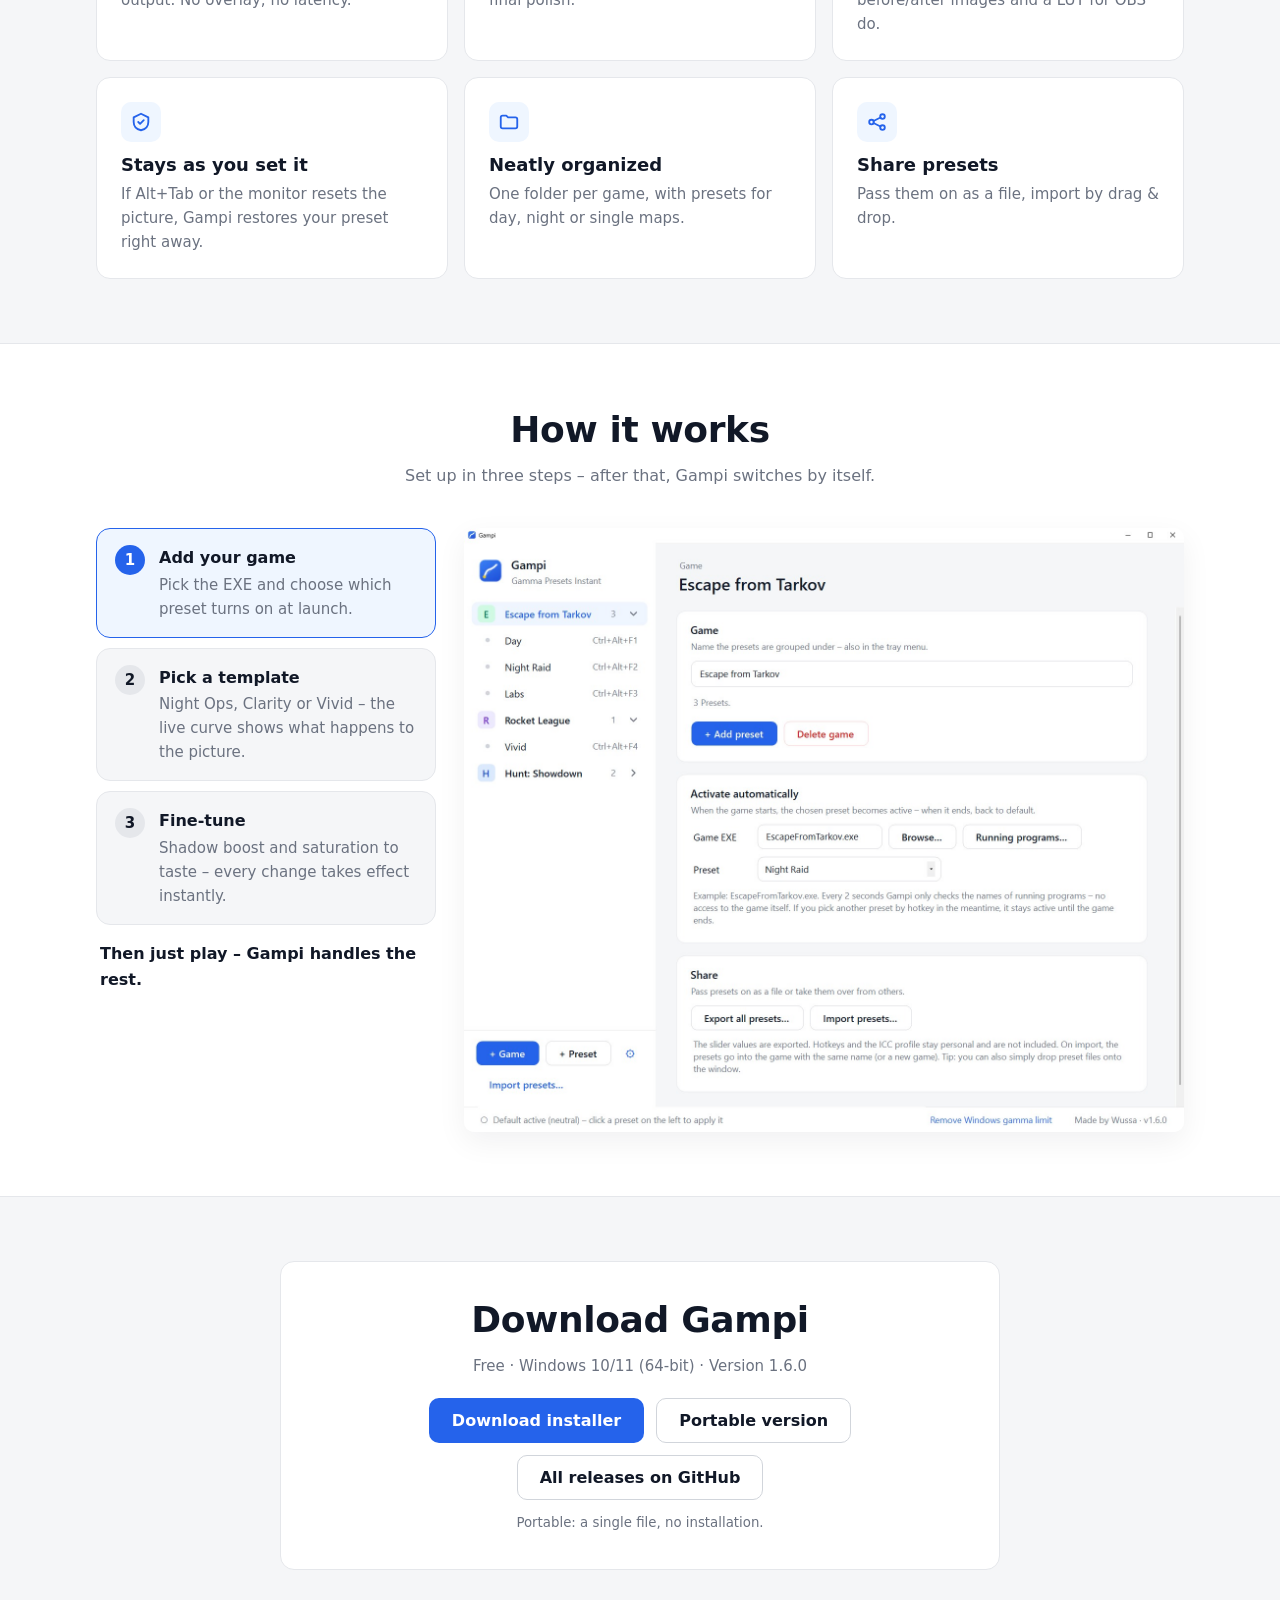
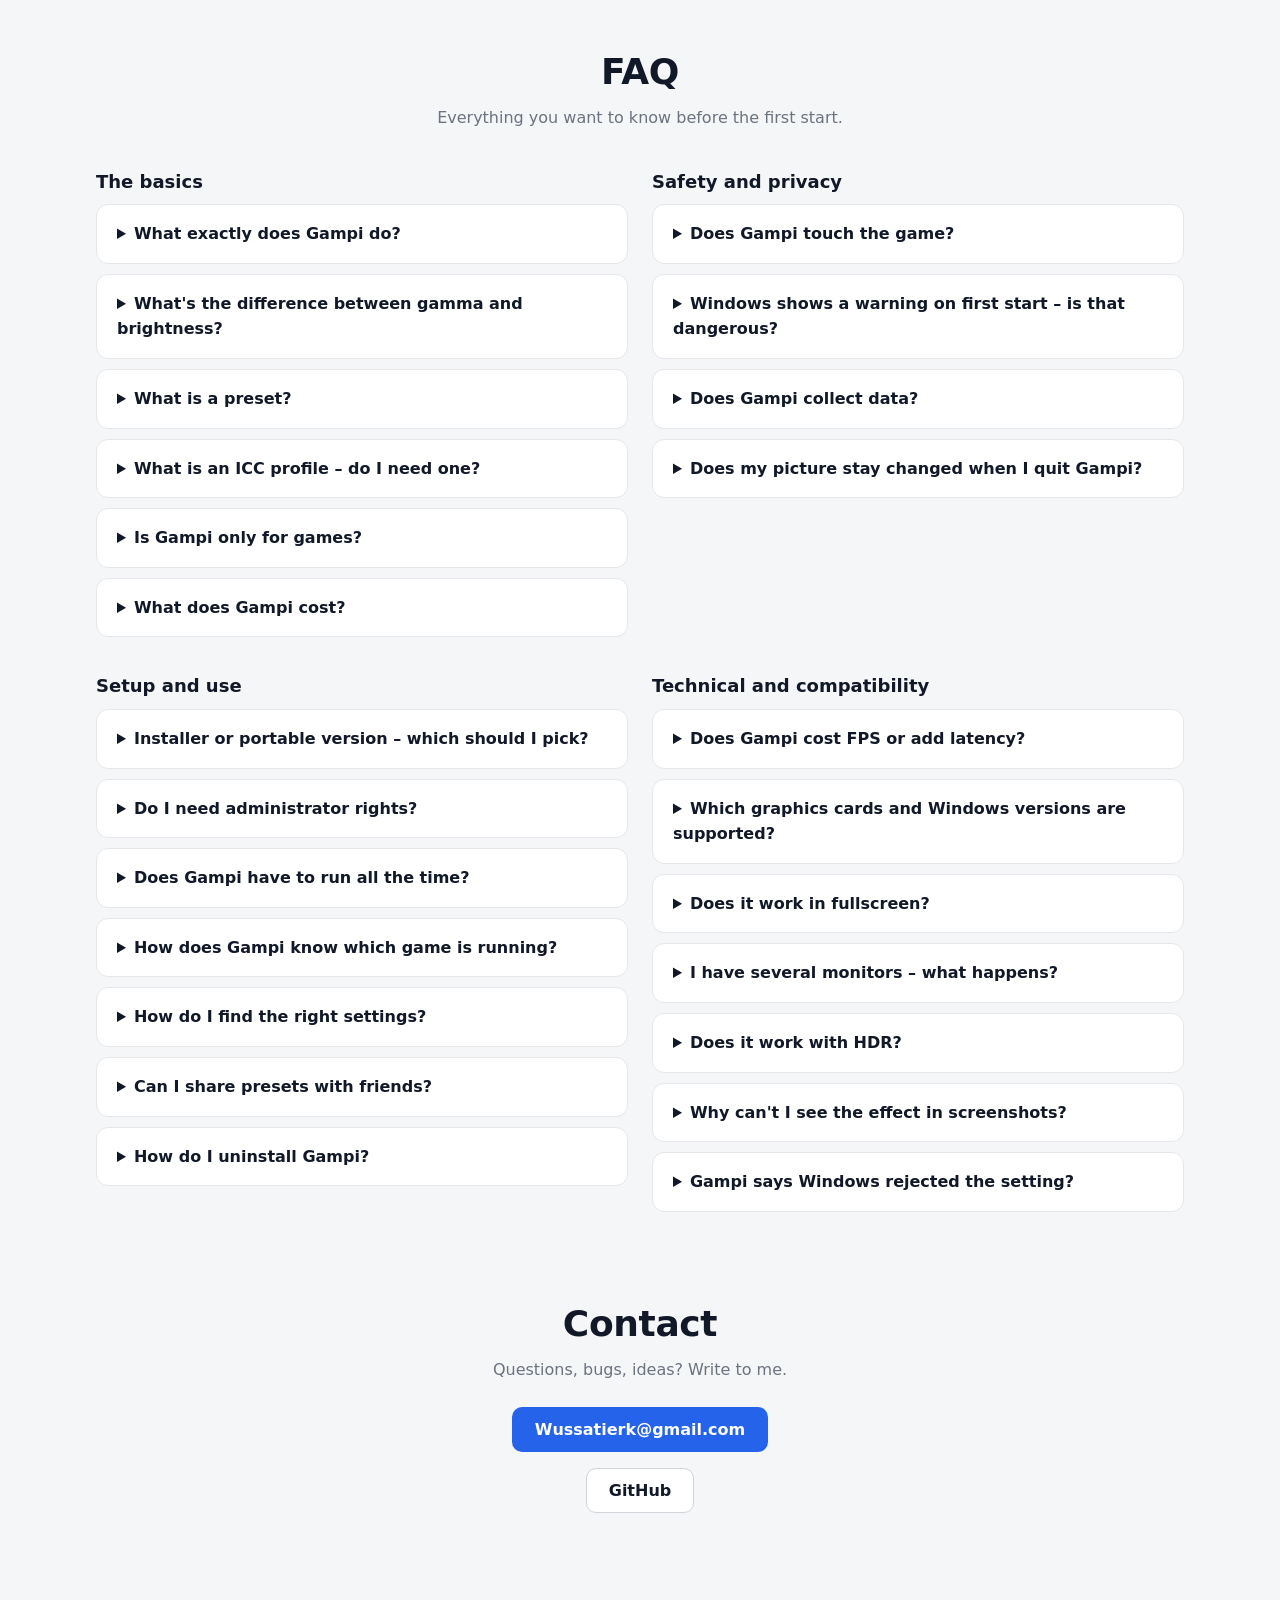
==== commit ac8d95b6: "SEO: Sitemap, vollständige Bildadressen fürs Teilen, neues Vorschaubild sitemap.xml und Verweis in r" ====
--- a/index.html
+++ b/index.html
@@ -13,10 +13,15 @@
   <meta property="og:site_name" content="Gampi">
   <meta property="og:title" content="Gampi – See more. Richer colors. Automatically per game.">
   <meta property="og:description" content="Gampi tunes your monitor's gamma, contrast and colors for each game and switches automatically when the game starts. Free for Windows.">
-  <meta property="og:image" content="assets/img/og-image.jpg">
+  <link rel="canonical" href="https://wussatier.github.io/gampi/">
+  <meta property="og:url" content="https://wussatier.github.io/gampi/">
+  <!-- Vollständige Adresse: Discord, Reddit & Co. laden relative Bildpfade nicht -->
+  <meta property="og:image" content="https://wussatier.github.io/gampi/assets/img/og-image.jpg">
+  <meta property="og:image:alt" content="Gampi – vorher/nachher in Escape from Tarkov / before and after in Escape from Tarkov">
   <meta property="og:image:width" content="1200">
   <meta property="og:image:height" content="630">
   <meta name="twitter:card" content="summary_large_image">
+  <meta name="twitter:image" content="https://wussatier.github.io/gampi/assets/img/og-image.jpg">
 
   <!-- Icons -->
   <link rel="icon" href="favicon.ico" sizes="any">
@@ -38,6 +43,9 @@
     "alternateName": "Gamma Presets Instant",
     "operatingSystem": "Windows 10, Windows 11",
     "applicationCategory": "UtilitiesApplication",
+    "url": "https://wussatier.github.io/gampi/",
+    "downloadUrl": "https://github.com/Wussatier/gampi/releases/latest",
+    "image": "https://wussatier.github.io/gampi/assets/img/og-image.jpg",
     "description": "Per-game gamma, contrast, saturation and shadow boost presets for Windows, switching automatically when a game starts.",
     "offers": { "@type": "Offer", "price": "0", "priceCurrency": "EUR" },
     "author": { "@type": "Person", "name": "Wussa" }
--- a/assets/css/components.css
+++ b/assets/css/components.css
@@ -211,3 +211,13 @@
 }
 .faq summary { cursor: pointer; font-weight: 600; }
 .faq details p { color: var(--color-muted); margin: 10px 0 0; font-size: 15px; }
+.faq code { font-size: 14px; background: var(--color-bg); padding: 1px 5px; border-radius: 4px; }
+
+/* Fragen nach Themen, am Desktop zweispaltig */
+.faq__groups {
+  display: grid; gap: 28px 24px; align-items: start;
+  grid-template-columns: repeat(2, minmax(0, 1fr));
+}
+.faq__heading { font-size: 18px; margin: 0 0 12px; }
+.faq__group details { max-width: none; margin: 0 0 10px; }
+@media (max-width: 860px) { .faq__groups { grid-template-columns: 1fr; } }
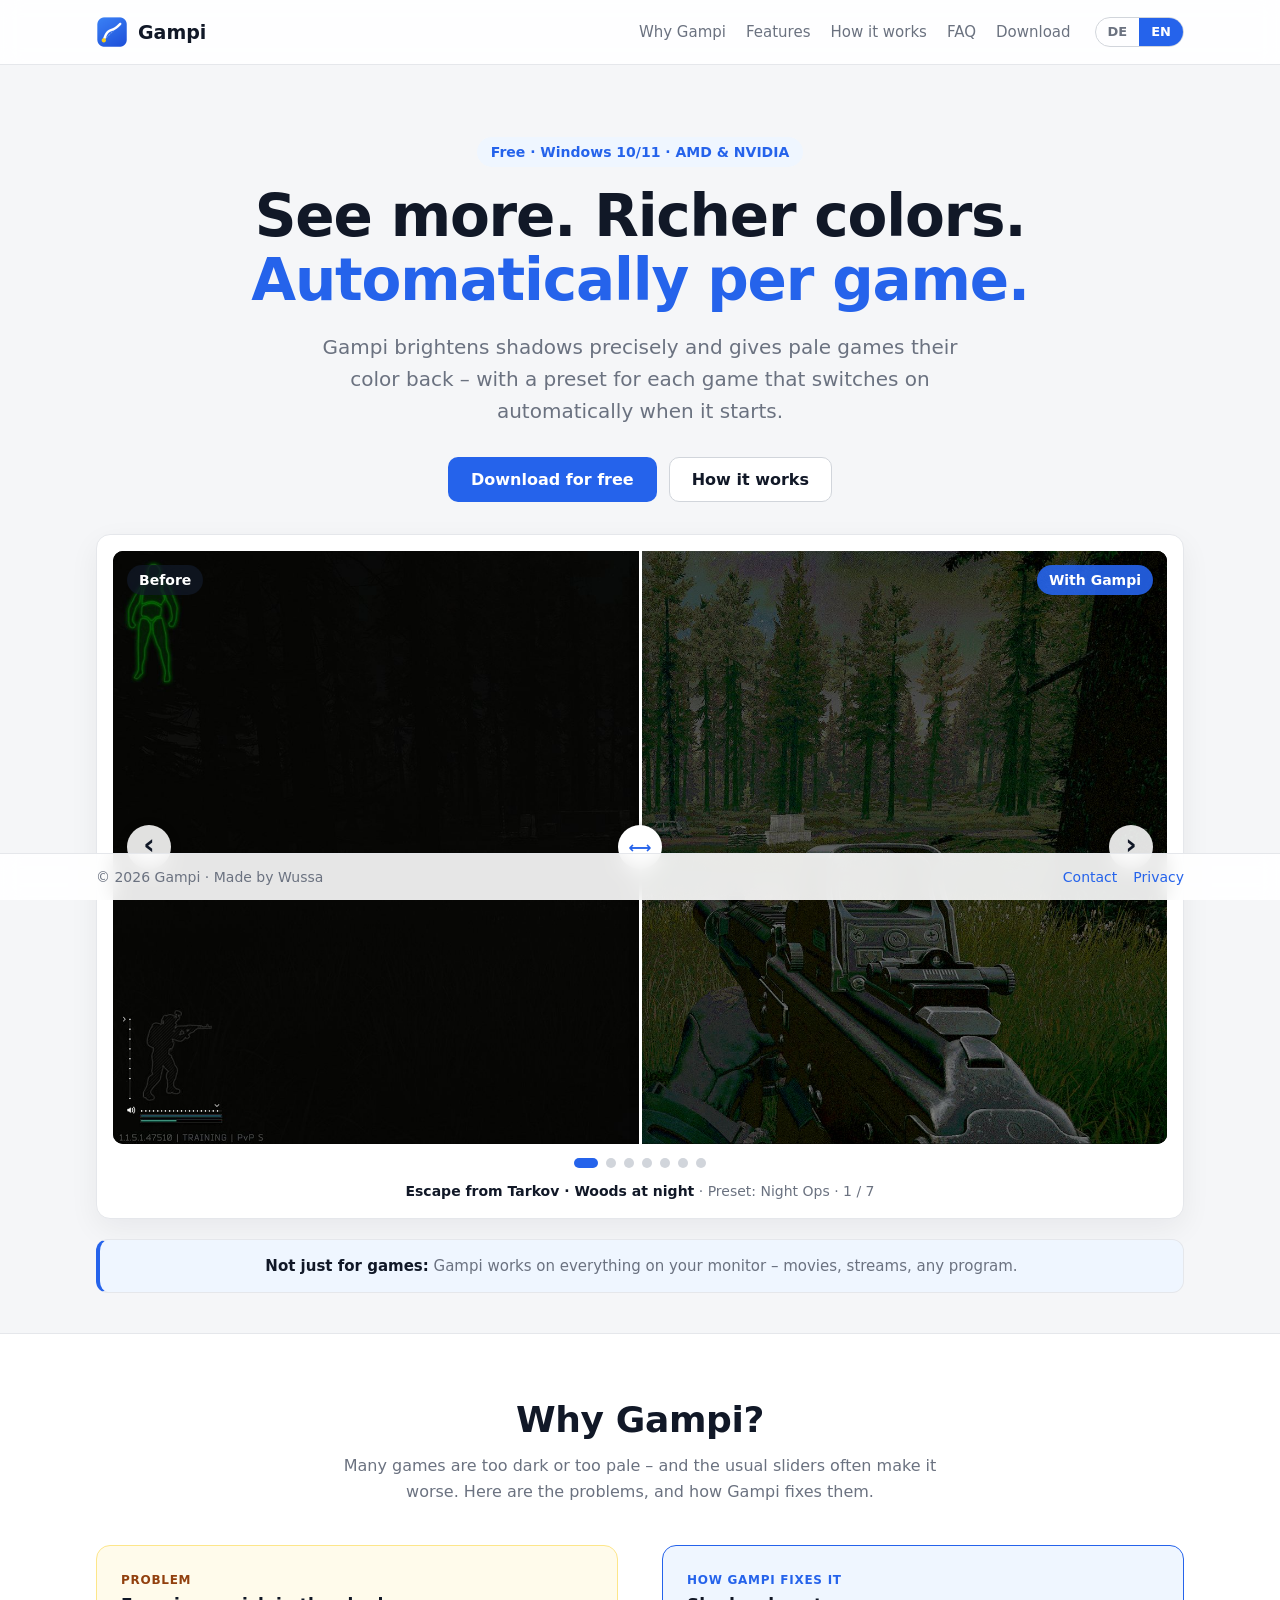
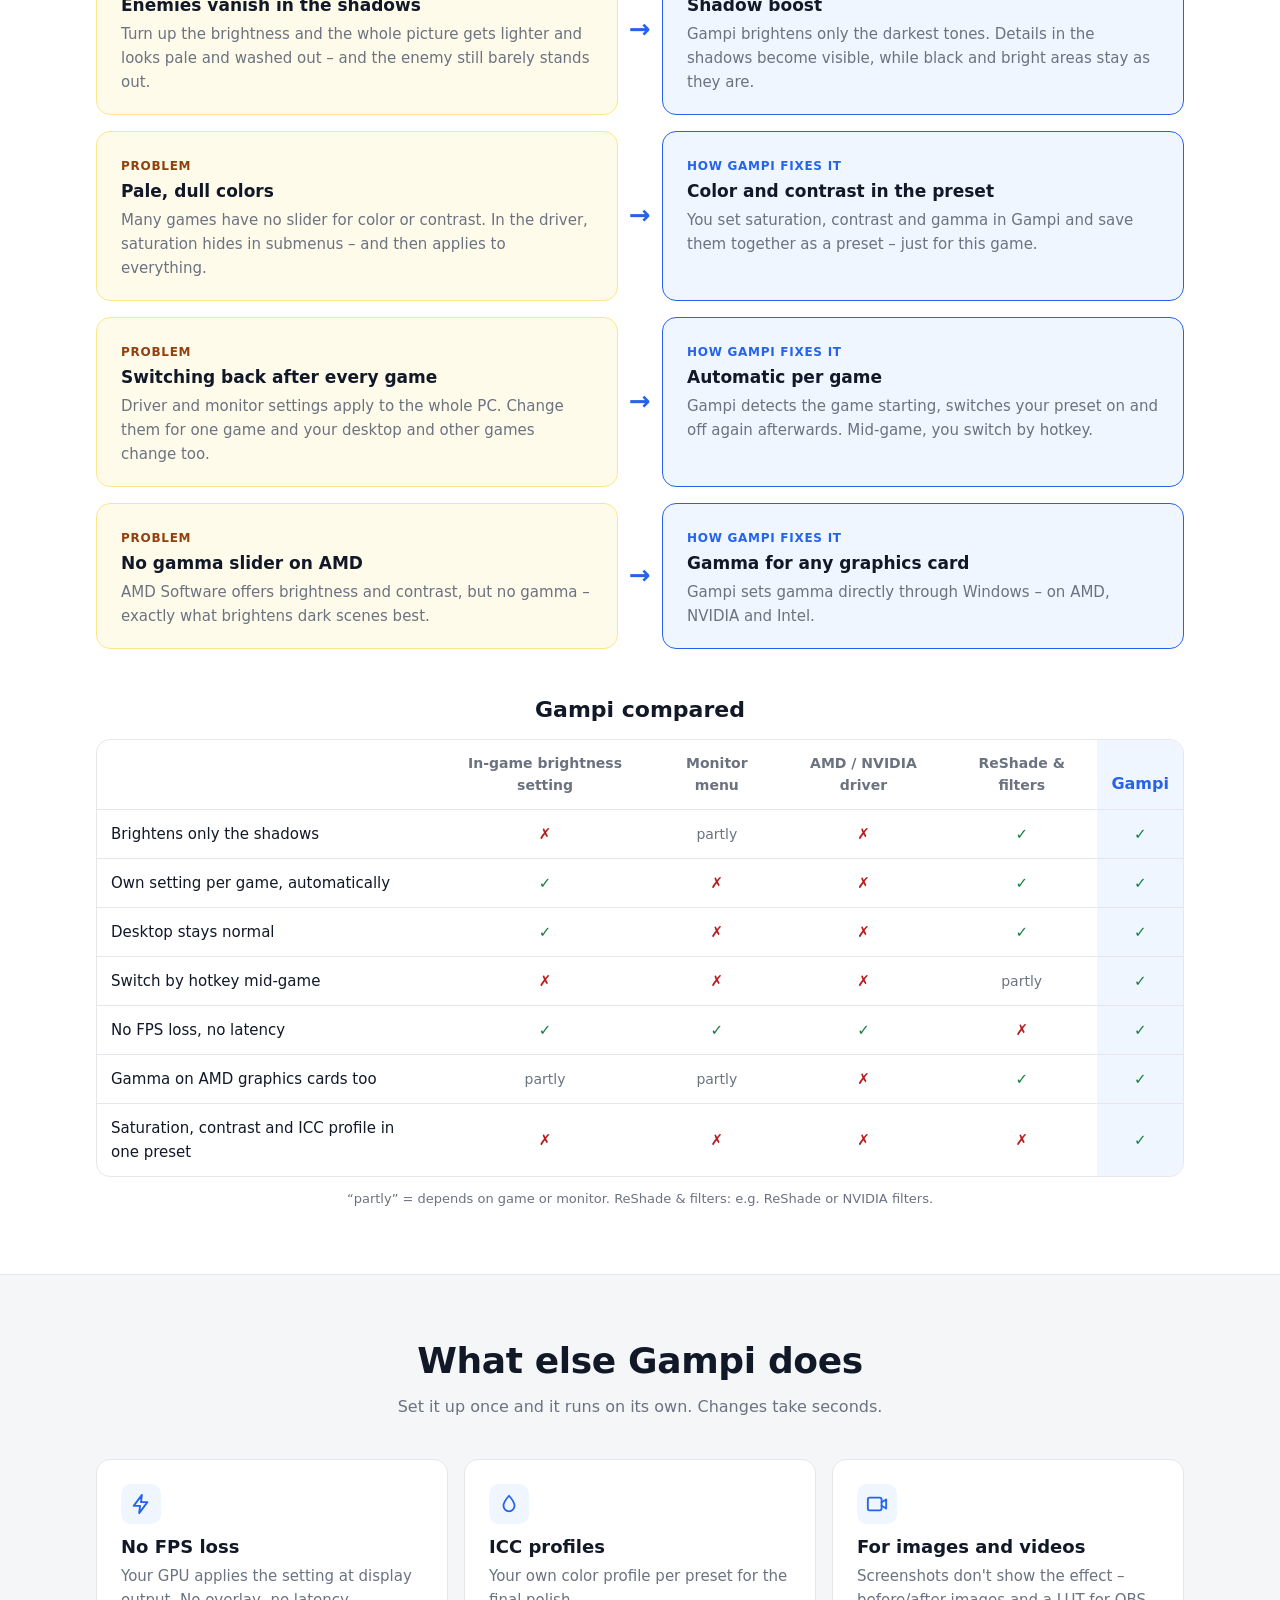
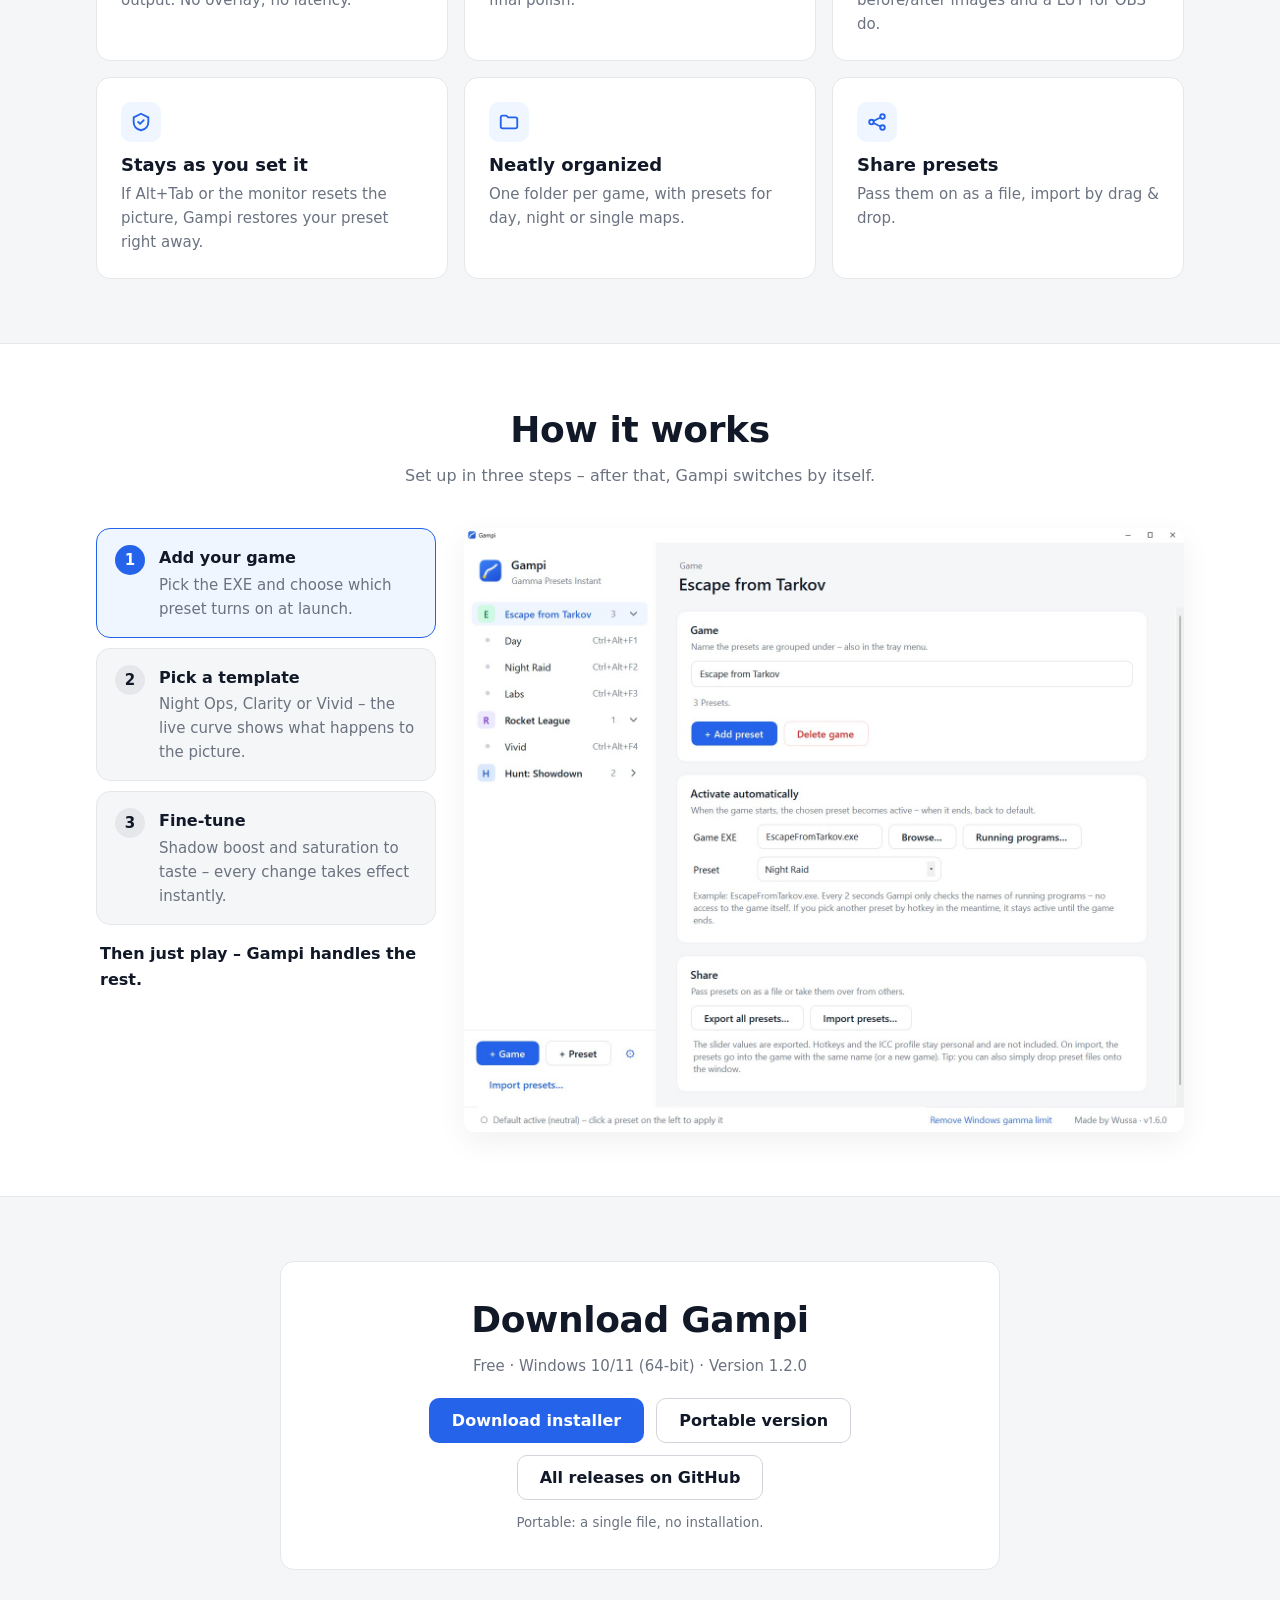
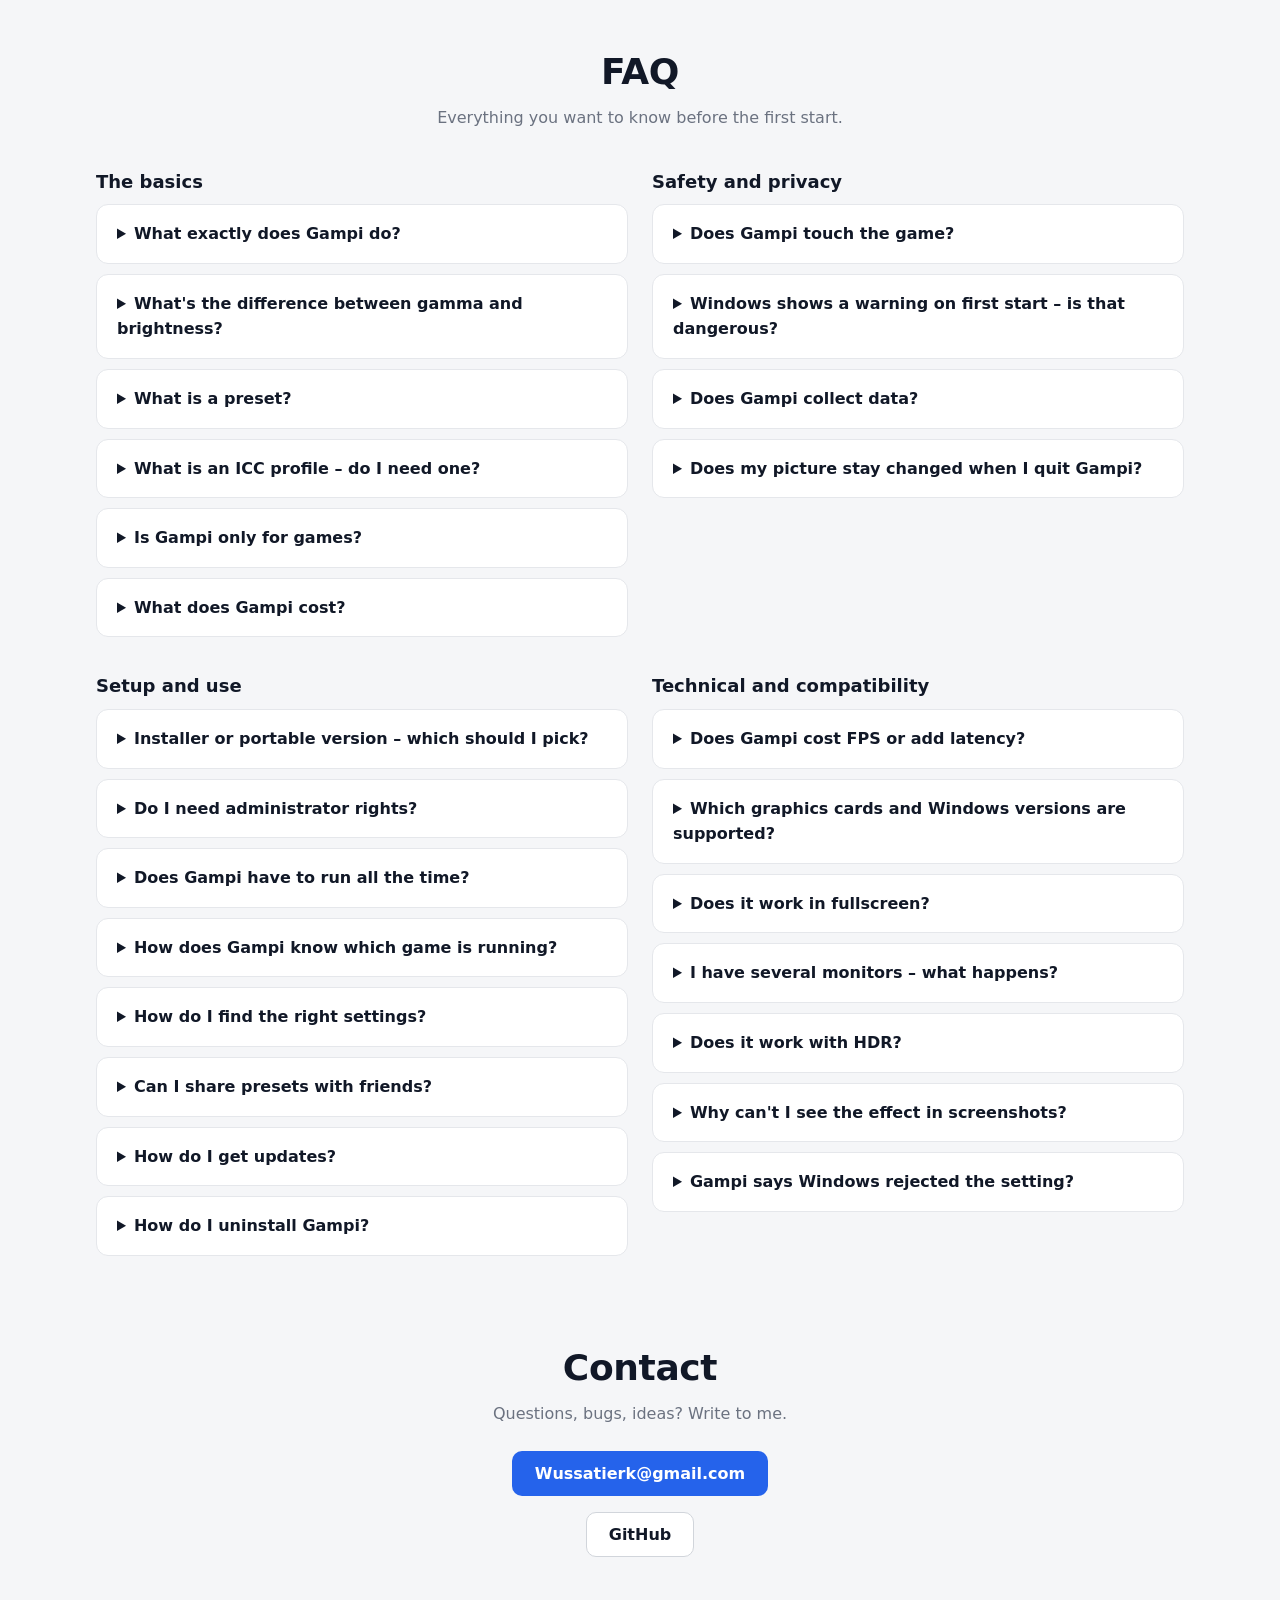
==== commit 009c7689: "Version 1.2.0: Update-Suche in Datenschutz, FAQ und Readme beschrieben" ====
--- a/index.html
+++ b/index.html
@@ -7,6 +7,8 @@
   <meta name="description" content="Gampi stellt Gamma, Kontrast und Farben deines Monitors für jedes Spiel ein und schaltet beim Spielstart automatisch um. Kostenlos für Windows 10/11.">
   <meta name="theme-color" content="#2563eb">
   <meta name="color-scheme" content="light">
+  <!-- Bestätigung für die Google Search Console – nicht entfernen -->
+  <meta name="google-site-verification" content="lD9xdQe3F1hY1q7jcQ7phzjHryVgnQUaf_U3EX15034">
 
   <!-- Social-Media-Vorschau -->
   <meta property="og:type" content="website">
@@ -443,7 +445,7 @@
           </details>
           <details>
             <summary><span lang="de">Sammelt Gampi Daten?</span><span lang="en">Does Gampi collect data?</span></summary>
-            <p><span lang="de">Nein. Gampi baut keine Internetverbindung auf. Deine Presets liegen nur auf deinem PC.</span><span lang="en">No. Gampi doesn't connect to the internet. Your presets stay on your PC.</span></p>
+            <p><span lang="de">Nein. Deine Presets bleiben auf deinem PC. Die einzige Verbindung ins Internet ist die Suche nach Updates bei GitHub – dabei wird nichts über dich übertragen, und du kannst sie in den Einstellungen ausschalten.</span><span lang="en">No. Your presets stay on your PC. The only internet connection is the update check on GitHub – nothing about you is sent, and you can turn it off in the settings.</span></p>
           </details>
           <details>
             <summary><span lang="de">Bleibt mein Bild verstellt, wenn ich Gampi beende?</span><span lang="en">Does my picture stay changed when I quit Gampi?</span></summary>
@@ -476,6 +478,10 @@
           <details>
             <summary><span lang="de">Kann ich Presets mit Freunden teilen?</span><span lang="en">Can I share presets with friends?</span></summary>
             <p><span lang="de">Ja. Exportiere ein Preset als Datei; deine Freunde ziehen sie einfach ins Gampi-Fenster. Hotkeys und ICC-Profile bleiben dabei persönlich und werden nicht mitgegeben.</span><span lang="en">Yes. Export a preset as a file; your friends simply drag it into the Gampi window. Hotkeys and ICC profiles stay personal and aren't included.</span></p>
+          </details>
+          <details>
+            <summary><span lang="de">Wie bekomme ich Updates?</span><span lang="en">How do I get updates?</span></summary>
+            <p><span lang="de">Ab Version 1.2 sucht Gampi selbst nach neuen Versionen und meldet sich. Mit einem Klick wird das Update installiert, deine Presets bleiben erhalten. Bei der portablen Version öffnet sich die Download-Seite. Ältere Versionen aktualisierst du einmalig über den Download oben.</span><span lang="en">From version 1.2, Gampi checks for new versions itself and lets you know. One click installs the update, and your presets are kept. With the portable version, the download page opens. Older versions are updated once via the download above.</span></p>
           </details>
           <details>
             <summary><span lang="de">Wie deinstalliere ich Gampi?</span><span lang="en">How do I uninstall Gampi?</span></summary>
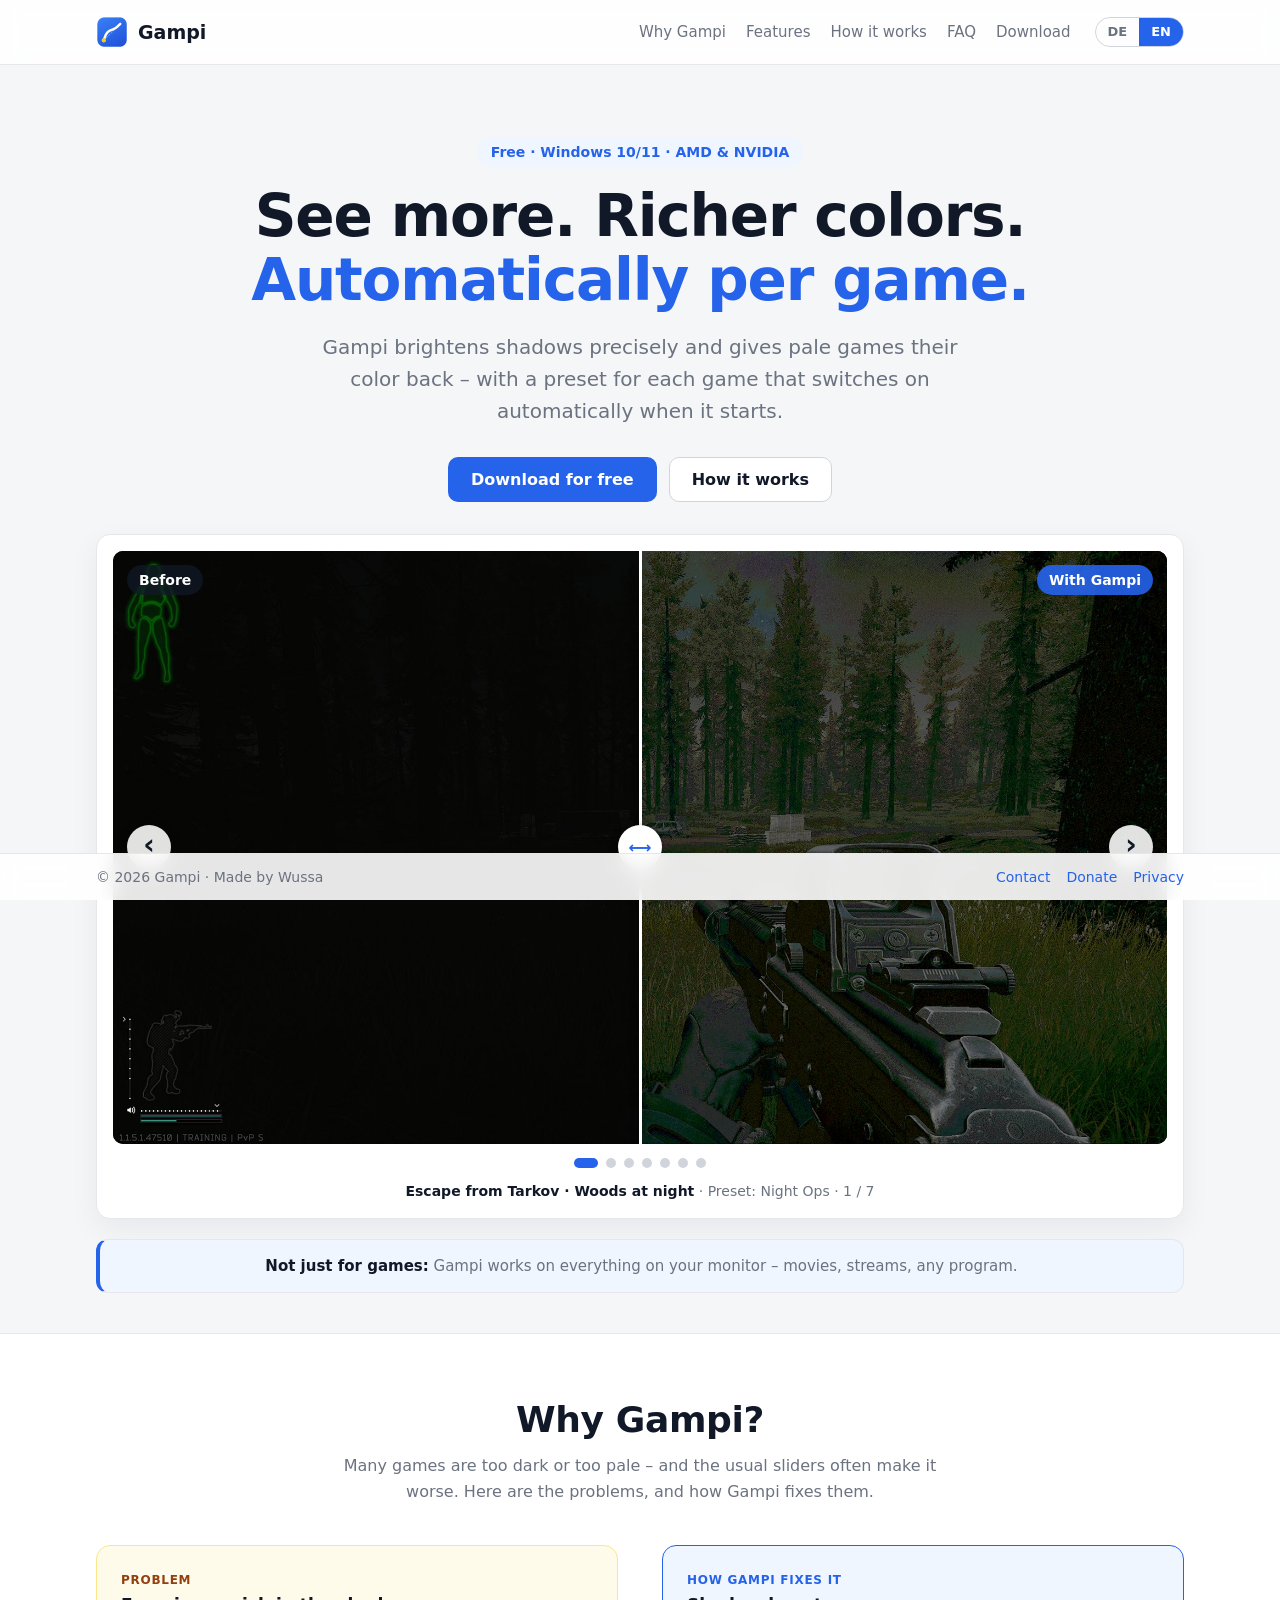
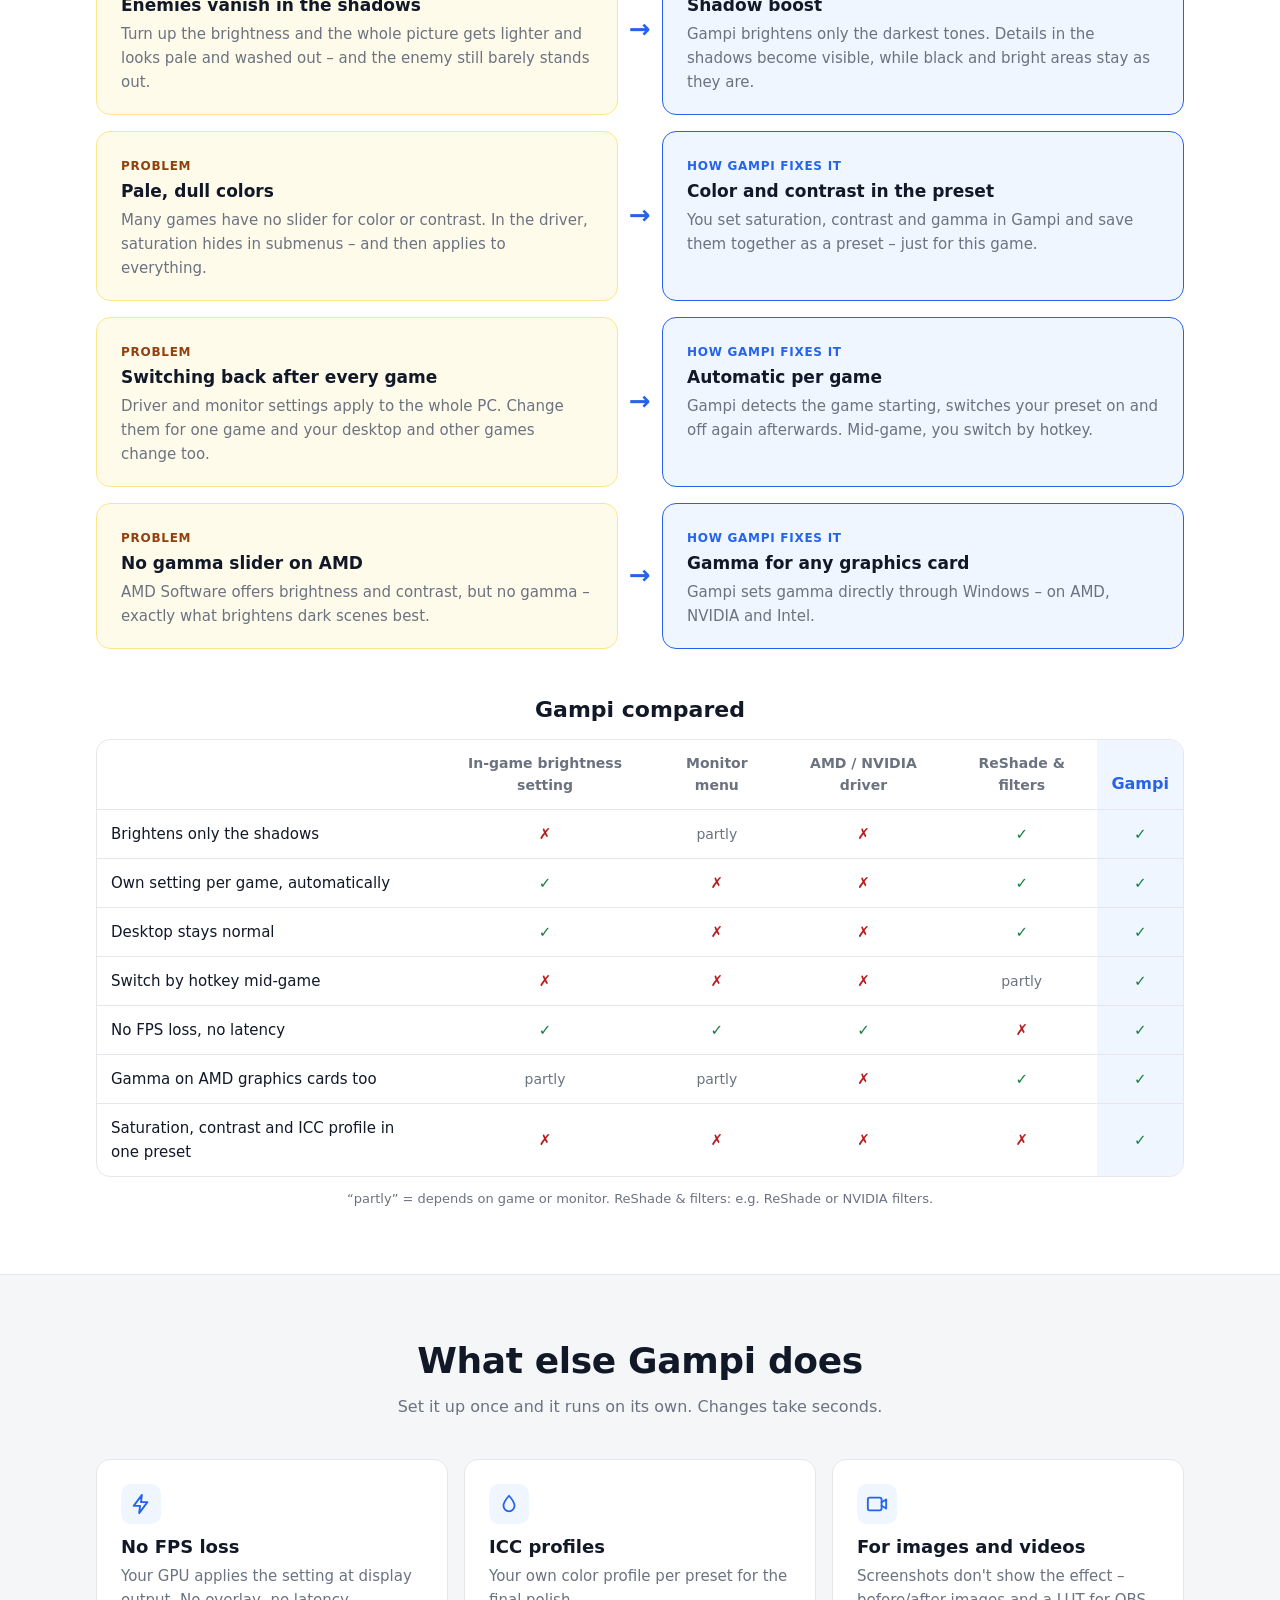
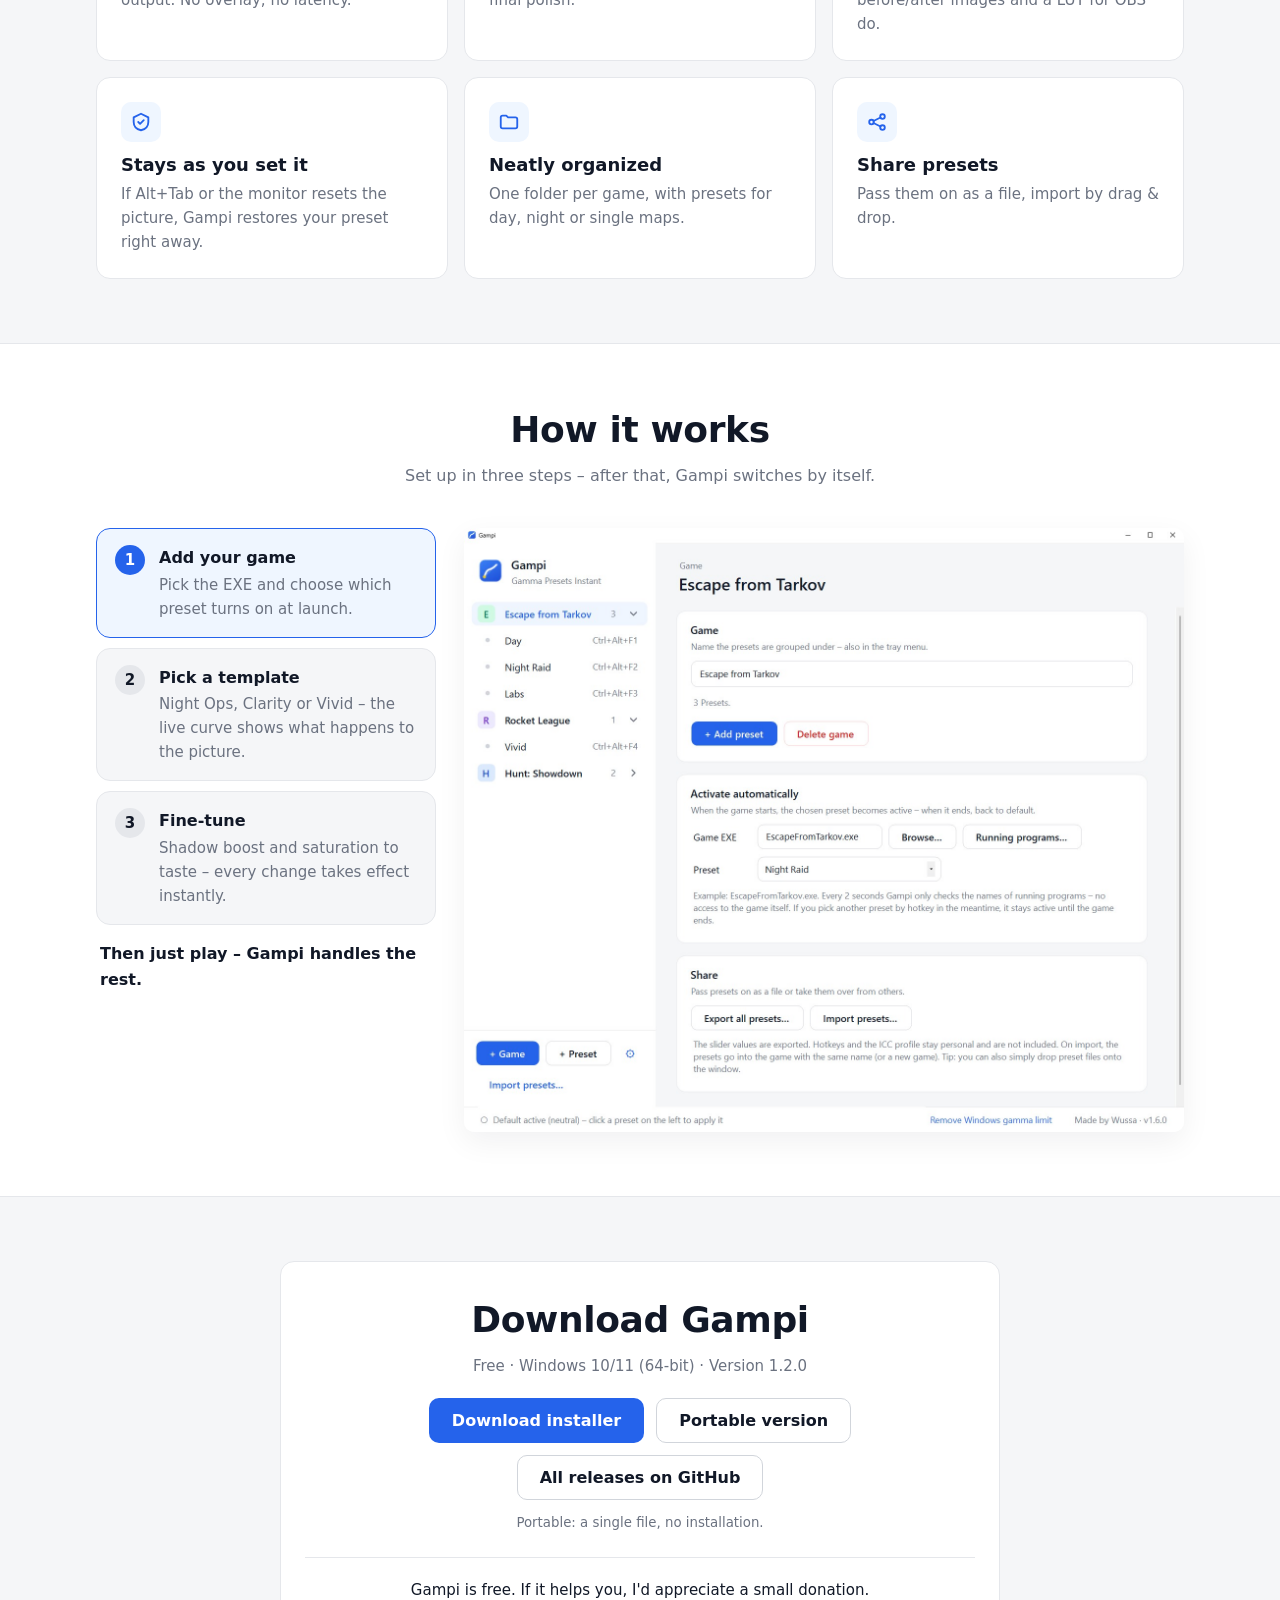
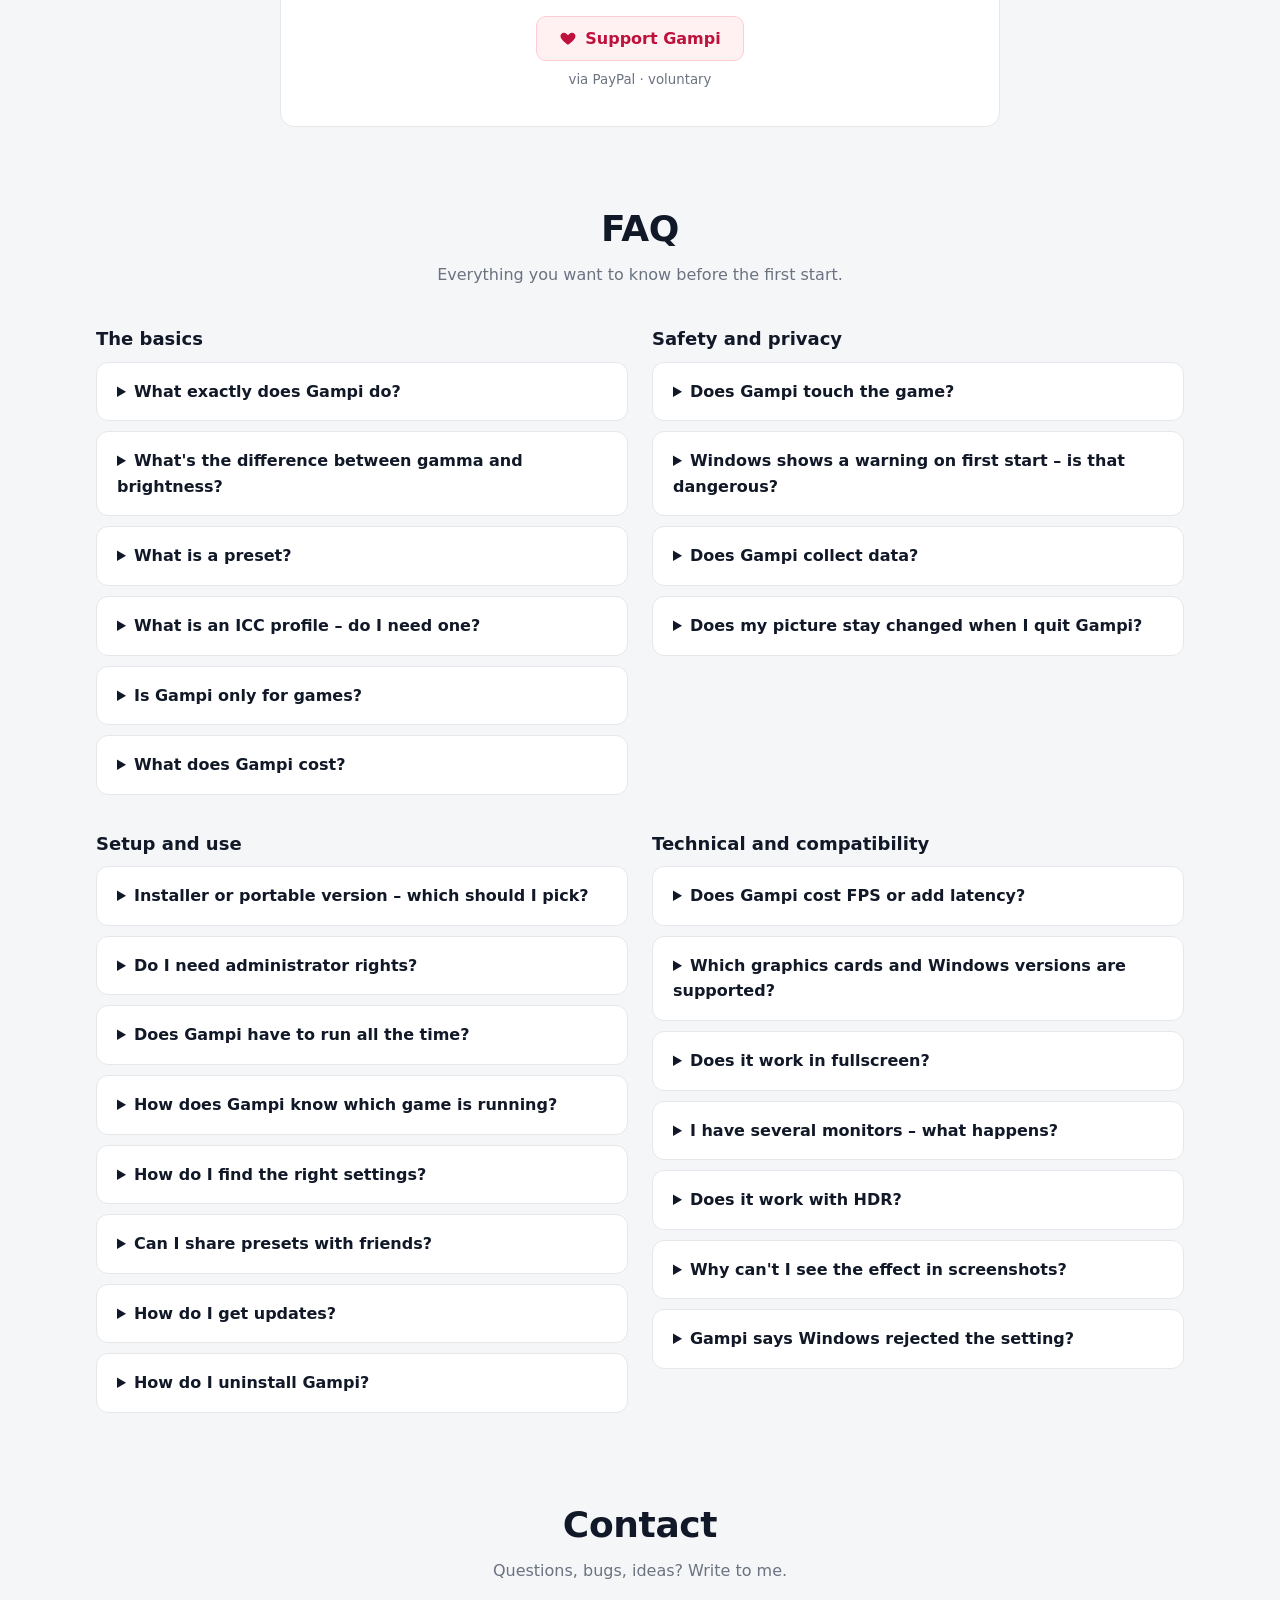
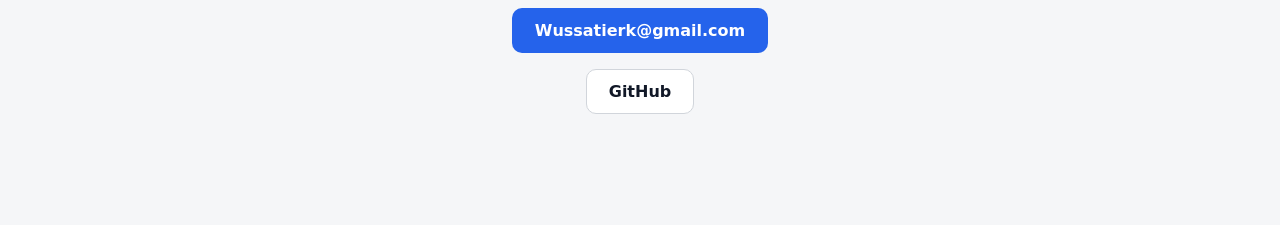
==== commit f5b2f496: "Spenden-Button (PayPal) im Download-Bereich, in der Fußzeile und der FAQ" ====
--- a/index.html
+++ b/index.html
@@ -391,6 +391,19 @@
           <a class="btn btn--secondary" href="https://github.com/Wussatier/gampi/releases" rel="noopener"><span lang="de">Alle Versionen auf GitHub</span><span lang="en">All releases on GitHub</span></a>
         </div>
         <small><span lang="de">Portable: eine einzelne Datei, ohne Installation.</span><span lang="en">Portable: a single file, no installation.</span></small>
+
+        <!-- Spende: eigener Button statt PayPal-Logo (passt zum Design, keine Markenvorgaben) -->
+        <div class="donate">
+          <p class="donate__text">
+            <span lang="de">Gampi ist kostenlos. Wenn es dir hilft, freue ich mich über eine kleine Spende.</span>
+            <span lang="en">Gampi is free. If it helps you, I'd appreciate a small donation.</span>
+          </p>
+          <a class="btn btn--donate" href="https://paypal.me/Wussak" target="_blank" rel="noopener">
+            <svg viewBox="0 0 24 24" width="18" height="18" aria-hidden="true"><path fill="currentColor" d="M12 21s-7.5-4.6-9.5-9.3C1.1 8.3 3.2 5 6.6 5c2 0 3.6 1.1 4.4 2.6h2C13.8 6.1 15.4 5 17.4 5c3.4 0 5.5 3.3 4.1 6.7C19.5 16.4 12 21 12 21z"/></svg>
+            <span lang="de">Gampi unterstützen</span><span lang="en">Support Gampi</span>
+          </a>
+          <small><span lang="de">über PayPal · freiwillig</span><span lang="en">via PayPal · voluntary</span></small>
+        </div>
       </div>
     </div>
   </section>
@@ -429,7 +442,7 @@
           </details>
           <details>
             <summary><span lang="de">Was kostet Gampi?</span><span lang="en">What does Gampi cost?</span></summary>
-            <p><span lang="de">Nichts. Kein Abo, kein Konto, keine Werbung.</span><span lang="en">Nothing. No subscription, no account, no ads.</span></p>
+            <p><span lang="de">Nichts. Kein Abo, kein Konto, keine Werbung. Wer möchte, kann die Entwicklung mit einer freiwilligen <a href="https://paypal.me/Wussak" target="_blank" rel="noopener">Spende über PayPal</a> unterstützen.</span><span lang="en">Nothing. No subscription, no account, no ads. If you like, you can support development with a voluntary <a href="https://paypal.me/Wussak" target="_blank" rel="noopener">donation via PayPal</a>.</span></p>
           </details>
         </div>
 
@@ -550,6 +563,7 @@
     <span>© <span data-year></span> Gampi · Made by Wussa</span>
     <span class="site-footer__spacer"></span>
     <a href="#contact"><span lang="de">Kontakt</span><span lang="en">Contact</span></a>
+    <a href="https://paypal.me/Wussak" target="_blank" rel="noopener"><span lang="de">Spenden</span><span lang="en">Donate</span></a>
     <a href="datenschutz.html"><span lang="de">Datenschutz</span><span lang="en">Privacy</span></a>
   </div>
 </footer>
--- a/assets/css/components.css
+++ b/assets/css/components.css
@@ -1,223 +1,230 @@
-/* ==========================================================================
-   Gampi – Bausteine
-   Buttons, Karten, Sprachumschalter, Hinweis, Vorher/Nachher-Karussell,
-   Download, Kontakt, FAQ.
-   ========================================================================== */
-
-/* ---- Buttons ------------------------------------------------------------ */
-.btn {
-  display: inline-flex; align-items: center; gap: 8px;
-  padding: 12px 22px; border-radius: var(--radius-sm);
-  font: 600 16px var(--font); border: 1px solid transparent; cursor: pointer;
-}
-.btn:hover { text-decoration: none; }
-.btn--primary { background: var(--color-accent); color: #fff; }
-.btn--primary:hover { background: var(--color-accent-hover); }
-.btn--secondary { background: var(--color-surface); color: var(--color-text); border-color: var(--color-border-strong); }
-.btn--secondary:hover { background: var(--color-hover); }
-
-.pill {
-  display: inline-block; padding: 4px 14px; border-radius: var(--radius-pill);
-  background: var(--color-accent-soft); color: var(--color-accent);
-  font-size: 14px; font-weight: 600; margin-bottom: 18px;
-}
-
-/* ---- Sprachumschalter --------------------------------------------------- */
-.lang-switch {
-  display: flex; border: 1px solid var(--color-border-strong);
-  border-radius: var(--radius-pill); overflow: hidden;
-}
-.lang-switch button {
-  border: 0; background: transparent; padding: 4px 12px;
-  font-size: 13px; font-weight: 600; color: var(--color-muted); cursor: pointer;
-}
-.lang-switch button[aria-pressed="true"] { background: var(--color-accent); color: #fff; }
-
-/* ---- Karten ------------------------------------------------------------- */
-.card {
-  background: var(--color-surface); border: 1px solid var(--color-border);
-  border-radius: var(--radius); padding: 24px;
-}
-.card h3 { margin: 12px 0 6px; font-size: 18px; }
-.card p { margin: 0; color: var(--color-muted); font-size: 15px; }
-.card--muted { background: var(--color-bg); }
-.card ul { margin: 8px 0 0; padding-left: 20px; color: var(--color-muted); font-size: 15px; }
-.card li { margin: 4px 0; }
-
-.card__icon {
-  width: 40px; height: 40px; border-radius: var(--radius-sm);
-  background: var(--color-accent-soft); color: var(--color-accent);
-  display: grid; place-items: center;
-}
-.card__icon svg { width: 22px; height: 22px; }
-/* ---- Problem → Lösung (Abschnitt "Warum Gampi?") ------------------------ */
-.fixes { display: grid; gap: 16px; }
-.fix {
-  display: grid; align-items: stretch;
-  grid-template-columns: minmax(0, 1fr) 44px minmax(0, 1fr);
-}
-.fix__problem, .fix__solution { border-radius: var(--radius); padding: 20px 24px; border: 1px solid; }
-.fix__problem { background: var(--color-warn-bg); border-color: var(--color-warn-edge); }
-.fix__solution { background: var(--color-accent-soft); border-color: var(--color-accent); }
-.fix__arrow {
-  display: grid; place-items: center;
-  color: var(--color-accent); font-size: 26px; font-weight: 700;
-}
-.fix__label {
-  font-size: 12px; font-weight: 700; letter-spacing: .06em; text-transform: uppercase;
-}
-.fix__problem .fix__label { color: var(--color-warn-ink); }
-.fix__solution .fix__label { color: var(--color-accent); }
-.fix h3 { margin: 4px 0 6px; font-size: 17px; }
-.fix p { margin: 0; color: var(--color-muted); font-size: 15px; }
-@media (max-width: 720px) {
-  .fix { grid-template-columns: 1fr; }
-  .fix__arrow { height: 36px; transform: rotate(90deg); }
-}
-
-/* ---- Vergleichstabelle --------------------------------------------------- */
-.section__subtitle { text-align: center; font-size: 22px; margin: 48px 0 16px; }
-.versus {
-  overflow-x: auto;
-  background: var(--color-surface); border: 1px solid var(--color-border); border-radius: var(--radius);
-}
-.versus__table { width: 100%; min-width: 680px; border-collapse: collapse; font-size: 15px; }
-.versus__table th, .versus__table td { padding: 12px 14px; text-align: center; border-bottom: 1px solid var(--color-border); }
-.versus__table tbody tr:last-child th, .versus__table tbody tr:last-child td { border-bottom: 0; }
-.versus__table thead th { font-size: 14px; color: var(--color-muted); font-weight: 600; vertical-align: bottom; }
-.versus__table tbody th { text-align: left; font-weight: 500; color: var(--color-text); }
-.versus__table td { font-weight: 700; }
-.versus__table .yes { color: #15803d; }
-.versus__table .no { color: #b91c1c; }
-.versus__table .some { color: var(--color-muted); font-weight: 500; font-size: 14px; }
-.versus__table .versus__gampi { background: var(--color-accent-soft); }
-.versus__table thead .versus__gampi { color: var(--color-accent); font-size: 16px; }
-.versus__footnote { font-size: 13px; color: var(--color-muted); text-align: center; margin: 12px 0 0; }
-
-/* ---- Schritte mit App-Screenshots ("So funktioniert's") ----------------- */
-.showcase {
-  display: grid; gap: 28px; align-items: start;
-  grid-template-columns: minmax(0, 340px) minmax(0, 1fr);
-}
-.showcase__tabs { display: grid; gap: 10px; }
-.showcase__tab {
-  display: flex; gap: 14px; align-items: flex-start; text-align: left;
-  padding: 16px 18px; border-radius: var(--radius);
-  border: 1px solid var(--color-border); background: var(--color-bg);
-  font: inherit; color: var(--color-muted); font-size: 15px; cursor: pointer;
-}
-.showcase__tab:hover { border-color: var(--color-border-strong); }
-.showcase__tab[aria-selected="true"] { background: var(--color-accent-soft); border-color: var(--color-accent); }
-.showcase__tab:focus-visible { outline: 3px solid var(--color-accent); outline-offset: 2px; }
-.showcase__num {
-  flex: none; width: 30px; height: 30px; border-radius: 50%;
-  display: grid; place-items: center; font-weight: 700;
-  background: var(--color-border); color: var(--color-text);
-}
-.showcase__tab[aria-selected="true"] .showcase__num { background: var(--color-accent); color: #fff; }
-.showcase__text strong { display: block; color: var(--color-text); font-size: 16px; margin-bottom: 2px; }
-.showcase__done { margin: 6px 4px 0; font-weight: 600; color: var(--color-text); }
-.showcase__panel img {
-  display: block; width: 100%; height: auto;
-  border-radius: var(--radius-sm); box-shadow: var(--shadow-card);
-}
-@media (max-width: 860px) {
-  .showcase { grid-template-columns: 1fr; }
-}
-
-/* ---- Hinweis ------------------------------------------------------------ */
-.callout {
-  background: var(--color-accent-soft); border: 1px solid var(--color-border);
-  border-left: 4px solid var(--color-accent); border-radius: 12px;
-  padding: 14px 20px; margin: 20px 0 0; font-size: 15px; color: var(--color-muted);
-}
-.callout strong { color: var(--color-text); }
-
-/* ---- Vorher/Nachher-Karussell ------------------------------------------- */
-.carousel {
-  margin: 32px 0 0; padding: 16px;
-  background: var(--color-surface); border: 1px solid var(--color-border);
-  border-radius: var(--radius); box-shadow: var(--shadow-card);
-}
-
-.compare {
-  position: relative; aspect-ratio: 16 / 9; overflow: hidden;
-  border-radius: var(--radius-sm); background: #000;
-  user-select: none; touch-action: pan-y; cursor: ew-resize;
-}
-.compare__layer { position: absolute; inset: 0; width: 100%; height: 100%; }
-.compare__layer--after { clip-path: inset(0 0 0 50%); }
-.compare__divider {
-  position: absolute; top: 0; bottom: 0; left: 50%;
-  width: 3px; margin-left: -1.5px;
-  background: #fff; box-shadow: 0 0 8px rgba(0, 0, 0, .5); pointer-events: none;
-}
-.compare__handle {
-  position: absolute; top: 50%; left: 50%;
-  width: 44px; height: 44px; margin: -22px 0 0 -22px; border-radius: 50%;
-  background: #fff; box-shadow: 0 2px 10px rgba(0, 0, 0, .35);
-  display: grid; place-items: center; pointer-events: none;
-  color: var(--color-accent); font-weight: 700;
-}
-.compare:focus-visible .compare__handle { outline: 3px solid var(--color-accent); outline-offset: 2px; }
-.compare__tag {
-  position: absolute; top: 14px; padding: 4px 12px; border-radius: var(--radius-pill);
-  font-size: 14px; font-weight: 600; color: #fff; pointer-events: none;
-}
-.compare__tag--before { left: 14px; background: rgba(17, 24, 39, .75); }
-.compare__tag--after { right: 14px; background: rgba(37, 99, 235, .9); }
-
-.carousel__nav {
-  position: absolute; top: 50%; width: 44px; height: 44px; margin-top: -22px;
-  border: 0; border-radius: 50%; padding: 0 0 4px;
-  background: rgba(255, 255, 255, .88); color: var(--color-text);
-  font-size: 28px; line-height: 1; font-weight: 600; cursor: pointer;
-  box-shadow: 0 2px 10px rgba(0, 0, 0, .35);
-  display: grid; place-items: center;
-}
-.carousel__nav:hover { background: #fff; }
-.carousel__nav--prev { left: 14px; }
-.carousel__nav--next { right: 14px; }
-
-.carousel__dots { display: flex; gap: 8px; justify-content: center; margin-top: 14px; }
-.carousel__dots button {
-  width: 10px; height: 10px; padding: 0; border: 0; border-radius: 50%;
-  background: var(--color-border-strong); cursor: pointer;
-}
-.carousel__dots button[aria-current="true"] {
-  width: 24px; border-radius: var(--radius-pill); background: var(--color-accent);
-}
-
-.carousel__caption { font-size: 14px; color: var(--color-muted); margin: 12px 4px 0; text-align: center; }
-.carousel__caption strong { color: var(--color-text); font-weight: 600; }
-
-/* ---- Download ----------------------------------------------------------- */
-.download { text-align: center; }
-.download .card { max-width: 720px; margin: 0 auto; padding: 36px 24px; }
-.download__meta { color: var(--color-muted); margin: 0; }
-.download__actions { display: flex; gap: 12px; justify-content: center; flex-wrap: wrap; margin: 20px 0 12px; }
-.download small { color: var(--color-muted); display: block; }
-
-/* ---- Kontakt ------------------------------------------------------------ */
-.contact { text-align: center; }
-.contact .section__lead { margin-bottom: 24px; }
-.contact__mail { margin: 0 0 16px; }
-.contact__socials { display: flex; gap: 12px; justify-content: center; flex-wrap: wrap; }
-
-/* ---- FAQ ---------------------------------------------------------------- */
-.faq details {
-  background: var(--color-surface); border: 1px solid var(--color-border);
-  border-radius: 12px; padding: 16px 20px; margin: 0 auto 10px; max-width: 800px;
-}
-.faq summary { cursor: pointer; font-weight: 600; }
-.faq details p { color: var(--color-muted); margin: 10px 0 0; font-size: 15px; }
-.faq code { font-size: 14px; background: var(--color-bg); padding: 1px 5px; border-radius: 4px; }
-
-/* Fragen nach Themen, am Desktop zweispaltig */
-.faq__groups {
-  display: grid; gap: 28px 24px; align-items: start;
-  grid-template-columns: repeat(2, minmax(0, 1fr));
-}
-.faq__heading { font-size: 18px; margin: 0 0 12px; }
-.faq__group details { max-width: none; margin: 0 0 10px; }
-@media (max-width: 860px) { .faq__groups { grid-template-columns: 1fr; } }
+/* ==========================================================================
+   Gampi – Bausteine
+   Buttons, Karten, Sprachumschalter, Hinweis, Vorher/Nachher-Karussell,
+   Download, Kontakt, FAQ.
+   ========================================================================== */
+
+/* ---- Buttons ------------------------------------------------------------ */
+.btn {
+  display: inline-flex; align-items: center; gap: 8px;
+  padding: 12px 22px; border-radius: var(--radius-sm);
+  font: 600 16px var(--font); border: 1px solid transparent; cursor: pointer;
+}
+.btn:hover { text-decoration: none; }
+.btn--primary { background: var(--color-accent); color: #fff; }
+.btn--primary:hover { background: var(--color-accent-hover); }
+.btn--secondary { background: var(--color-surface); color: var(--color-text); border-color: var(--color-border-strong); }
+.btn--secondary:hover { background: var(--color-hover); }
+
+.pill {
+  display: inline-block; padding: 4px 14px; border-radius: var(--radius-pill);
+  background: var(--color-accent-soft); color: var(--color-accent);
+  font-size: 14px; font-weight: 600; margin-bottom: 18px;
+}
+
+/* ---- Sprachumschalter --------------------------------------------------- */
+.lang-switch {
+  display: flex; border: 1px solid var(--color-border-strong);
+  border-radius: var(--radius-pill); overflow: hidden;
+}
+.lang-switch button {
+  border: 0; background: transparent; padding: 4px 12px;
+  font-size: 13px; font-weight: 600; color: var(--color-muted); cursor: pointer;
+}
+.lang-switch button[aria-pressed="true"] { background: var(--color-accent); color: #fff; }
+
+/* ---- Karten ------------------------------------------------------------- */
+.card {
+  background: var(--color-surface); border: 1px solid var(--color-border);
+  border-radius: var(--radius); padding: 24px;
+}
+.card h3 { margin: 12px 0 6px; font-size: 18px; }
+.card p { margin: 0; color: var(--color-muted); font-size: 15px; }
+.card--muted { background: var(--color-bg); }
+.card ul { margin: 8px 0 0; padding-left: 20px; color: var(--color-muted); font-size: 15px; }
+.card li { margin: 4px 0; }
+
+.card__icon {
+  width: 40px; height: 40px; border-radius: var(--radius-sm);
+  background: var(--color-accent-soft); color: var(--color-accent);
+  display: grid; place-items: center;
+}
+.card__icon svg { width: 22px; height: 22px; }
+/* ---- Problem → Lösung (Abschnitt "Warum Gampi?") ------------------------ */
+.fixes { display: grid; gap: 16px; }
+.fix {
+  display: grid; align-items: stretch;
+  grid-template-columns: minmax(0, 1fr) 44px minmax(0, 1fr);
+}
+.fix__problem, .fix__solution { border-radius: var(--radius); padding: 20px 24px; border: 1px solid; }
+.fix__problem { background: var(--color-warn-bg); border-color: var(--color-warn-edge); }
+.fix__solution { background: var(--color-accent-soft); border-color: var(--color-accent); }
+.fix__arrow {
+  display: grid; place-items: center;
+  color: var(--color-accent); font-size: 26px; font-weight: 700;
+}
+.fix__label {
+  font-size: 12px; font-weight: 700; letter-spacing: .06em; text-transform: uppercase;
+}
+.fix__problem .fix__label { color: var(--color-warn-ink); }
+.fix__solution .fix__label { color: var(--color-accent); }
+.fix h3 { margin: 4px 0 6px; font-size: 17px; }
+.fix p { margin: 0; color: var(--color-muted); font-size: 15px; }
+@media (max-width: 720px) {
+  .fix { grid-template-columns: 1fr; }
+  .fix__arrow { height: 36px; transform: rotate(90deg); }
+}
+
+/* ---- Vergleichstabelle --------------------------------------------------- */
+.section__subtitle { text-align: center; font-size: 22px; margin: 48px 0 16px; }
+.versus {
+  overflow-x: auto;
+  background: var(--color-surface); border: 1px solid var(--color-border); border-radius: var(--radius);
+}
+.versus__table { width: 100%; min-width: 680px; border-collapse: collapse; font-size: 15px; }
+.versus__table th, .versus__table td { padding: 12px 14px; text-align: center; border-bottom: 1px solid var(--color-border); }
+.versus__table tbody tr:last-child th, .versus__table tbody tr:last-child td { border-bottom: 0; }
+.versus__table thead th { font-size: 14px; color: var(--color-muted); font-weight: 600; vertical-align: bottom; }
+.versus__table tbody th { text-align: left; font-weight: 500; color: var(--color-text); }
+.versus__table td { font-weight: 700; }
+.versus__table .yes { color: #15803d; }
+.versus__table .no { color: #b91c1c; }
+.versus__table .some { color: var(--color-muted); font-weight: 500; font-size: 14px; }
+.versus__table .versus__gampi { background: var(--color-accent-soft); }
+.versus__table thead .versus__gampi { color: var(--color-accent); font-size: 16px; }
+.versus__footnote { font-size: 13px; color: var(--color-muted); text-align: center; margin: 12px 0 0; }
+
+/* ---- Schritte mit App-Screenshots ("So funktioniert's") ----------------- */
+.showcase {
+  display: grid; gap: 28px; align-items: start;
+  grid-template-columns: minmax(0, 340px) minmax(0, 1fr);
+}
+.showcase__tabs { display: grid; gap: 10px; }
+.showcase__tab {
+  display: flex; gap: 14px; align-items: flex-start; text-align: left;
+  padding: 16px 18px; border-radius: var(--radius);
+  border: 1px solid var(--color-border); background: var(--color-bg);
+  font: inherit; color: var(--color-muted); font-size: 15px; cursor: pointer;
+}
+.showcase__tab:hover { border-color: var(--color-border-strong); }
+.showcase__tab[aria-selected="true"] { background: var(--color-accent-soft); border-color: var(--color-accent); }
+.showcase__tab:focus-visible { outline: 3px solid var(--color-accent); outline-offset: 2px; }
+.showcase__num {
+  flex: none; width: 30px; height: 30px; border-radius: 50%;
+  display: grid; place-items: center; font-weight: 700;
+  background: var(--color-border); color: var(--color-text);
+}
+.showcase__tab[aria-selected="true"] .showcase__num { background: var(--color-accent); color: #fff; }
+.showcase__text strong { display: block; color: var(--color-text); font-size: 16px; margin-bottom: 2px; }
+.showcase__done { margin: 6px 4px 0; font-weight: 600; color: var(--color-text); }
+.showcase__panel img {
+  display: block; width: 100%; height: auto;
+  border-radius: var(--radius-sm); box-shadow: var(--shadow-card);
+}
+@media (max-width: 860px) {
+  .showcase { grid-template-columns: 1fr; }
+}
+
+/* ---- Hinweis ------------------------------------------------------------ */
+.callout {
+  background: var(--color-accent-soft); border: 1px solid var(--color-border);
+  border-left: 4px solid var(--color-accent); border-radius: 12px;
+  padding: 14px 20px; margin: 20px 0 0; font-size: 15px; color: var(--color-muted);
+}
+.callout strong { color: var(--color-text); }
+
+/* ---- Vorher/Nachher-Karussell ------------------------------------------- */
+.carousel {
+  margin: 32px 0 0; padding: 16px;
+  background: var(--color-surface); border: 1px solid var(--color-border);
+  border-radius: var(--radius); box-shadow: var(--shadow-card);
+}
+
+.compare {
+  position: relative; aspect-ratio: 16 / 9; overflow: hidden;
+  border-radius: var(--radius-sm); background: #000;
+  user-select: none; touch-action: pan-y; cursor: ew-resize;
+}
+.compare__layer { position: absolute; inset: 0; width: 100%; height: 100%; }
+.compare__layer--after { clip-path: inset(0 0 0 50%); }
+.compare__divider {
+  position: absolute; top: 0; bottom: 0; left: 50%;
+  width: 3px; margin-left: -1.5px;
+  background: #fff; box-shadow: 0 0 8px rgba(0, 0, 0, .5); pointer-events: none;
+}
+.compare__handle {
+  position: absolute; top: 50%; left: 50%;
+  width: 44px; height: 44px; margin: -22px 0 0 -22px; border-radius: 50%;
+  background: #fff; box-shadow: 0 2px 10px rgba(0, 0, 0, .35);
+  display: grid; place-items: center; pointer-events: none;
+  color: var(--color-accent); font-weight: 700;
+}
+.compare:focus-visible .compare__handle { outline: 3px solid var(--color-accent); outline-offset: 2px; }
+.compare__tag {
+  position: absolute; top: 14px; padding: 4px 12px; border-radius: var(--radius-pill);
+  font-size: 14px; font-weight: 600; color: #fff; pointer-events: none;
+}
+.compare__tag--before { left: 14px; background: rgba(17, 24, 39, .75); }
+.compare__tag--after { right: 14px; background: rgba(37, 99, 235, .9); }
+
+.carousel__nav {
+  position: absolute; top: 50%; width: 44px; height: 44px; margin-top: -22px;
+  border: 0; border-radius: 50%; padding: 0 0 4px;
+  background: rgba(255, 255, 255, .88); color: var(--color-text);
+  font-size: 28px; line-height: 1; font-weight: 600; cursor: pointer;
+  box-shadow: 0 2px 10px rgba(0, 0, 0, .35);
+  display: grid; place-items: center;
+}
+.carousel__nav:hover { background: #fff; }
+.carousel__nav--prev { left: 14px; }
+.carousel__nav--next { right: 14px; }
+
+.carousel__dots { display: flex; gap: 8px; justify-content: center; margin-top: 14px; }
+.carousel__dots button {
+  width: 10px; height: 10px; padding: 0; border: 0; border-radius: 50%;
+  background: var(--color-border-strong); cursor: pointer;
+}
+.carousel__dots button[aria-current="true"] {
+  width: 24px; border-radius: var(--radius-pill); background: var(--color-accent);
+}
+
+.carousel__caption { font-size: 14px; color: var(--color-muted); margin: 12px 4px 0; text-align: center; }
+.carousel__caption strong { color: var(--color-text); font-weight: 600; }
+
+/* ---- Download ----------------------------------------------------------- */
+.download { text-align: center; }
+.download .card { max-width: 720px; margin: 0 auto; padding: 36px 24px; }
+.download__meta { color: var(--color-muted); margin: 0; }
+.download__actions { display: flex; gap: 12px; justify-content: center; flex-wrap: wrap; margin: 20px 0 12px; }
+.download small { color: var(--color-muted); display: block; }
+
+/* Spende im Download-Bereich: abgesetzt, aber dezenter als die Downloads */
+.donate { margin-top: 24px; padding-top: 20px; border-top: 1px solid var(--color-border); }
+.donate .donate__text { margin: 0 0 14px; color: var(--color-text); }
+.donate small { margin-top: 8px; }
+.btn--donate { background: #fff1f2; color: #be123c; border-color: #fecdd3; }
+.btn--donate:hover { background: #ffe4e6; }
+
+/* ---- Kontakt ------------------------------------------------------------ */
+.contact { text-align: center; }
+.contact .section__lead { margin-bottom: 24px; }
+.contact__mail { margin: 0 0 16px; }
+.contact__socials { display: flex; gap: 12px; justify-content: center; flex-wrap: wrap; }
+
+/* ---- FAQ ---------------------------------------------------------------- */
+.faq details {
+  background: var(--color-surface); border: 1px solid var(--color-border);
+  border-radius: 12px; padding: 16px 20px; margin: 0 auto 10px; max-width: 800px;
+}
+.faq summary { cursor: pointer; font-weight: 600; }
+.faq details p { color: var(--color-muted); margin: 10px 0 0; font-size: 15px; }
+.faq code { font-size: 14px; background: var(--color-bg); padding: 1px 5px; border-radius: 4px; }
+
+/* Fragen nach Themen, am Desktop zweispaltig */
+.faq__groups {
+  display: grid; gap: 28px 24px; align-items: start;
+  grid-template-columns: repeat(2, minmax(0, 1fr));
+}
+.faq__heading { font-size: 18px; margin: 0 0 12px; }
+.faq__group details { max-width: none; margin: 0 0 10px; }
+@media (max-width: 860px) { .faq__groups { grid-template-columns: 1fr; } }
